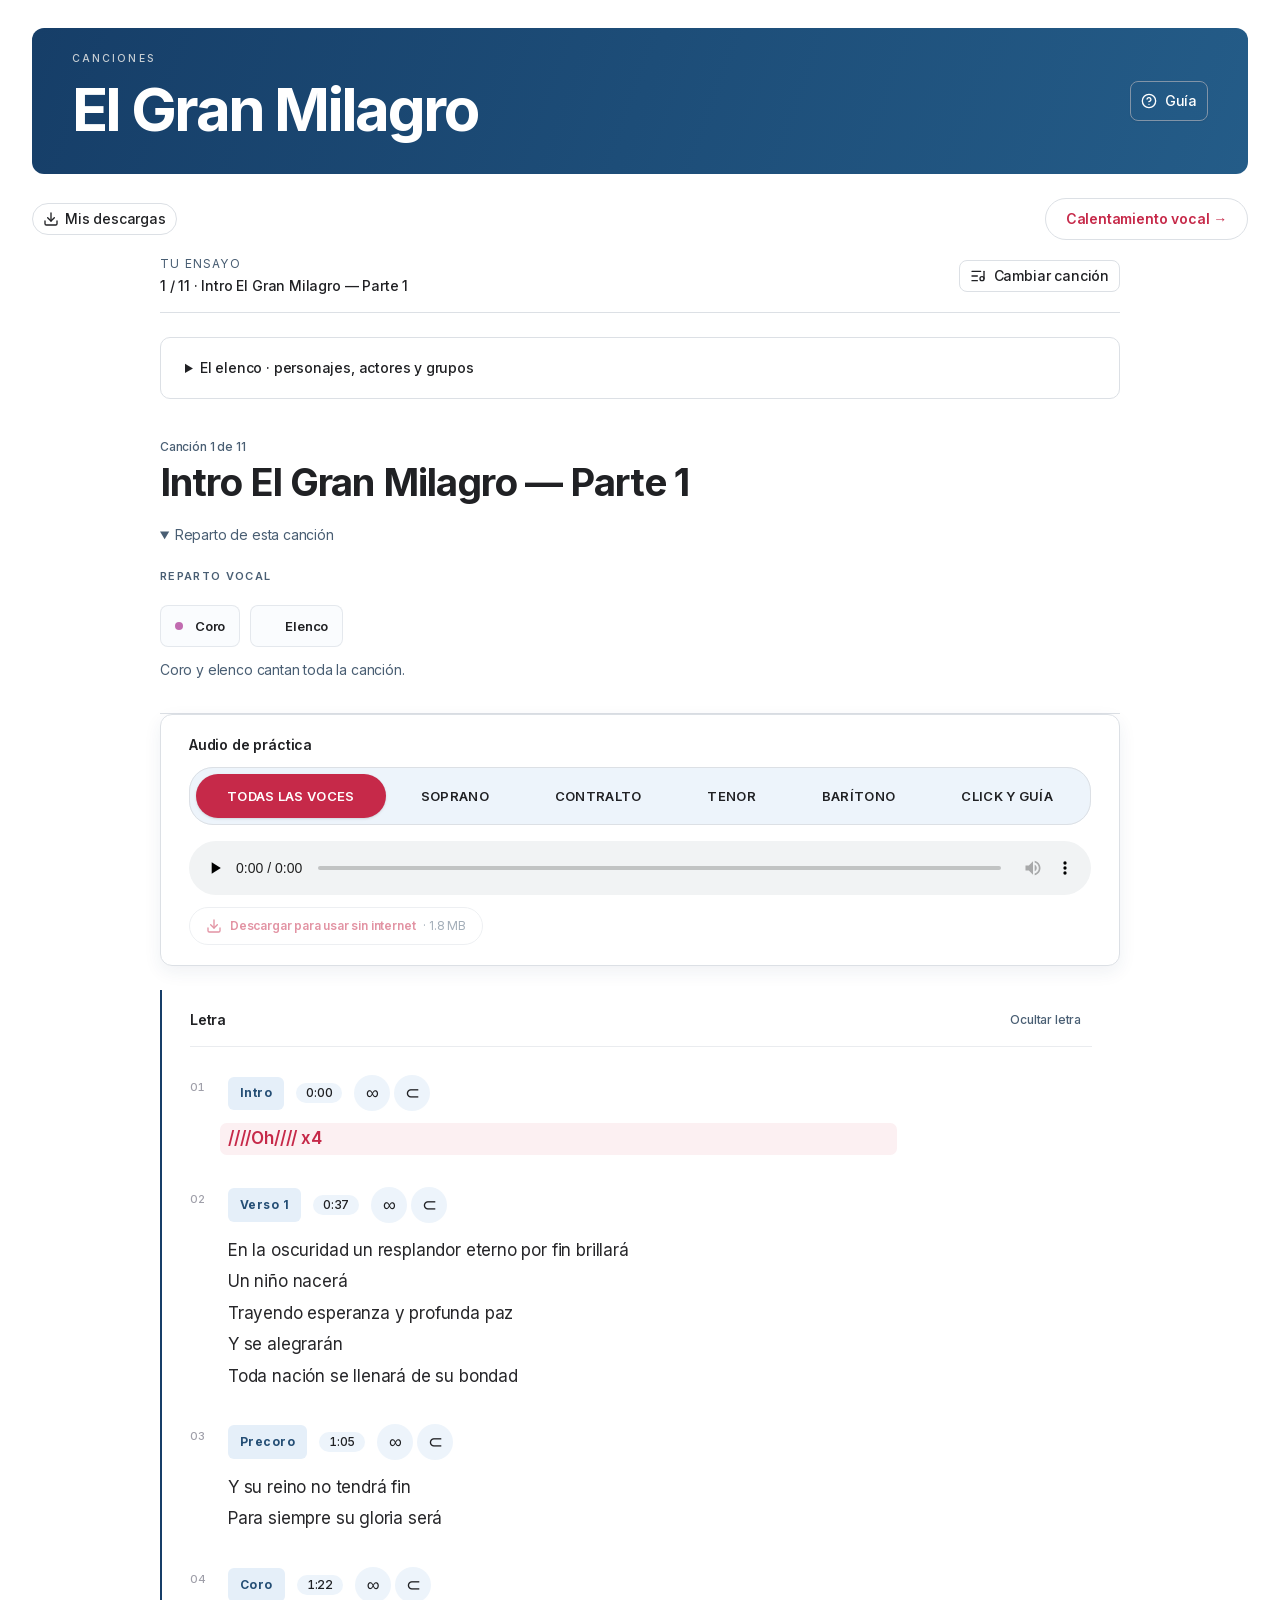
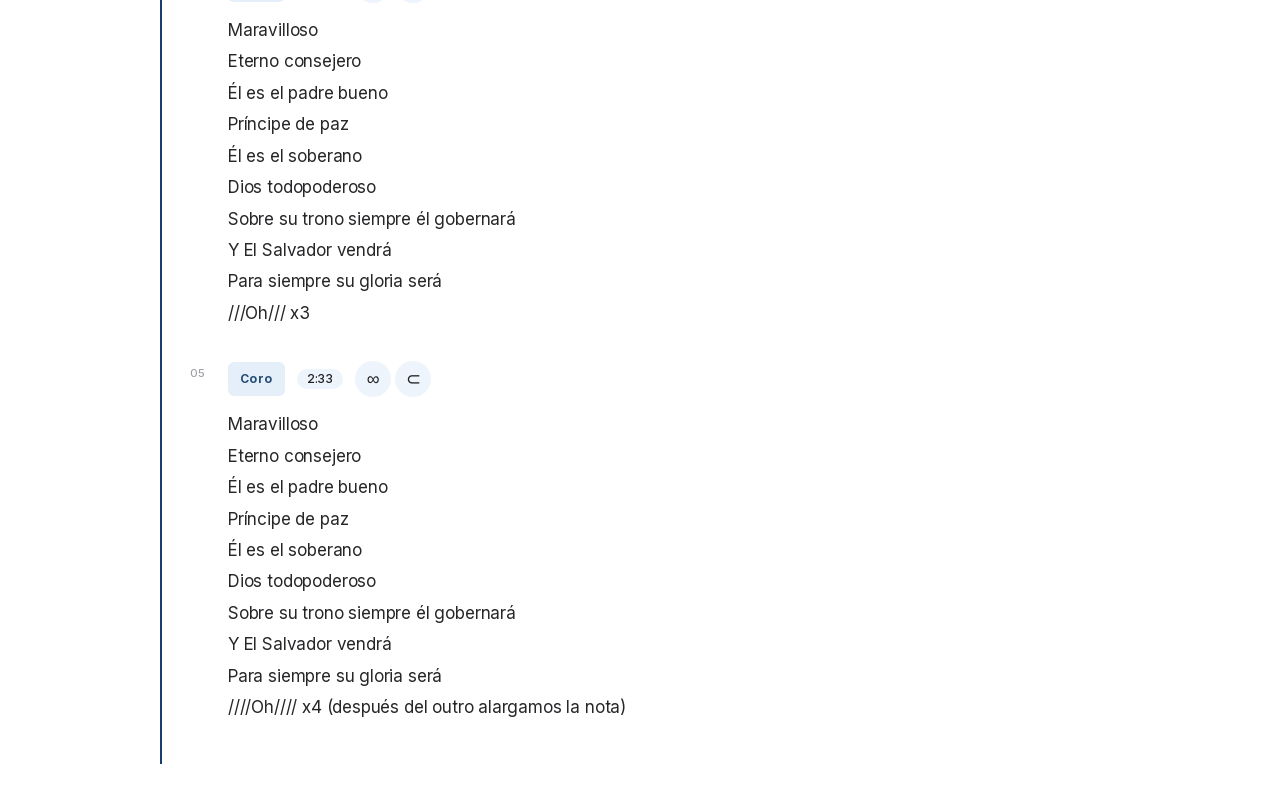
==== index.html @ 002f0a6a "Publish tenor track for first song" ====
<!DOCTYPE html><html lang="es"><head><meta charSet="utf-8"/><meta name="viewport" content="width=device-width, initial-scale=1, viewport-fit=cover, interactive-widget=resizes-content"/><link rel="stylesheet" href="/_next/static/css/index.CN2YZblp.css" data-rsc-css-href="/_next/static/css/index.CN2YZblp.css" data-precedence="vite-rsc/importer-resources"/><link rel="modulepreload" fetchPriority="low" href="/_next/static/chunks/index-ChMg17mx.js"/><script src="/_next/static/chunks/rolldown-runtime-C60lm6uB.js" type="module" async=""></script><script src="/_next/static/chunks/framework-D_rUT4EX.js" type="module" async=""></script><link rel="modulepreload" href="/_next/static/chunks/layout-segment-context-DRdm7h_T.js" crossorigin=""/><link rel="modulepreload" href="/_next/static/chunks/offline-library-BJbHAqDR.js" crossorigin=""/><link rel="modulepreload" href="/_next/static/chunks/cloudflare-analytics-2VRtlP9g.js" crossorigin=""/><link rel="modulepreload" href="/_next/static/chunks/songbook-CERsRHEm.js" crossorigin=""/><title>Canciones · El Gran Milagro</title><meta name="description" content="Aprende y practica las canciones de El Gran Milagro."/><meta name="application-name" content="Gran Milagro"/><link rel="icon" href="/icons/app-192.png"/><link rel="apple-touch-icon" href="/icons/app-180.png"/><link rel="manifest" href="/manifest.json"/><meta name="mobile-web-app-capable" content="yes"/><meta name="apple-mobile-web-app-title" content="Gran Milagro"/><meta name="apple-mobile-web-app-status-bar-style" content="default"/><meta name="theme-color" content="#163e68"/><script>Object.assign(((self[Symbol.for("vinext.navigationRuntime")]??={bootstrap:{routeManifest:null},functions:{}}).bootstrap.rsc??={rsc:[]}),{params:{},nav:{"pathname":"/","searchParams":[]}})</script><link rel="modulepreload" href="/_next/static/chunks/index-ChMg17mx.js" />
<link rel="preload" href="/_next/static/_vinext_fonts/inter-0c6ec1a12c79/inter-1ab1ad55.woff2" as="font" type="font/woff2" crossorigin />
<link rel="preload" href="/_next/static/_vinext_fonts/geist-mono-00e989178794/geist-mono-013b2f2f.woff2" as="font" type="font/woff2" crossorigin />
<style data-vinext-fonts>/* cyrillic-ext */
@font-face {
  font-family: 'Inter';
  font-style: normal;
  font-weight: 400;
  font-display: swap;
  src: url(/_next/static/_vinext_fonts/inter-0c6ec1a12c79/inter-7249155f.woff2) format('woff2');
  unicode-range: U+0460-052F, U+1C80-1C8A, U+20B4, U+2DE0-2DFF, U+A640-A69F, U+FE2E-FE2F;
}
/* cyrillic */
@font-face {
  font-family: 'Inter';
  font-style: normal;
  font-weight: 400;
  font-display: swap;
  src: url(/_next/static/_vinext_fonts/inter-0c6ec1a12c79/inter-e34c5f1b.woff2) format('woff2');
  unicode-range: U+0301, U+0400-045F, U+0490-0491, U+04B0-04B1, U+2116;
}
/* greek-ext */
@font-face {
  font-family: 'Inter';
  font-style: normal;
  font-weight: 400;
  font-display: swap;
  src: url(/_next/static/_vinext_fonts/inter-0c6ec1a12c79/inter-6e1a6b2b.woff2) format('woff2');
  unicode-range: U+1F00-1FFF;
}
/* greek */
@font-face {
  font-family: 'Inter';
  font-style: normal;
  font-weight: 400;
  font-display: swap;
  src: url(/_next/static/_vinext_fonts/inter-0c6ec1a12c79/inter-656bbed6.woff2) format('woff2');
  unicode-range: U+0370-0377, U+037A-037F, U+0384-038A, U+038C, U+038E-03A1, U+03A3-03FF;
}
/* vietnamese */
@font-face {
  font-family: 'Inter';
  font-style: normal;
  font-weight: 400;
  font-display: swap;
  src: url(/_next/static/_vinext_fonts/inter-0c6ec1a12c79/inter-fc83e075.woff2) format('woff2');
  unicode-range: U+0102-0103, U+0110-0111, U+0128-0129, U+0168-0169, U+01A0-01A1, U+01AF-01B0, U+0300-0301, U+0303-0304, U+0308-0309, U+0323, U+0329, U+1EA0-1EF9, U+20AB;
}
/* latin-ext */
@font-face {
  font-family: 'Inter';
  font-style: normal;
  font-weight: 400;
  font-display: swap;
  src: url(/_next/static/_vinext_fonts/inter-0c6ec1a12c79/inter-749a3084.woff2) format('woff2');
  unicode-range: U+0100-02BA, U+02BD-02C5, U+02C7-02CC, U+02CE-02D7, U+02DD-02FF, U+0304, U+0308, U+0329, U+1D00-1DBF, U+1E00-1E9F, U+1EF2-1EFF, U+2020, U+20A0-20AB, U+20AD-20C0, U+2113, U+2C60-2C7F, U+A720-A7FF;
}
/* latin */
@font-face {
  font-family: 'Inter';
  font-style: normal;
  font-weight: 400;
  font-display: swap;
  src: url(/_next/static/_vinext_fonts/inter-0c6ec1a12c79/inter-1ab1ad55.woff2) format('woff2');
  unicode-range: U+0000-00FF, U+0131, U+0152-0153, U+02BB-02BC, U+02C6, U+02DA, U+02DC, U+0304, U+0308, U+0329, U+2000-206F, U+20AC, U+2122, U+2191, U+2193, U+2212, U+2215, U+FEFF, U+FFFD;
}
/* cyrillic-ext */
@font-face {
  font-family: 'Inter';
  font-style: normal;
  font-weight: 500;
  font-display: swap;
  src: url(/_next/static/_vinext_fonts/inter-0c6ec1a12c79/inter-7249155f.woff2) format('woff2');
  unicode-range: U+0460-052F, U+1C80-1C8A, U+20B4, U+2DE0-2DFF, U+A640-A69F, U+FE2E-FE2F;
}
/* cyrillic */
@font-face {
  font-family: 'Inter';
  font-style: normal;
  font-weight: 500;
  font-display: swap;
  src: url(/_next/static/_vinext_fonts/inter-0c6ec1a12c79/inter-e34c5f1b.woff2) format('woff2');
  unicode-range: U+0301, U+0400-045F, U+0490-0491, U+04B0-04B1, U+2116;
}
/* greek-ext */
@font-face {
  font-family: 'Inter';
  font-style: normal;
  font-weight: 500;
  font-display: swap;
  src: url(/_next/static/_vinext_fonts/inter-0c6ec1a12c79/inter-6e1a6b2b.woff2) format('woff2');
  unicode-range: U+1F00-1FFF;
}
/* greek */
@font-face {
  font-family: 'Inter';
  font-style: normal;
  font-weight: 500;
  font-display: swap;
  src: url(/_next/static/_vinext_fonts/inter-0c6ec1a12c79/inter-656bbed6.woff2) format('woff2');
  unicode-range: U+0370-0377, U+037A-037F, U+0384-038A, U+038C, U+038E-03A1, U+03A3-03FF;
}
/* vietnamese */
@font-face {
  font-family: 'Inter';
  font-style: normal;
  font-weight: 500;
  font-display: swap;
  src: url(/_next/static/_vinext_fonts/inter-0c6ec1a12c79/inter-fc83e075.woff2) format('woff2');
  unicode-range: U+0102-0103, U+0110-0111, U+0128-0129, U+0168-0169, U+01A0-01A1, U+01AF-01B0, U+0300-0301, U+0303-0304, U+0308-0309, U+0323, U+0329, U+1EA0-1EF9, U+20AB;
}
/* latin-ext */
@font-face {
  font-family: 'Inter';
  font-style: normal;
  font-weight: 500;
  font-display: swap;
  src: url(/_next/static/_vinext_fonts/inter-0c6ec1a12c79/inter-749a3084.woff2) format('woff2');
  unicode-range: U+0100-02BA, U+02BD-02C5, U+02C7-02CC, U+02CE-02D7, U+02DD-02FF, U+0304, U+0308, U+0329, U+1D00-1DBF, U+1E00-1E9F, U+1EF2-1EFF, U+2020, U+20A0-20AB, U+20AD-20C0, U+2113, U+2C60-2C7F, U+A720-A7FF;
}
/* latin */
@font-face {
  font-family: 'Inter';
  font-style: normal;
  font-weight: 500;
  font-display: swap;
  src: url(/_next/static/_vinext_fonts/inter-0c6ec1a12c79/inter-1ab1ad55.woff2) format('woff2');
  unicode-range: U+0000-00FF, U+0131, U+0152-0153, U+02BB-02BC, U+02C6, U+02DA, U+02DC, U+0304, U+0308, U+0329, U+2000-206F, U+20AC, U+2122, U+2191, U+2193, U+2212, U+2215, U+FEFF, U+FFFD;
}
/* cyrillic-ext */
@font-face {
  font-family: 'Inter';
  font-style: normal;
  font-weight: 600;
  font-display: swap;
  src: url(/_next/static/_vinext_fonts/inter-0c6ec1a12c79/inter-7249155f.woff2) format('woff2');
  unicode-range: U+0460-052F, U+1C80-1C8A, U+20B4, U+2DE0-2DFF, U+A640-A69F, U+FE2E-FE2F;
}
/* cyrillic */
@font-face {
  font-family: 'Inter';
  font-style: normal;
  font-weight: 600;
  font-display: swap;
  src: url(/_next/static/_vinext_fonts/inter-0c6ec1a12c79/inter-e34c5f1b.woff2) format('woff2');
  unicode-range: U+0301, U+0400-045F, U+0490-0491, U+04B0-04B1, U+2116;
}
/* greek-ext */
@font-face {
  font-family: 'Inter';
  font-style: normal;
  font-weight: 600;
  font-display: swap;
  src: url(/_next/static/_vinext_fonts/inter-0c6ec1a12c79/inter-6e1a6b2b.woff2) format('woff2');
  unicode-range: U+1F00-1FFF;
}
/* greek */
@font-face {
  font-family: 'Inter';
  font-style: normal;
  font-weight: 600;
  font-display: swap;
  src: url(/_next/static/_vinext_fonts/inter-0c6ec1a12c79/inter-656bbed6.woff2) format('woff2');
  unicode-range: U+0370-0377, U+037A-037F, U+0384-038A, U+038C, U+038E-03A1, U+03A3-03FF;
}
/* vietnamese */
@font-face {
  font-family: 'Inter';
  font-style: normal;
  font-weight: 600;
  font-display: swap;
  src: url(/_next/static/_vinext_fonts/inter-0c6ec1a12c79/inter-fc83e075.woff2) format('woff2');
  unicode-range: U+0102-0103, U+0110-0111, U+0128-0129, U+0168-0169, U+01A0-01A1, U+01AF-01B0, U+0300-0301, U+0303-0304, U+0308-0309, U+0323, U+0329, U+1EA0-1EF9, U+20AB;
}
/* latin-ext */
@font-face {
  font-family: 'Inter';
  font-style: normal;
  font-weight: 600;
  font-display: swap;
  src: url(/_next/static/_vinext_fonts/inter-0c6ec1a12c79/inter-749a3084.woff2) format('woff2');
  unicode-range: U+0100-02BA, U+02BD-02C5, U+02C7-02CC, U+02CE-02D7, U+02DD-02FF, U+0304, U+0308, U+0329, U+1D00-1DBF, U+1E00-1E9F, U+1EF2-1EFF, U+2020, U+20A0-20AB, U+20AD-20C0, U+2113, U+2C60-2C7F, U+A720-A7FF;
}
/* latin */
@font-face {
  font-family: 'Inter';
  font-style: normal;
  font-weight: 600;
  font-display: swap;
  src: url(/_next/static/_vinext_fonts/inter-0c6ec1a12c79/inter-1ab1ad55.woff2) format('woff2');
  unicode-range: U+0000-00FF, U+0131, U+0152-0153, U+02BB-02BC, U+02C6, U+02DA, U+02DC, U+0304, U+0308, U+0329, U+2000-206F, U+20AC, U+2122, U+2191, U+2193, U+2212, U+2215, U+FEFF, U+FFFD;
}
/* cyrillic-ext */
@font-face {
  font-family: 'Inter';
  font-style: normal;
  font-weight: 700;
  font-display: swap;
  src: url(/_next/static/_vinext_fonts/inter-0c6ec1a12c79/inter-7249155f.woff2) format('woff2');
  unicode-range: U+0460-052F, U+1C80-1C8A, U+20B4, U+2DE0-2DFF, U+A640-A69F, U+FE2E-FE2F;
}
/* cyrillic */
@font-face {
  font-family: 'Inter';
  font-style: normal;
  font-weight: 700;
  font-display: swap;
  src: url(/_next/static/_vinext_fonts/inter-0c6ec1a12c79/inter-e34c5f1b.woff2) format('woff2');
  unicode-range: U+0301, U+0400-045F, U+0490-0491, U+04B0-04B1, U+2116;
}
/* greek-ext */
@font-face {
  font-family: 'Inter';
  font-style: normal;
  font-weight: 700;
  font-display: swap;
  src: url(/_next/static/_vinext_fonts/inter-0c6ec1a12c79/inter-6e1a6b2b.woff2) format('woff2');
  unicode-range: U+1F00-1FFF;
}
/* greek */
@font-face {
  font-family: 'Inter';
  font-style: normal;
  font-weight: 700;
  font-display: swap;
  src: url(/_next/static/_vinext_fonts/inter-0c6ec1a12c79/inter-656bbed6.woff2) format('woff2');
  unicode-range: U+0370-0377, U+037A-037F, U+0384-038A, U+038C, U+038E-03A1, U+03A3-03FF;
}
/* vietnamese */
@font-face {
  font-family: 'Inter';
  font-style: normal;
  font-weight: 700;
  font-display: swap;
  src: url(/_next/static/_vinext_fonts/inter-0c6ec1a12c79/inter-fc83e075.woff2) format('woff2');
  unicode-range: U+0102-0103, U+0110-0111, U+0128-0129, U+0168-0169, U+01A0-01A1, U+01AF-01B0, U+0300-0301, U+0303-0304, U+0308-0309, U+0323, U+0329, U+1EA0-1EF9, U+20AB;
}
/* latin-ext */
@font-face {
  font-family: 'Inter';
  font-style: normal;
  font-weight: 700;
  font-display: swap;
  src: url(/_next/static/_vinext_fonts/inter-0c6ec1a12c79/inter-749a3084.woff2) format('woff2');
  unicode-range: U+0100-02BA, U+02BD-02C5, U+02C7-02CC, U+02CE-02D7, U+02DD-02FF, U+0304, U+0308, U+0329, U+1D00-1DBF, U+1E00-1E9F, U+1EF2-1EFF, U+2020, U+20A0-20AB, U+20AD-20C0, U+2113, U+2C60-2C7F, U+A720-A7FF;
}
/* latin */
@font-face {
  font-family: 'Inter';
  font-style: normal;
  font-weight: 700;
  font-display: swap;
  src: url(/_next/static/_vinext_fonts/inter-0c6ec1a12c79/inter-1ab1ad55.woff2) format('woff2');
  unicode-range: U+0000-00FF, U+0131, U+0152-0153, U+02BB-02BC, U+02C6, U+02DA, U+02DC, U+0304, U+0308, U+0329, U+2000-206F, U+20AC, U+2122, U+2191, U+2193, U+2212, U+2215, U+FEFF, U+FFFD;
}

@font-face {
  font-family: 'Inter Fallback';
  src: local("Arial");
  ascent-override: 90.44%;
  descent-override: 22.52%;
  line-gap-override: 0.00%;
  size-adjust: 107.12%;
}

.__font_inter_1o594yd { font-family: 'Inter', 'Inter Fallback'; font-style: normal; }

.__variable_inter_1o594yd { --font-inter: 'Inter', 'Inter Fallback'; }

/* cyrillic-ext */
@font-face {
  font-family: 'Geist Mono';
  font-style: normal;
  font-weight: 100 900;
  font-display: swap;
  src: url(/_next/static/_vinext_fonts/geist-mono-00e989178794/geist-mono-f6b33328.woff2) format('woff2');
  unicode-range: U+0460-052F, U+1C80-1C8A, U+20B4, U+2DE0-2DFF, U+A640-A69F, U+FE2E-FE2F;
}
/* cyrillic */
@font-face {
  font-family: 'Geist Mono';
  font-style: normal;
  font-weight: 100 900;
  font-display: swap;
  src: url(/_next/static/_vinext_fonts/geist-mono-00e989178794/geist-mono-44e03052.woff2) format('woff2');
  unicode-range: U+0301, U+0400-045F, U+0490-0491, U+04B0-04B1, U+2116;
}
/* symbols2 */
@font-face {
  font-family: 'Geist Mono';
  font-style: normal;
  font-weight: 100 900;
  font-display: swap;
  src: url(/_next/static/_vinext_fonts/geist-mono-00e989178794/geist-mono-0638449e.woff2) format('woff2');
  unicode-range: U+2000-2001, U+2004-2008, U+200A, U+23B8-23BD, U+2500-259F;
}
/* vietnamese */
@font-face {
  font-family: 'Geist Mono';
  font-style: normal;
  font-weight: 100 900;
  font-display: swap;
  src: url(/_next/static/_vinext_fonts/geist-mono-00e989178794/geist-mono-971fb274.woff2) format('woff2');
  unicode-range: U+0102-0103, U+0110-0111, U+0128-0129, U+0168-0169, U+01A0-01A1, U+01AF-01B0, U+0300-0301, U+0303-0304, U+0308-0309, U+0323, U+0329, U+1EA0-1EF9, U+20AB;
}
/* latin-ext */
@font-face {
  font-family: 'Geist Mono';
  font-style: normal;
  font-weight: 100 900;
  font-display: swap;
  src: url(/_next/static/_vinext_fonts/geist-mono-00e989178794/geist-mono-44745446.woff2) format('woff2');
  unicode-range: U+0100-02BA, U+02BD-02C5, U+02C7-02CC, U+02CE-02D7, U+02DD-02FF, U+0304, U+0308, U+0329, U+1D00-1DBF, U+1E00-1E9F, U+1EF2-1EFF, U+2020, U+20A0-20AB, U+20AD-20C0, U+2113, U+2C60-2C7F, U+A720-A7FF;
}
/* latin */
@font-face {
  font-family: 'Geist Mono';
  font-style: normal;
  font-weight: 100 900;
  font-display: swap;
  src: url(/_next/static/_vinext_fonts/geist-mono-00e989178794/geist-mono-013b2f2f.woff2) format('woff2');
  unicode-range: U+0000-00FF, U+0131, U+0152-0153, U+02BB-02BC, U+02C6, U+02DA, U+02DC, U+0304, U+0308, U+0329, U+2000-206F, U+20AC, U+2122, U+2191, U+2193, U+2212, U+2215, U+FEFF, U+FFFD;
}

@font-face {
  font-family: 'Geist Mono Fallback';
  src: local("Arial");
  ascent-override: 74.67%;
  descent-override: 21.92%;
  line-gap-override: 0.00%;
  size-adjust: 134.59%;
}

.__font_geist_mono_1001rt9 { font-family: 'Geist Mono', 'Geist Mono Fallback'; font-style: normal; }

.__variable_geist_mono_1001rt9 { --font-geist-mono: 'Geist Mono', 'Geist Mono Fallback'; }
</style>
</head><body class="__variable_inter_1o594yd __variable_geist_mono_1001rt9"><main class="min-h-dvh bg-background px-4 py-5 text-foreground sm:px-6 lg:px-8 lg:py-7"><div class="mx-auto max-w-[1320px]"><header class="stage-header mb-5 flex items-center justify-between gap-4 lg:mb-6"><div><p class="mb-1 text-xs font-medium tracking-[0.02em] text-muted-foreground">Canciones</p><h1 class="text-2xl font-bold tracking-[-0.03em] sm:text-[28px]">El Gran Milagro</h1></div><button type="button" tabindex="0" data-slot="dialog-trigger" data-base-ui-click-trigger="" id="base-ui-_R_7oli_" aria-haspopup="dialog" aria-expanded="false" class="group/button inline-flex shrink-0 items-center justify-center rounded-lg border bg-clip-padding text-sm font-medium whitespace-nowrap transition-all outline-none select-none focus-visible:border-ring focus-visible:ring-3 focus-visible:ring-ring/50 active:not-aria-[haspopup]:translate-y-px disabled:pointer-events-none disabled:opacity-50 aria-invalid:border-destructive aria-invalid:ring-3 aria-invalid:ring-destructive/20 dark:aria-invalid:border-destructive/50 dark:aria-invalid:ring-destructive/40 [&amp;_svg]:pointer-events-none [&amp;_svg]:shrink-0 [&amp;_svg:not([class*=&#x27;size-&#x27;])]:size-4 border-border hover:bg-muted hover:text-foreground aria-expanded:bg-muted aria-expanded:text-foreground dark:border-input dark:bg-input/30 dark:hover:bg-input/50 px-2.5 has-data-[icon=inline-end]:pr-2 has-data-[icon=inline-start]:pl-2 h-10 gap-2 bg-card shadow-xs"><svg xmlns="http://www.w3.org/2000/svg" width="24" height="24" viewBox="0 0 24 24" fill="none" stroke="currentColor" stroke-width="2" stroke-linecap="round" stroke-linejoin="round" class="lucide lucide-circle-question-mark" aria-hidden="true"><circle cx="12" cy="12" r="10"></circle><path d="M9.09 9a3 3 0 0 1 5.83 1c0 2-3 3-3 3"></path><path d="M12 17h.01"></path></svg><span class="hidden sm:inline">Guía</span></button></header><div class="mt-5 flex flex-wrap items-center justify-between gap-3"><div class="flex flex-wrap items-center gap-3"><button type="button" tabindex="0" data-slot="dialog-trigger" data-base-ui-click-trigger="" id="base-ui-_R_ul5i_" aria-haspopup="dialog" aria-expanded="false" class="group/button inline-flex shrink-0 items-center justify-center border bg-clip-padding text-sm font-medium whitespace-nowrap transition-all outline-none select-none focus-visible:border-ring focus-visible:ring-3 focus-visible:ring-ring/50 active:not-aria-[haspopup]:translate-y-px disabled:pointer-events-none disabled:opacity-50 aria-invalid:border-destructive aria-invalid:ring-3 aria-invalid:ring-destructive/20 dark:aria-invalid:border-destructive/50 dark:aria-invalid:ring-destructive/40 [&amp;_svg]:pointer-events-none [&amp;_svg]:shrink-0 [&amp;_svg:not([class*=&#x27;size-&#x27;])]:size-4 border-border bg-background hover:bg-muted hover:text-foreground aria-expanded:bg-muted aria-expanded:text-foreground dark:border-input dark:bg-input/30 dark:hover:bg-input/50 h-8 gap-1.5 px-2.5 has-data-[icon=inline-end]:pr-2 has-data-[icon=inline-start]:pl-2 rounded-full"><svg xmlns="http://www.w3.org/2000/svg" width="24" height="24" viewBox="0 0 24 24" fill="none" stroke="currentColor" stroke-width="2" stroke-linecap="round" stroke-linejoin="round" class="lucide lucide-download size-4" aria-hidden="true"><path d="M12 15V3"></path><path d="M21 15v4a2 2 0 0 1-2 2H5a2 2 0 0 1-2-2v-4"></path><path d="m7 10 5 5 5-5"></path></svg>Mis descargas</button></div><a href="/calentamiento" class="rounded-full border bg-card px-5 py-2.5 text-sm font-semibold text-primary transition-colors hover:bg-secondary">Calentamiento vocal →</a></div><nav class="song-navigation" aria-label="Navegación de canciones"><div class="min-w-0"><p class="text-xs uppercase tracking-widest text-muted-foreground">Tu ensayo</p><p class="mt-1 truncate text-sm font-medium">1<!-- --> / <!-- -->11<!-- --> · <!-- -->Intro El Gran Milagro — Parte 1</p></div><button type="button" tabindex="0" data-slot="dialog-trigger" data-base-ui-click-trigger="" id="base-ui-_R_7pli_" aria-haspopup="dialog" aria-expanded="false" class="group/button inline-flex items-center justify-center rounded-lg border bg-clip-padding text-sm font-medium whitespace-nowrap transition-all outline-none select-none focus-visible:border-ring focus-visible:ring-3 focus-visible:ring-ring/50 active:not-aria-[haspopup]:translate-y-px disabled:pointer-events-none disabled:opacity-50 aria-invalid:border-destructive aria-invalid:ring-3 aria-invalid:ring-destructive/20 dark:aria-invalid:border-destructive/50 dark:aria-invalid:ring-destructive/40 [&amp;_svg]:pointer-events-none [&amp;_svg]:shrink-0 [&amp;_svg:not([class*=&#x27;size-&#x27;])]:size-4 border-border bg-background hover:bg-muted hover:text-foreground aria-expanded:bg-muted aria-expanded:text-foreground dark:border-input dark:bg-input/30 dark:hover:bg-input/50 h-8 px-2.5 has-data-[icon=inline-end]:pr-2 has-data-[icon=inline-start]:pl-2 shrink-0 gap-2"><svg xmlns="http://www.w3.org/2000/svg" width="24" height="24" viewBox="0 0 24 24" fill="none" stroke="currentColor" stroke-width="2" stroke-linecap="round" stroke-linejoin="round" class="lucide lucide-list-music size-4" aria-hidden="true"><path d="M16 5H3"></path><path d="M11 12H3"></path><path d="M11 19H3"></path><path d="M21 16V5"></path><circle cx="18" cy="16" r="3"></circle></svg>Cambiar canción</button></nav><div class="mx-auto max-w-[960px]"><details class="mb-4 rounded-xl border bg-card px-5 py-5 text-sm sm:px-6"><summary class="cursor-pointer font-medium">El elenco · personajes, actores y grupos</summary><dl class="mt-5 grid gap-4 sm:grid-cols-2"><div class="flex gap-3"><span aria-hidden="true" class="mt-1.5 size-2 shrink-0 rounded-full" style="background-color:#D99B16"></span><div><dt class="font-semibold">María adulta</dt><dd class="text-muted-foreground"></dd></div></div><div class="flex gap-3"><span aria-hidden="true" class="mt-1.5 size-2 shrink-0 rounded-full" style="background-color:#249AC5"></span><div><dt class="font-semibold">José adulto</dt><dd class="text-muted-foreground"></dd></div></div><div class="flex gap-3"><span aria-hidden="true" class="mt-1.5 size-2 shrink-0 rounded-full" style="background-color:#8855B9"></span><div><dt class="font-semibold">Malabarista</dt><dd class="text-muted-foreground"></dd></div></div><div class="flex gap-3"><span aria-hidden="true" class="mt-1.5 size-2 shrink-0 rounded-full" style="background-color:#689E38"></span><div><dt class="font-semibold">Equilibrista</dt><dd class="text-muted-foreground"></dd></div></div><div class="flex gap-3"><span aria-hidden="true" class="mt-1.5 size-2 shrink-0 rounded-full" style="background-color:#E7824C"></span><div><dt class="font-semibold">María niña</dt><dd class="text-muted-foreground"></dd></div></div><div class="flex gap-3"><span aria-hidden="true" class="mt-1.5 size-2 shrink-0 rounded-full" style="background-color:#14A881"></span><div><dt class="font-semibold">José niño</dt><dd class="text-muted-foreground"></dd></div></div><div class="flex gap-3"><span aria-hidden="true" class="mt-1.5 size-2 shrink-0 rounded-full" style="background-color:#C84848"></span><div><dt class="font-semibold">Showman</dt><dd class="text-muted-foreground"></dd></div></div><div class="flex gap-3"><span aria-hidden="true" class="mt-1.5 size-2 shrink-0 rounded-full" style="background-color:#A83848"></span><div><dt class="font-semibold">Bufón</dt><dd class="text-muted-foreground"></dd></div></div><div class="flex gap-3"><span aria-hidden="true" class="mt-1.5 size-2 shrink-0 rounded-full" style="background-color:#39A4A5"></span><div><dt class="font-semibold">Amiga de María</dt><dd class="text-muted-foreground"></dd></div></div><div class="flex gap-3"><span aria-hidden="true" class="mt-1.5 size-2 shrink-0 rounded-full" style="background-color:#64889A"></span><div><dt class="font-semibold">Hombres</dt><dd class="text-muted-foreground"></dd></div></div><div class="flex gap-3"><span aria-hidden="true" class="mt-1.5 size-2 shrink-0 rounded-full" style="background-color:#986BB0"></span><div><dt class="font-semibold">Mujeres</dt><dd class="text-muted-foreground"></dd></div></div><div class="flex gap-3"><span aria-hidden="true" class="mt-1.5 size-2 shrink-0 rounded-full" style="background-color:#C16BB0"></span><div><dt class="font-semibold">Coro</dt><dd class="text-muted-foreground"></dd></div></div><div class="flex gap-3"><span aria-hidden="true" class="mt-1.5 size-2 shrink-0 rounded-full" style="background-color:#B9589F"></span><div><dt class="font-semibold">Coro 1</dt><dd class="text-muted-foreground"></dd></div></div><div class="flex gap-3"><span aria-hidden="true" class="mt-1.5 size-2 shrink-0 rounded-full" style="background-color:#9362B4"></span><div><dt class="font-semibold">Coro 2</dt><dd class="text-muted-foreground"></dd></div></div><div class="flex gap-3"><span aria-hidden="true" class="mt-1.5 size-2 shrink-0 rounded-full" style="background-color:#8B7295"></span><div><dt class="font-semibold">Todos</dt><dd class="text-muted-foreground"></dd></div></div></dl></details><section class="song-sheet overflow-hidden rounded-xl border bg-card shadow-xs"><div class="border-b px-5 py-5 sm:px-6"><div class="flex flex-wrap items-start justify-between gap-4"><div><p class="text-xs font-medium text-muted-foreground">Canción <!-- -->1<!-- --> de <!-- -->11</p><h2 class="mt-1 text-xl font-bold tracking-[-0.025em] sm:text-2xl">Intro El Gran Milagro — Parte 1</h2><details open="" class="mt-5 text-sm"><summary class="cursor-pointer text-muted-foreground">Reparto de esta canción</summary><div class="mt-6 space-y-5"><p class="text-[11px] font-semibold uppercase tracking-[0.12em] text-muted-foreground">Reparto vocal</p><div><ul class="flex flex-wrap gap-2.5" aria-label="Reparto vocal"><li class="flex items-center gap-3 rounded-lg border border-border/70 bg-muted/30 px-3.5 py-2.5"><span aria-hidden="true" class="size-2 shrink-0 rounded-full" style="background-color:#C16BB0"></span><span class="min-w-0"><span class="block text-[13px] font-semibold leading-5 text-foreground">Coro</span></span></li><li class="flex items-center gap-3 rounded-lg border border-border/70 bg-muted/30 px-3.5 py-2.5"><span aria-hidden="true" class="size-2 shrink-0 rounded-full"></span><span class="min-w-0"><span class="block text-[13px] font-semibold leading-5 text-foreground">Elenco</span></span></li></ul><p class="mt-3 text-sm leading-relaxed text-muted-foreground">Coro y elenco cantan toda la canción.</p></div></div></details></div></div></div><section class="border-b bg-muted/20 px-5 py-5 sm:px-7" aria-label="Audios de la canción"><div class="mb-4 space-y-3"><h3 class="text-sm font-semibold">Audio de práctica</h3><fieldset aria-label="Seleccionar voz" class="voice-selector flex min-w-0 flex-wrap gap-1 rounded-3xl border border-border bg-muted p-1.5"><button type="button" aria-pressed="true" class="min-h-11 flex-auto rounded-full px-4 py-2.5 text-xs font-semibold uppercase tracking-wide transition-colors focus-visible:outline-none focus-visible:ring-2 focus-visible:ring-primary focus-visible:ring-offset-2 sm:text-[13px] bg-primary text-white shadow-sm">Todas las voces</button><button type="button" aria-pressed="false" class="min-h-11 flex-auto rounded-full px-4 py-2.5 text-xs font-semibold uppercase tracking-wide transition-colors focus-visible:outline-none focus-visible:ring-2 focus-visible:ring-primary focus-visible:ring-offset-2 sm:text-[13px] text-foreground hover:bg-secondary">Soprano</button><button type="button" aria-pressed="false" class="min-h-11 flex-auto rounded-full px-4 py-2.5 text-xs font-semibold uppercase tracking-wide transition-colors focus-visible:outline-none focus-visible:ring-2 focus-visible:ring-primary focus-visible:ring-offset-2 sm:text-[13px] text-foreground hover:bg-secondary">Contralto</button><button type="button" aria-pressed="false" class="min-h-11 flex-auto rounded-full px-4 py-2.5 text-xs font-semibold uppercase tracking-wide transition-colors focus-visible:outline-none focus-visible:ring-2 focus-visible:ring-primary focus-visible:ring-offset-2 sm:text-[13px] text-foreground hover:bg-secondary">Tenor</button><button type="button" aria-pressed="false" class="min-h-11 flex-auto rounded-full px-4 py-2.5 text-xs font-semibold uppercase tracking-wide transition-colors focus-visible:outline-none focus-visible:ring-2 focus-visible:ring-primary focus-visible:ring-offset-2 sm:text-[13px] text-foreground hover:bg-secondary">Barítono</button><button type="button" aria-pressed="false" class="min-h-11 flex-auto rounded-full px-4 py-2.5 text-xs font-semibold uppercase tracking-wide transition-colors focus-visible:outline-none focus-visible:ring-2 focus-visible:ring-primary focus-visible:ring-offset-2 sm:text-[13px] text-foreground hover:bg-secondary">Click y Guía</button></fieldset></div><audio controls="" preload="none" src="/audio/song-01/todas-las-voces.m4a" class="w-full" aria-label="Audio: Todas las voces" aria-describedby="lyrics-heading"></audio><div class="mt-3 space-y-2 text-xs"><button type="button" disabled="" class="inline-flex items-center gap-2 rounded-full border bg-card px-4 py-2.5 font-semibold text-primary disabled:opacity-50"><svg xmlns="http://www.w3.org/2000/svg" width="24" height="24" viewBox="0 0 24 24" fill="none" stroke="currentColor" stroke-width="2" stroke-linecap="round" stroke-linejoin="round" class="lucide lucide-download size-4" aria-hidden="true"><path d="M12 15V3"></path><path d="M21 15v4a2 2 0 0 1-2 2H5a2 2 0 0 1-2-2v-4"></path><path d="m7 10 5 5 5-5"></path></svg>Descargar para usar sin internet <span class="font-normal text-muted-foreground">· <!-- -->1.8 MB</span></button></div></section><section class="px-5 pb-8 pt-4 sm:px-7 sm:pb-10" aria-labelledby="lyrics-heading"><div class="mb-7 flex items-center justify-between gap-3 border-b border-border/60 pb-3"><h3 id="lyrics-heading" class="text-sm font-semibold">Letra</h3><button type="button" tabindex="0" data-slot="button" class="group/button inline-flex shrink-0 items-center justify-center border border-transparent bg-clip-padding font-medium whitespace-nowrap transition-all outline-none select-none focus-visible:border-ring focus-visible:ring-3 focus-visible:ring-ring/50 active:not-aria-[haspopup]:translate-y-px disabled:pointer-events-none disabled:opacity-50 aria-invalid:border-destructive aria-invalid:ring-3 aria-invalid:ring-destructive/20 dark:aria-invalid:border-destructive/50 dark:aria-invalid:ring-destructive/40 [&amp;_svg]:pointer-events-none [&amp;_svg]:shrink-0 hover:bg-muted hover:text-foreground aria-expanded:bg-muted aria-expanded:text-foreground dark:hover:bg-muted/50 h-7 gap-1 rounded-[min(var(--radius-md),12px)] px-2.5 in-data-[slot=button-group]:rounded-lg has-data-[icon=inline-end]:pr-1.5 has-data-[icon=inline-start]:pl-1.5 [&amp;_svg:not([class*=&#x27;size-&#x27;])]:size-3.5 text-xs text-muted-foreground">Ocultar letra</button></div><div><div class="max-w-[65ch] text-left text-[16px] leading-[1.85] text-zinc-800 sm:text-[17px]"><section class="mb-8 last:mb-0"><div class="grid grid-cols-[22px_minmax(0,1fr)] gap-x-3 sm:gap-x-4"><span aria-hidden="true" class="pt-0.5 text-[11px] font-medium tabular-nums text-zinc-400">01</span><div><div class="mb-3 flex flex-wrap items-center gap-x-3 gap-y-1"><h5 class="text-xs font-semibold leading-6 tracking-wide text-muted-foreground"><span>Intro </span></h5></div><p class="break-words"><span>////Oh//// x4 </span></p></div></div></section><section class="mb-8 last:mb-0"><div class="grid grid-cols-[22px_minmax(0,1fr)] gap-x-3 sm:gap-x-4"><span aria-hidden="true" class="pt-0.5 text-[11px] font-medium tabular-nums text-zinc-400">02</span><div><div class="mb-3 flex flex-wrap items-center gap-x-3 gap-y-1"><h5 class="text-xs font-semibold leading-6 tracking-wide text-muted-foreground"><span>Verso 1</span></h5></div><p class="break-words"><span>En la oscuridad un resplandor eterno por fin brillará  </span></p><p class="break-words"><span>Un niño nacerá  </span></p><p class="break-words"><span>Trayendo esperanza y profunda paz  </span></p><p class="break-words"><span>Y se alegrarán  </span></p><p class="break-words"><span>Toda nación se llenará de su bondad  </span></p></div></div></section><section class="mb-8 last:mb-0"><div class="grid grid-cols-[22px_minmax(0,1fr)] gap-x-3 sm:gap-x-4"><span aria-hidden="true" class="pt-0.5 text-[11px] font-medium tabular-nums text-zinc-400">03</span><div><div class="mb-3 flex flex-wrap items-center gap-x-3 gap-y-1"><h5 class="text-xs font-semibold leading-6 tracking-wide text-muted-foreground"><span>Precoro</span><span>  </span></h5></div><p class="break-words"><span>Y su reino no tendrá fin  </span></p><p class="break-words"><span>Para siempre su gloria será  </span></p></div></div></section><section class="mb-8 last:mb-0"><div class="grid grid-cols-[22px_minmax(0,1fr)] gap-x-3 sm:gap-x-4"><span aria-hidden="true" class="pt-0.5 text-[11px] font-medium tabular-nums text-zinc-400">04</span><div><div class="mb-3 flex flex-wrap items-center gap-x-3 gap-y-1"><h5 class="text-xs font-semibold leading-6 tracking-wide text-muted-foreground"><span>Coro </span></h5></div><p class="break-words"><span>Maravilloso </span></p><p class="break-words"><span>Eterno consejero  </span></p><p class="break-words"><span>Él es el padre bueno  </span></p><p class="break-words"><span>Príncipe de paz  </span></p><p class="break-words"><span>Él es el soberano </span></p><p class="break-words"><span>Dios todopoderoso  </span></p><p class="break-words"><span>Sobre su trono siempre él gobernará  </span></p><p class="break-words"><span>Y El Salvador vendrá  </span></p><p class="break-words"><span>Para siempre su gloria será  </span></p><p class="break-words"><span>///Oh/// x3 </span></p></div></div></section><section class="mb-8 last:mb-0"><div class="grid grid-cols-[22px_minmax(0,1fr)] gap-x-3 sm:gap-x-4"><span aria-hidden="true" class="pt-0.5 text-[11px] font-medium tabular-nums text-zinc-400">05</span><div><div class="mb-3 flex flex-wrap items-center gap-x-3 gap-y-1"><h5 class="text-xs font-semibold leading-6 tracking-wide text-muted-foreground"><span>Coro </span></h5></div><p class="break-words"><span>Maravilloso </span></p><p class="break-words"><span>Eterno consejero  </span></p><p class="break-words"><span>Él es el padre bueno  </span></p><p class="break-words"><span>Príncipe de paz  </span></p><p class="break-words"><span>Él es el soberano  </span></p><p class="break-words"><span>Dios todopoderoso  </span></p><p class="break-words"><span>Sobre su trono siempre él gobernará  </span></p><p class="break-words"><span>Y El Salvador vendrá  </span></p><p class="break-words"><span>Para siempre su gloria será  </span></p><p class="break-words"><span>////Oh//// x4 (después del outro alargamos la nota) </span></p></div></div></section></div></div></section></section></div></div></main><script type="module" src="/_next/static/chunks/index-ChMg17mx.js" id="_R_" async=""></script><script>((self[Symbol.for("vinext.navigationRuntime")]??={bootstrap:{routeManifest:null},functions:{}}).bootstrap.rsc??={rsc:[]}).rsc.push("0:{\"page:/\":\"$L1\",\"layout:/\":\"$L2\",\"route:/\":\"$L3\",\"__route\":\"route:/\",\"__interceptionContext\":null,\"__layoutIds\":[\"layout:/\"],\"__rootLayout\":\"/\",\"__bfcacheSegmentIdentities\":{\"layout:/\":\"[\\\"layout\\\",\\\"layout:/\\\",\\\"root-boundary:/\\\",\\\"\\\"]\",\"page:/\":\"[\\\"page\\\",\\\"page:/\\\",\\\"root-boundary:/\\\",\\\"\\\"]\"},\"__srcPage\":[\"page\"],\"__layoutFlags\":{\"layout:/\":\"s\"},\"__artifactCompatibility\":{\"schemaVersion\":1,\"graphVersion\":\"app-route-graph:1177fd80f83fa7b0\",\"deploymentVersion\":\"eb177650-124a-436a-9ba3-970be76591e2\",\"appElementsSchemaVersion\":1,\"rscPayloadSchemaVersion\":1,\"rootBoundaryId\":\"/\",\"renderEpoch\":null}}\n")</script><script>((self[Symbol.for("vinext.navigationRuntime")]??={bootstrap:{routeManifest:null},functions:{}}).bootstrap.rsc??={rsc:[]}).rsc.push("4:I[\"e89d6a3ac301\",[],\"OfflineProvider\",1]\n")</script><script>((self[Symbol.for("vinext.navigationRuntime")]??={bootstrap:{routeManifest:null},functions:{}}).bootstrap.rsc??={rsc:[]}).rsc.push("5:I[\"8c0f216c4604\",[],\"Children\",1]\n")</script><script>((self[Symbol.for("vinext.navigationRuntime")]??={bootstrap:{routeManifest:null},functions:{}}).bootstrap.rsc??={rsc:[]}).rsc.push("6:I[\"70b75667c4b0\",[],\"CloudflareAnalytics\",1]\n")</script><script>((self[Symbol.for("vinext.navigationRuntime")]??={bootstrap:{routeManifest:null},functions:{}}).bootstrap.rsc??={rsc:[]}).rsc.push("7:I[\"593f344dc510\",[],\"GlobalErrorBoundary\",1]\n")</script><script>((self[Symbol.for("vinext.navigationRuntime")]??={bootstrap:{routeManifest:null},functions:{}}).bootstrap.rsc??={rsc:[]}).rsc.push("8:I[\"0b874ad30386\",[],\"default\",1]\n")</script><script>((self[Symbol.for("vinext.navigationRuntime")]??={bootstrap:{routeManifest:null},functions:{}}).bootstrap.rsc??={rsc:[]}).rsc.push("9:I[\"593f344dc510\",[],\"ErrorBoundary\",1]\n")</script><script>((self[Symbol.for("vinext.navigationRuntime")]??={bootstrap:{routeManifest:null},functions:{}}).bootstrap.rsc??={rsc:[]}).rsc.push("a:I[\"15c18cfaeeff\",[],\"LayoutSegmentProvider\",1]\n")</script><script>((self[Symbol.for("vinext.navigationRuntime")]??={bootstrap:{routeManifest:null},functions:{}}).bootstrap.rsc??={rsc:[]}).rsc.push("b:I[\"8c0f216c4604\",[],\"Slot\",1]\n")</script><script>((self[Symbol.for("vinext.navigationRuntime")]??={bootstrap:{routeManifest:null},functions:{}}).bootstrap.rsc??={rsc:[]}).rsc.push("c:I[\"593f344dc510\",[],\"NotFoundBoundary\",1]\n")</script><script>((self[Symbol.for("vinext.navigationRuntime")]??={bootstrap:{routeManifest:null},functions:{}}).bootstrap.rsc??={rsc:[]}).rsc.push("d:I[\"9276801271d6\",[],\"AppRouterScrollTarget\",1]\n")</script><script>((self[Symbol.for("vinext.navigationRuntime")]??={bootstrap:{routeManifest:null},functions:{}}).bootstrap.rsc??={rsc:[]}).rsc.push("e:I[\"593f344dc510\",[],\"RedirectBoundary\",1]\n")</script><script>((self[Symbol.for("vinext.navigationRuntime")]??={bootstrap:{routeManifest:null},functions:{}}).bootstrap.rsc??={rsc:[]}).rsc.push(":HL[\"/_next/static/css/index.CN2YZblp.css\",\"style\"     ]\n")</script><script>((self[Symbol.for("vinext.navigationRuntime")]??={bootstrap:{routeManifest:null},functions:{}}).bootstrap.rsc??={rsc:[]}).rsc.push("2:[[[\"$\",\"link\",\"css:/_next/static/css/index.CN2YZblp.css\",{\"rel\":\"stylesheet\",\"precedence\":\"vite-rsc/importer-resources\",\"href\":\"/_next/static/css/index.CN2YZblp.css\",\"data-rsc-css-href\":\"/_next/static/css/index.CN2YZblp.css\"}],\"$undefined\"],[\"$\",\"html\",null,{\"lang\":\"es\",\"children\":[\"$\",\"body\",null,{\"className\":\"__variable_inter_1o594yd __variable_geist_mono_1001rt9\",\"children\":[[\"$\",\"$L4\",null,{\"children\":[\"$\",\"$L5\",null,{}]}],[\"$\",\"$L6\",null,{}]]}]}]]\n")</script><script>((self[Symbol.for("vinext.navigationRuntime")]??={bootstrap:{routeManifest:null},functions:{}}).bootstrap.rsc??={rsc:[]}).rsc.push("3:[[[\"$\",\"meta\",null,{\"charSet\":\"utf-8\"}],[[\"$\",\"title\",\"0\",{\"children\":\"Canciones · El Gran Milagro\"}],[\"$\",\"meta\",\"1\",{\"name\":\"description\",\"content\":\"Aprende y practica las canciones de El Gran Milagro.\"}],[\"$\",\"meta\",\"2\",{\"name\":\"application-name\",\"content\":\"Gran Milagro\"}],[\"$\",\"link\",\"3\",{\"data-vinext-streamed-icon\":\"$undefined\",\"rel\":\"icon\",\"href\":\"/icons/app-192.png\",\"type\":\"$undefined\",\"sizes\":\"$undefined\",\"color\":\"$undefined\",\"media\":\"$undefined\",\"fetchPriority\":\"$undefined\"}],[\"$\",\"link\",\"4\",{\"data-vinext-streamed-icon\":\"$undefined\",\"rel\":\"apple-touch-icon\",\"href\":\"/icons/app-180.png\",\"type\":\"$undefined\",\"sizes\":\"$undefined\",\"color\":\"$undefined\",\"media\":\"$undefined\",\"fetchPriority\":\"$undefined\"}],[\"$\",\"link\",\"5\",{\"rel\":\"manifest\",\"href\":\"/manifest.json\"}],[\"$\",\"meta\",\"6\",{\"name\":\"mobile-web-app-capable\",\"content\":\"yes\"}],[\"$\",\"meta\",\"7\",{\"name\":\"apple-mobile-web-app-title\",\"content\":\"Gran Milagro\"}],[\"$\",\"meta\",\"8\",{\"name\":\"apple-mobile-web-app-status-bar-style\",\"content\":\"default\"}]],[[\"$\",\"meta\",\"0\",{\"name\":\"viewport\",\"content\":\"width=device-width, initial-scale=1, viewport-fit=cover, interactive-widget=resizes-content\"}],[\"$\",\"meta\",\"1\",{\"name\":\"theme-color\",\"content\":\"#163e68\"}]]],[\"$\",\"$L7\",null,{\"fallback\":\"$8\",\"children\":[\"$\",\"$L9\",null,{\"fallback\":\"$8\",\"children\":[\"$\",\"$La\",null,{\"providerId\":\"layout:/\",\"segmentMap\":{\"children\":[]},\"children\":[\"$\",\"$Lb\",null,{\"id\":\"layout:/\",\"parallelSlots\":\"$undefined\",\"children\":[\"$\",\"$Lc\",null,{\"resetKey\":\"\",\"fallback\":[[\"$\",\"title\",null,{\"children\":\"404: This page could not be found.\"}],[\"$\",\"div\",null,{\"style\":{\"fontFamily\":\"system-ui,\\\"Segoe UI\\\",Roboto,Helvetica,Arial,sans-serif,\\\"Apple Color Emoji\\\",\\\"Segoe UI Emoji\\\"\",\"height\":\"100vh\",\"textAlign\":\"center\",\"display\":\"flex\",\"flexDirection\":\"column\",\"alignItems\":\"center\",\"justifyContent\":\"center\"},\"children\":[\"$\",\"div\",null,{\"children\":[[\"$\",\"style\",null,{\"dangerouslySetInnerHTML\":{\"__html\":\"body{color:#000;background:#fff;margin:0}.next-error-h1{border-right:1px solid rgba(0,0,0,.3)}@media (prefers-color-scheme:dark){body{color:#fff;background:#000}.next-error-h1{border-right:1px solid rgba(255,255,255,.3)}}\"}}],[\"$\",\"h1\",null,{\"className\":\"next-error-h1\",\"style\":{\"display\":\"inline-block\",\"margin\":\"0 20px 0 0\",\"padding\":\"0 23px 0 0\",\"fontSize\":24,\"fontWeight\":500,\"verticalAlign\":\"top\",\"lineHeight\":\"49px\"},\"children\":404}],[\"$\",\"div\",null,{\"style\":{\"display\":\"inline-block\"},\"children\":[\"$\",\"h2\",null,{\"style\":{\"fontSize\":14,\"fontWeight\":400,\"lineHeight\":\"49px\",\"margin\":0},\"children\":\"This page could not be found.\"}]}]]}]}]],\"children\":[\"$\",\"$Ld\",null,{\"children\":[\"$\",\"$Le\",null,{\"children\":[[\"$\",\"$La\",null,{\"providerId\":\"page:/\",\"segmentMap\":{\"children\":[\"__PAGE__\"]},\"children\":[\"$\",\"$Lb\",null,{\"id\":\"page:/\"}]}],null]}]}]}]}]}]}]}],null,null]\n")</script><script>((self[Symbol.for("vinext.navigationRuntime")]??={bootstrap:{routeManifest:null},functions:{}}).bootstrap.rsc??={rsc:[]}).rsc.push("f:I[\"2ba2766584af\",[],\"default\",1]\n")</script><script>((self[Symbol.for("vinext.navigationRuntime")]??={bootstrap:{routeManifest:null},functions:{}}).bootstrap.rsc??={rsc:[]}).rsc.push("1:[\"$\",\"$Lf\",null,{}]\n")</script><script>Object.assign(((self[Symbol.for("vinext.navigationRuntime")]??={bootstrap:{routeManifest:null},functions:{}}).bootstrap.rsc??={rsc:[]}),{"initialCacheKind":"static"});((self[Symbol.for("vinext.navigationRuntime")]??={bootstrap:{routeManifest:null},functions:{}}).bootstrap.rsc??={rsc:[]}).done=true</script></body></html>
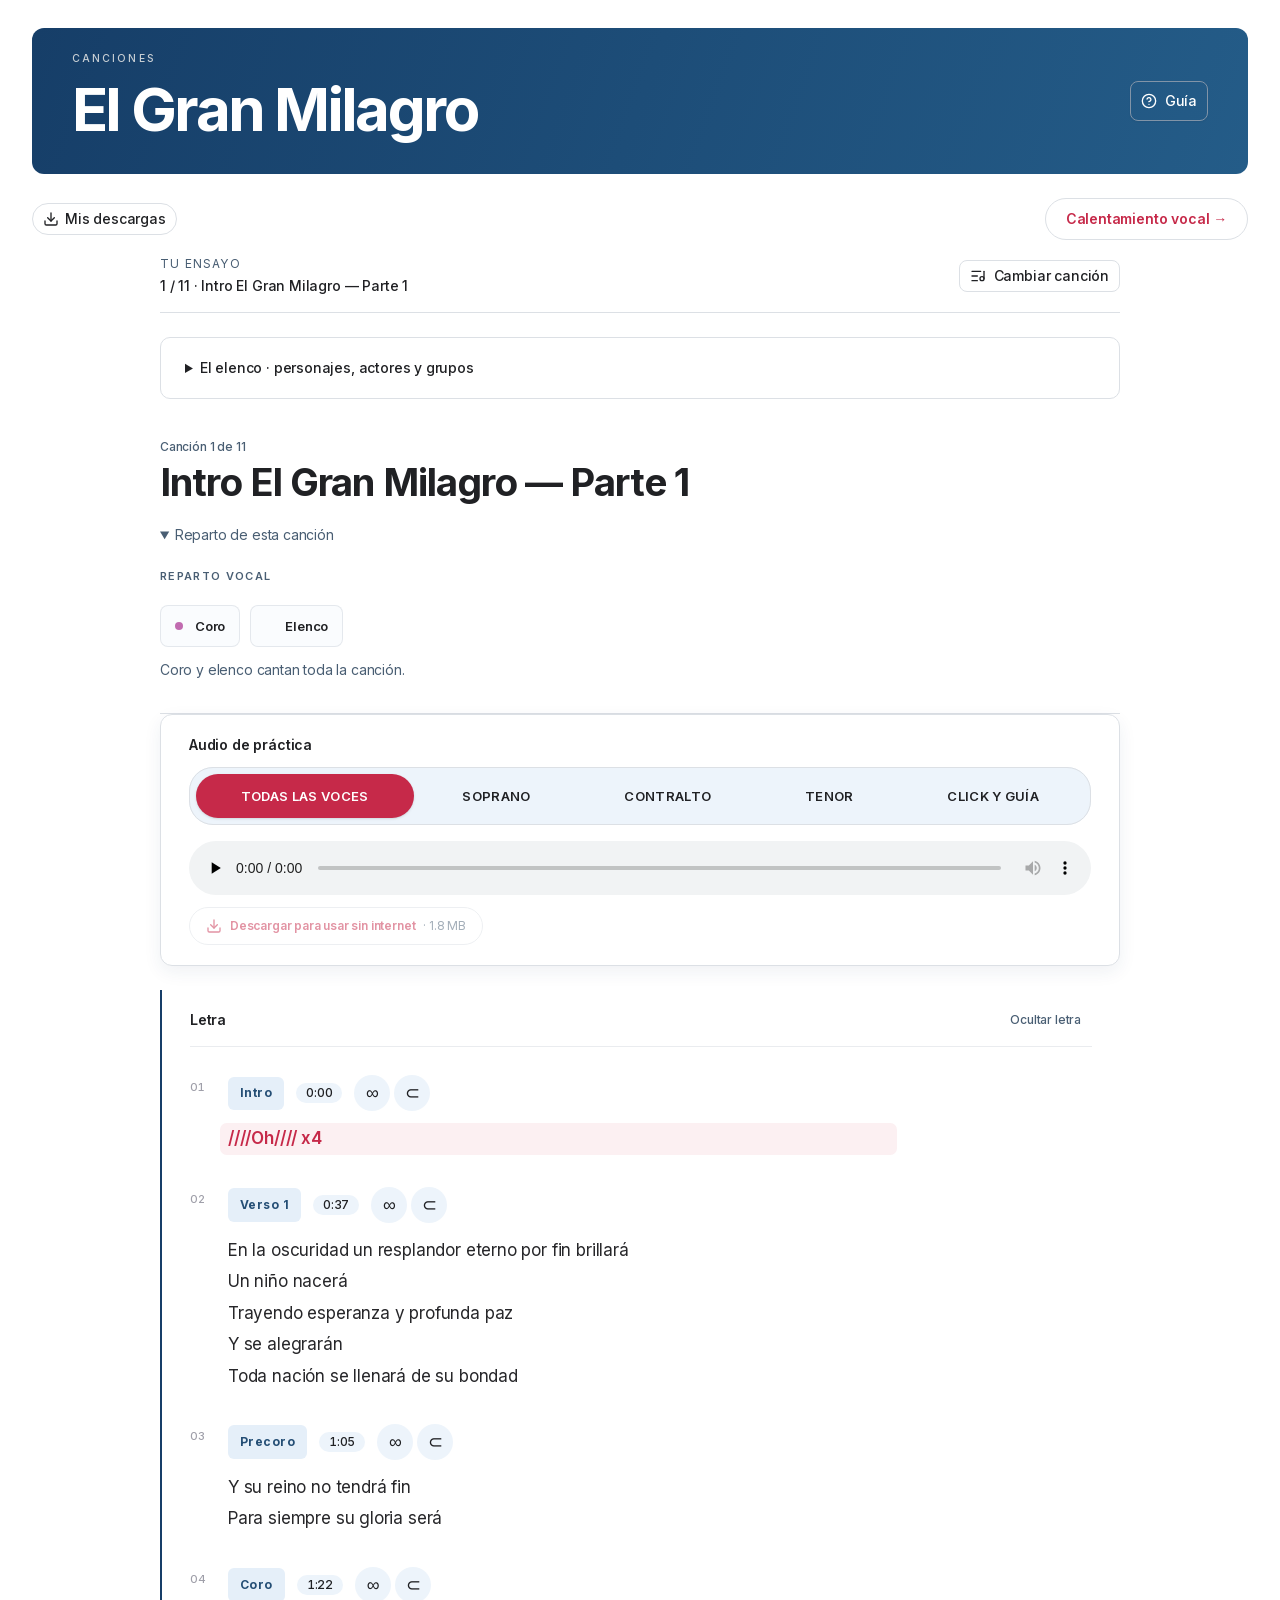
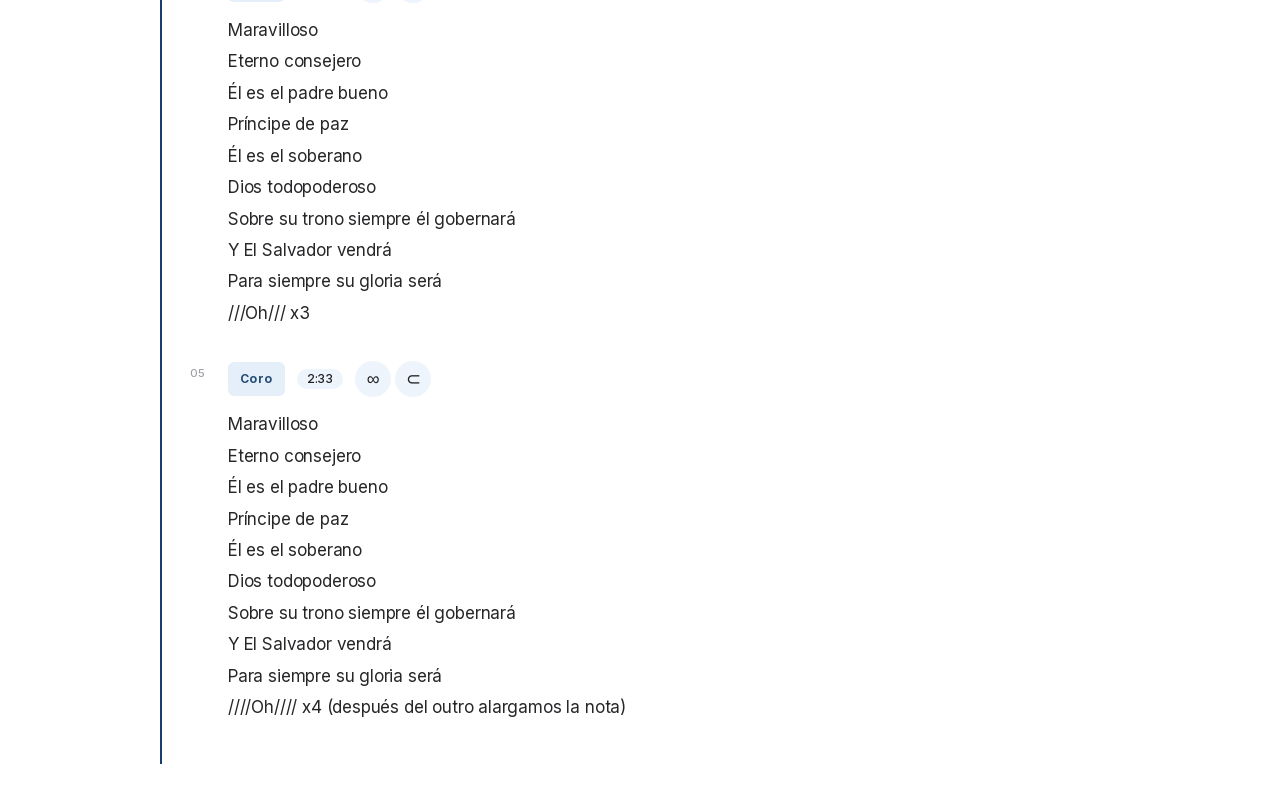
==== commit 654d6817: "Publish first song without baritone track" ====
--- a/index.html
+++ b/index.html
@@ -1,4 +1,4 @@
-<!DOCTYPE html><html lang="es"><head><meta charSet="utf-8"/><meta name="viewport" content="width=device-width, initial-scale=1, viewport-fit=cover, interactive-widget=resizes-content"/><link rel="stylesheet" href="/_next/static/css/index.CN2YZblp.css" data-rsc-css-href="/_next/static/css/index.CN2YZblp.css" data-precedence="vite-rsc/importer-resources"/><link rel="modulepreload" fetchPriority="low" href="/_next/static/chunks/index-ChMg17mx.js"/><script src="/_next/static/chunks/rolldown-runtime-C60lm6uB.js" type="module" async=""></script><script src="/_next/static/chunks/framework-D_rUT4EX.js" type="module" async=""></script><link rel="modulepreload" href="/_next/static/chunks/layout-segment-context-DRdm7h_T.js" crossorigin=""/><link rel="modulepreload" href="/_next/static/chunks/offline-library-BJbHAqDR.js" crossorigin=""/><link rel="modulepreload" href="/_next/static/chunks/cloudflare-analytics-2VRtlP9g.js" crossorigin=""/><link rel="modulepreload" href="/_next/static/chunks/songbook-CERsRHEm.js" crossorigin=""/><title>Canciones · El Gran Milagro</title><meta name="description" content="Aprende y practica las canciones de El Gran Milagro."/><meta name="application-name" content="Gran Milagro"/><link rel="icon" href="/icons/app-192.png"/><link rel="apple-touch-icon" href="/icons/app-180.png"/><link rel="manifest" href="/manifest.json"/><meta name="mobile-web-app-capable" content="yes"/><meta name="apple-mobile-web-app-title" content="Gran Milagro"/><meta name="apple-mobile-web-app-status-bar-style" content="default"/><meta name="theme-color" content="#163e68"/><script>Object.assign(((self[Symbol.for("vinext.navigationRuntime")]??={bootstrap:{routeManifest:null},functions:{}}).bootstrap.rsc??={rsc:[]}),{params:{},nav:{"pathname":"/","searchParams":[]}})</script><link rel="modulepreload" href="/_next/static/chunks/index-ChMg17mx.js" />
+<!DOCTYPE html><html lang="es"><head><meta charSet="utf-8"/><meta name="viewport" content="width=device-width, initial-scale=1, viewport-fit=cover, interactive-widget=resizes-content"/><link rel="stylesheet" href="/_next/static/css/index.CN2YZblp.css" data-rsc-css-href="/_next/static/css/index.CN2YZblp.css" data-precedence="vite-rsc/importer-resources"/><link rel="modulepreload" fetchPriority="low" href="/_next/static/chunks/index-eJ-87oyP.js"/><script src="/_next/static/chunks/rolldown-runtime-C60lm6uB.js" type="module" async=""></script><script src="/_next/static/chunks/framework-D_rUT4EX.js" type="module" async=""></script><link rel="modulepreload" href="/_next/static/chunks/layout-segment-context-CxuFMjkA.js" crossorigin=""/><link rel="modulepreload" href="/_next/static/chunks/offline-library-BD2labIx.js" crossorigin=""/><link rel="modulepreload" href="/_next/static/chunks/cloudflare-analytics-2VRtlP9g.js" crossorigin=""/><link rel="modulepreload" href="/_next/static/chunks/songbook-D8l9aUA6.js" crossorigin=""/><title>Canciones · El Gran Milagro</title><meta name="description" content="Aprende y practica las canciones de El Gran Milagro."/><meta name="application-name" content="Gran Milagro"/><link rel="icon" href="/icons/app-192.png"/><link rel="apple-touch-icon" href="/icons/app-180.png"/><link rel="manifest" href="/manifest.json"/><meta name="mobile-web-app-capable" content="yes"/><meta name="apple-mobile-web-app-title" content="Gran Milagro"/><meta name="apple-mobile-web-app-status-bar-style" content="default"/><meta name="theme-color" content="#163e68"/><script>Object.assign(((self[Symbol.for("vinext.navigationRuntime")]??={bootstrap:{routeManifest:null},functions:{}}).bootstrap.rsc??={rsc:[]}),{params:{},nav:{"pathname":"/","searchParams":[]}})</script><link rel="modulepreload" href="/_next/static/chunks/index-eJ-87oyP.js" />
 <link rel="preload" href="/_next/static/_vinext_fonts/inter-0c6ec1a12c79/inter-1ab1ad55.woff2" as="font" type="font/woff2" crossorigin />
 <link rel="preload" href="/_next/static/_vinext_fonts/geist-mono-00e989178794/geist-mono-013b2f2f.woff2" as="font" type="font/woff2" crossorigin />
 <style data-vinext-fonts>/* cyrillic-ext */
@@ -335,4 +335,4 @@
 
 .__variable_geist_mono_1001rt9 { --font-geist-mono: 'Geist Mono', 'Geist Mono Fallback'; }
 </style>
-</head><body class="__variable_inter_1o594yd __variable_geist_mono_1001rt9"><main class="min-h-dvh bg-background px-4 py-5 text-foreground sm:px-6 lg:px-8 lg:py-7"><div class="mx-auto max-w-[1320px]"><header class="stage-header mb-5 flex items-center justify-between gap-4 lg:mb-6"><div><p class="mb-1 text-xs font-medium tracking-[0.02em] text-muted-foreground">Canciones</p><h1 class="text-2xl font-bold tracking-[-0.03em] sm:text-[28px]">El Gran Milagro</h1></div><button type="button" tabindex="0" data-slot="dialog-trigger" data-base-ui-click-trigger="" id="base-ui-_R_7oli_" aria-haspopup="dialog" aria-expanded="false" class="group/button inline-flex shrink-0 items-center justify-center rounded-lg border bg-clip-padding text-sm font-medium whitespace-nowrap transition-all outline-none select-none focus-visible:border-ring focus-visible:ring-3 focus-visible:ring-ring/50 active:not-aria-[haspopup]:translate-y-px disabled:pointer-events-none disabled:opacity-50 aria-invalid:border-destructive aria-invalid:ring-3 aria-invalid:ring-destructive/20 dark:aria-invalid:border-destructive/50 dark:aria-invalid:ring-destructive/40 [&amp;_svg]:pointer-events-none [&amp;_svg]:shrink-0 [&amp;_svg:not([class*=&#x27;size-&#x27;])]:size-4 border-border hover:bg-muted hover:text-foreground aria-expanded:bg-muted aria-expanded:text-foreground dark:border-input dark:bg-input/30 dark:hover:bg-input/50 px-2.5 has-data-[icon=inline-end]:pr-2 has-data-[icon=inline-start]:pl-2 h-10 gap-2 bg-card shadow-xs"><svg xmlns="http://www.w3.org/2000/svg" width="24" height="24" viewBox="0 0 24 24" fill="none" stroke="currentColor" stroke-width="2" stroke-linecap="round" stroke-linejoin="round" class="lucide lucide-circle-question-mark" aria-hidden="true"><circle cx="12" cy="12" r="10"></circle><path d="M9.09 9a3 3 0 0 1 5.83 1c0 2-3 3-3 3"></path><path d="M12 17h.01"></path></svg><span class="hidden sm:inline">Guía</span></button></header><div class="mt-5 flex flex-wrap items-center justify-between gap-3"><div class="flex flex-wrap items-center gap-3"><button type="button" tabindex="0" data-slot="dialog-trigger" data-base-ui-click-trigger="" id="base-ui-_R_ul5i_" aria-haspopup="dialog" aria-expanded="false" class="group/button inline-flex shrink-0 items-center justify-center border bg-clip-padding text-sm font-medium whitespace-nowrap transition-all outline-none select-none focus-visible:border-ring focus-visible:ring-3 focus-visible:ring-ring/50 active:not-aria-[haspopup]:translate-y-px disabled:pointer-events-none disabled:opacity-50 aria-invalid:border-destructive aria-invalid:ring-3 aria-invalid:ring-destructive/20 dark:aria-invalid:border-destructive/50 dark:aria-invalid:ring-destructive/40 [&amp;_svg]:pointer-events-none [&amp;_svg]:shrink-0 [&amp;_svg:not([class*=&#x27;size-&#x27;])]:size-4 border-border bg-background hover:bg-muted hover:text-foreground aria-expanded:bg-muted aria-expanded:text-foreground dark:border-input dark:bg-input/30 dark:hover:bg-input/50 h-8 gap-1.5 px-2.5 has-data-[icon=inline-end]:pr-2 has-data-[icon=inline-start]:pl-2 rounded-full"><svg xmlns="http://www.w3.org/2000/svg" width="24" height="24" viewBox="0 0 24 24" fill="none" stroke="currentColor" stroke-width="2" stroke-linecap="round" stroke-linejoin="round" class="lucide lucide-download size-4" aria-hidden="true"><path d="M12 15V3"></path><path d="M21 15v4a2 2 0 0 1-2 2H5a2 2 0 0 1-2-2v-4"></path><path d="m7 10 5 5 5-5"></path></svg>Mis descargas</button></div><a href="/calentamiento" class="rounded-full border bg-card px-5 py-2.5 text-sm font-semibold text-primary transition-colors hover:bg-secondary">Calentamiento vocal →</a></div><nav class="song-navigation" aria-label="Navegación de canciones"><div class="min-w-0"><p class="text-xs uppercase tracking-widest text-muted-foreground">Tu ensayo</p><p class="mt-1 truncate text-sm font-medium">1<!-- --> / <!-- -->11<!-- --> · <!-- -->Intro El Gran Milagro — Parte 1</p></div><button type="button" tabindex="0" data-slot="dialog-trigger" data-base-ui-click-trigger="" id="base-ui-_R_7pli_" aria-haspopup="dialog" aria-expanded="false" class="group/button inline-flex items-center justify-center rounded-lg border bg-clip-padding text-sm font-medium whitespace-nowrap transition-all outline-none select-none focus-visible:border-ring focus-visible:ring-3 focus-visible:ring-ring/50 active:not-aria-[haspopup]:translate-y-px disabled:pointer-events-none disabled:opacity-50 aria-invalid:border-destructive aria-invalid:ring-3 aria-invalid:ring-destructive/20 dark:aria-invalid:border-destructive/50 dark:aria-invalid:ring-destructive/40 [&amp;_svg]:pointer-events-none [&amp;_svg]:shrink-0 [&amp;_svg:not([class*=&#x27;size-&#x27;])]:size-4 border-border bg-background hover:bg-muted hover:text-foreground aria-expanded:bg-muted aria-expanded:text-foreground dark:border-input dark:bg-input/30 dark:hover:bg-input/50 h-8 px-2.5 has-data-[icon=inline-end]:pr-2 has-data-[icon=inline-start]:pl-2 shrink-0 gap-2"><svg xmlns="http://www.w3.org/2000/svg" width="24" height="24" viewBox="0 0 24 24" fill="none" stroke="currentColor" stroke-width="2" stroke-linecap="round" stroke-linejoin="round" class="lucide lucide-list-music size-4" aria-hidden="true"><path d="M16 5H3"></path><path d="M11 12H3"></path><path d="M11 19H3"></path><path d="M21 16V5"></path><circle cx="18" cy="16" r="3"></circle></svg>Cambiar canción</button></nav><div class="mx-auto max-w-[960px]"><details class="mb-4 rounded-xl border bg-card px-5 py-5 text-sm sm:px-6"><summary class="cursor-pointer font-medium">El elenco · personajes, actores y grupos</summary><dl class="mt-5 grid gap-4 sm:grid-cols-2"><div class="flex gap-3"><span aria-hidden="true" class="mt-1.5 size-2 shrink-0 rounded-full" style="background-color:#D99B16"></span><div><dt class="font-semibold">María adulta</dt><dd class="text-muted-foreground"></dd></div></div><div class="flex gap-3"><span aria-hidden="true" class="mt-1.5 size-2 shrink-0 rounded-full" style="background-color:#249AC5"></span><div><dt class="font-semibold">José adulto</dt><dd class="text-muted-foreground"></dd></div></div><div class="flex gap-3"><span aria-hidden="true" class="mt-1.5 size-2 shrink-0 rounded-full" style="background-color:#8855B9"></span><div><dt class="font-semibold">Malabarista</dt><dd class="text-muted-foreground"></dd></div></div><div class="flex gap-3"><span aria-hidden="true" class="mt-1.5 size-2 shrink-0 rounded-full" style="background-color:#689E38"></span><div><dt class="font-semibold">Equilibrista</dt><dd class="text-muted-foreground"></dd></div></div><div class="flex gap-3"><span aria-hidden="true" class="mt-1.5 size-2 shrink-0 rounded-full" style="background-color:#E7824C"></span><div><dt class="font-semibold">María niña</dt><dd class="text-muted-foreground"></dd></div></div><div class="flex gap-3"><span aria-hidden="true" class="mt-1.5 size-2 shrink-0 rounded-full" style="background-color:#14A881"></span><div><dt class="font-semibold">José niño</dt><dd class="text-muted-foreground"></dd></div></div><div class="flex gap-3"><span aria-hidden="true" class="mt-1.5 size-2 shrink-0 rounded-full" style="background-color:#C84848"></span><div><dt class="font-semibold">Showman</dt><dd class="text-muted-foreground"></dd></div></div><div class="flex gap-3"><span aria-hidden="true" class="mt-1.5 size-2 shrink-0 rounded-full" style="background-color:#A83848"></span><div><dt class="font-semibold">Bufón</dt><dd class="text-muted-foreground"></dd></div></div><div class="flex gap-3"><span aria-hidden="true" class="mt-1.5 size-2 shrink-0 rounded-full" style="background-color:#39A4A5"></span><div><dt class="font-semibold">Amiga de María</dt><dd class="text-muted-foreground"></dd></div></div><div class="flex gap-3"><span aria-hidden="true" class="mt-1.5 size-2 shrink-0 rounded-full" style="background-color:#64889A"></span><div><dt class="font-semibold">Hombres</dt><dd class="text-muted-foreground"></dd></div></div><div class="flex gap-3"><span aria-hidden="true" class="mt-1.5 size-2 shrink-0 rounded-full" style="background-color:#986BB0"></span><div><dt class="font-semibold">Mujeres</dt><dd class="text-muted-foreground"></dd></div></div><div class="flex gap-3"><span aria-hidden="true" class="mt-1.5 size-2 shrink-0 rounded-full" style="background-color:#C16BB0"></span><div><dt class="font-semibold">Coro</dt><dd class="text-muted-foreground"></dd></div></div><div class="flex gap-3"><span aria-hidden="true" class="mt-1.5 size-2 shrink-0 rounded-full" style="background-color:#B9589F"></span><div><dt class="font-semibold">Coro 1</dt><dd class="text-muted-foreground"></dd></div></div><div class="flex gap-3"><span aria-hidden="true" class="mt-1.5 size-2 shrink-0 rounded-full" style="background-color:#9362B4"></span><div><dt class="font-semibold">Coro 2</dt><dd class="text-muted-foreground"></dd></div></div><div class="flex gap-3"><span aria-hidden="true" class="mt-1.5 size-2 shrink-0 rounded-full" style="background-color:#8B7295"></span><div><dt class="font-semibold">Todos</dt><dd class="text-muted-foreground"></dd></div></div></dl></details><section class="song-sheet overflow-hidden rounded-xl border bg-card shadow-xs"><div class="border-b px-5 py-5 sm:px-6"><div class="flex flex-wrap items-start justify-between gap-4"><div><p class="text-xs font-medium text-muted-foreground">Canción <!-- -->1<!-- --> de <!-- -->11</p><h2 class="mt-1 text-xl font-bold tracking-[-0.025em] sm:text-2xl">Intro El Gran Milagro — Parte 1</h2><details open="" class="mt-5 text-sm"><summary class="cursor-pointer text-muted-foreground">Reparto de esta canción</summary><div class="mt-6 space-y-5"><p class="text-[11px] font-semibold uppercase tracking-[0.12em] text-muted-foreground">Reparto vocal</p><div><ul class="flex flex-wrap gap-2.5" aria-label="Reparto vocal"><li class="flex items-center gap-3 rounded-lg border border-border/70 bg-muted/30 px-3.5 py-2.5"><span aria-hidden="true" class="size-2 shrink-0 rounded-full" style="background-color:#C16BB0"></span><span class="min-w-0"><span class="block text-[13px] font-semibold leading-5 text-foreground">Coro</span></span></li><li class="flex items-center gap-3 rounded-lg border border-border/70 bg-muted/30 px-3.5 py-2.5"><span aria-hidden="true" class="size-2 shrink-0 rounded-full"></span><span class="min-w-0"><span class="block text-[13px] font-semibold leading-5 text-foreground">Elenco</span></span></li></ul><p class="mt-3 text-sm leading-relaxed text-muted-foreground">Coro y elenco cantan toda la canción.</p></div></div></details></div></div></div><section class="border-b bg-muted/20 px-5 py-5 sm:px-7" aria-label="Audios de la canción"><div class="mb-4 space-y-3"><h3 class="text-sm font-semibold">Audio de práctica</h3><fieldset aria-label="Seleccionar voz" class="voice-selector flex min-w-0 flex-wrap gap-1 rounded-3xl border border-border bg-muted p-1.5"><button type="button" aria-pressed="true" class="min-h-11 flex-auto rounded-full px-4 py-2.5 text-xs font-semibold uppercase tracking-wide transition-colors focus-visible:outline-none focus-visible:ring-2 focus-visible:ring-primary focus-visible:ring-offset-2 sm:text-[13px] bg-primary text-white shadow-sm">Todas las voces</button><button type="button" aria-pressed="false" class="min-h-11 flex-auto rounded-full px-4 py-2.5 text-xs font-semibold uppercase tracking-wide transition-colors focus-visible:outline-none focus-visible:ring-2 focus-visible:ring-primary focus-visible:ring-offset-2 sm:text-[13px] text-foreground hover:bg-secondary">Soprano</button><button type="button" aria-pressed="false" class="min-h-11 flex-auto rounded-full px-4 py-2.5 text-xs font-semibold uppercase tracking-wide transition-colors focus-visible:outline-none focus-visible:ring-2 focus-visible:ring-primary focus-visible:ring-offset-2 sm:text-[13px] text-foreground hover:bg-secondary">Contralto</button><button type="button" aria-pressed="false" class="min-h-11 flex-auto rounded-full px-4 py-2.5 text-xs font-semibold uppercase tracking-wide transition-colors focus-visible:outline-none focus-visible:ring-2 focus-visible:ring-primary focus-visible:ring-offset-2 sm:text-[13px] text-foreground hover:bg-secondary">Tenor</button><button type="button" aria-pressed="false" class="min-h-11 flex-auto rounded-full px-4 py-2.5 text-xs font-semibold uppercase tracking-wide transition-colors focus-visible:outline-none focus-visible:ring-2 focus-visible:ring-primary focus-visible:ring-offset-2 sm:text-[13px] text-foreground hover:bg-secondary">Barítono</button><button type="button" aria-pressed="false" class="min-h-11 flex-auto rounded-full px-4 py-2.5 text-xs font-semibold uppercase tracking-wide transition-colors focus-visible:outline-none focus-visible:ring-2 focus-visible:ring-primary focus-visible:ring-offset-2 sm:text-[13px] text-foreground hover:bg-secondary">Click y Guía</button></fieldset></div><audio controls="" preload="none" src="/audio/song-01/todas-las-voces.m4a" class="w-full" aria-label="Audio: Todas las voces" aria-describedby="lyrics-heading"></audio><div class="mt-3 space-y-2 text-xs"><button type="button" disabled="" class="inline-flex items-center gap-2 rounded-full border bg-card px-4 py-2.5 font-semibold text-primary disabled:opacity-50"><svg xmlns="http://www.w3.org/2000/svg" width="24" height="24" viewBox="0 0 24 24" fill="none" stroke="currentColor" stroke-width="2" stroke-linecap="round" stroke-linejoin="round" class="lucide lucide-download size-4" aria-hidden="true"><path d="M12 15V3"></path><path d="M21 15v4a2 2 0 0 1-2 2H5a2 2 0 0 1-2-2v-4"></path><path d="m7 10 5 5 5-5"></path></svg>Descargar para usar sin internet <span class="font-normal text-muted-foreground">· <!-- -->1.8 MB</span></button></div></section><section class="px-5 pb-8 pt-4 sm:px-7 sm:pb-10" aria-labelledby="lyrics-heading"><div class="mb-7 flex items-center justify-between gap-3 border-b border-border/60 pb-3"><h3 id="lyrics-heading" class="text-sm font-semibold">Letra</h3><button type="button" tabindex="0" data-slot="button" class="group/button inline-flex shrink-0 items-center justify-center border border-transparent bg-clip-padding font-medium whitespace-nowrap transition-all outline-none select-none focus-visible:border-ring focus-visible:ring-3 focus-visible:ring-ring/50 active:not-aria-[haspopup]:translate-y-px disabled:pointer-events-none disabled:opacity-50 aria-invalid:border-destructive aria-invalid:ring-3 aria-invalid:ring-destructive/20 dark:aria-invalid:border-destructive/50 dark:aria-invalid:ring-destructive/40 [&amp;_svg]:pointer-events-none [&amp;_svg]:shrink-0 hover:bg-muted hover:text-foreground aria-expanded:bg-muted aria-expanded:text-foreground dark:hover:bg-muted/50 h-7 gap-1 rounded-[min(var(--radius-md),12px)] px-2.5 in-data-[slot=button-group]:rounded-lg has-data-[icon=inline-end]:pr-1.5 has-data-[icon=inline-start]:pl-1.5 [&amp;_svg:not([class*=&#x27;size-&#x27;])]:size-3.5 text-xs text-muted-foreground">Ocultar letra</button></div><div><div class="max-w-[65ch] text-left text-[16px] leading-[1.85] text-zinc-800 sm:text-[17px]"><section class="mb-8 last:mb-0"><div class="grid grid-cols-[22px_minmax(0,1fr)] gap-x-3 sm:gap-x-4"><span aria-hidden="true" class="pt-0.5 text-[11px] font-medium tabular-nums text-zinc-400">01</span><div><div class="mb-3 flex flex-wrap items-center gap-x-3 gap-y-1"><h5 class="text-xs font-semibold leading-6 tracking-wide text-muted-foreground"><span>Intro </span></h5></div><p class="break-words"><span>////Oh//// x4 </span></p></div></div></section><section class="mb-8 last:mb-0"><div class="grid grid-cols-[22px_minmax(0,1fr)] gap-x-3 sm:gap-x-4"><span aria-hidden="true" class="pt-0.5 text-[11px] font-medium tabular-nums text-zinc-400">02</span><div><div class="mb-3 flex flex-wrap items-center gap-x-3 gap-y-1"><h5 class="text-xs font-semibold leading-6 tracking-wide text-muted-foreground"><span>Verso 1</span></h5></div><p class="break-words"><span>En la oscuridad un resplandor eterno por fin brillará  </span></p><p class="break-words"><span>Un niño nacerá  </span></p><p class="break-words"><span>Trayendo esperanza y profunda paz  </span></p><p class="break-words"><span>Y se alegrarán  </span></p><p class="break-words"><span>Toda nación se llenará de su bondad  </span></p></div></div></section><section class="mb-8 last:mb-0"><div class="grid grid-cols-[22px_minmax(0,1fr)] gap-x-3 sm:gap-x-4"><span aria-hidden="true" class="pt-0.5 text-[11px] font-medium tabular-nums text-zinc-400">03</span><div><div class="mb-3 flex flex-wrap items-center gap-x-3 gap-y-1"><h5 class="text-xs font-semibold leading-6 tracking-wide text-muted-foreground"><span>Precoro</span><span>  </span></h5></div><p class="break-words"><span>Y su reino no tendrá fin  </span></p><p class="break-words"><span>Para siempre su gloria será  </span></p></div></div></section><section class="mb-8 last:mb-0"><div class="grid grid-cols-[22px_minmax(0,1fr)] gap-x-3 sm:gap-x-4"><span aria-hidden="true" class="pt-0.5 text-[11px] font-medium tabular-nums text-zinc-400">04</span><div><div class="mb-3 flex flex-wrap items-center gap-x-3 gap-y-1"><h5 class="text-xs font-semibold leading-6 tracking-wide text-muted-foreground"><span>Coro </span></h5></div><p class="break-words"><span>Maravilloso </span></p><p class="break-words"><span>Eterno consejero  </span></p><p class="break-words"><span>Él es el padre bueno  </span></p><p class="break-words"><span>Príncipe de paz  </span></p><p class="break-words"><span>Él es el soberano </span></p><p class="break-words"><span>Dios todopoderoso  </span></p><p class="break-words"><span>Sobre su trono siempre él gobernará  </span></p><p class="break-words"><span>Y El Salvador vendrá  </span></p><p class="break-words"><span>Para siempre su gloria será  </span></p><p class="break-words"><span>///Oh/// x3 </span></p></div></div></section><section class="mb-8 last:mb-0"><div class="grid grid-cols-[22px_minmax(0,1fr)] gap-x-3 sm:gap-x-4"><span aria-hidden="true" class="pt-0.5 text-[11px] font-medium tabular-nums text-zinc-400">05</span><div><div class="mb-3 flex flex-wrap items-center gap-x-3 gap-y-1"><h5 class="text-xs font-semibold leading-6 tracking-wide text-muted-foreground"><span>Coro </span></h5></div><p class="break-words"><span>Maravilloso </span></p><p class="break-words"><span>Eterno consejero  </span></p><p class="break-words"><span>Él es el padre bueno  </span></p><p class="break-words"><span>Príncipe de paz  </span></p><p class="break-words"><span>Él es el soberano  </span></p><p class="break-words"><span>Dios todopoderoso  </span></p><p class="break-words"><span>Sobre su trono siempre él gobernará  </span></p><p class="break-words"><span>Y El Salvador vendrá  </span></p><p class="break-words"><span>Para siempre su gloria será  </span></p><p class="break-words"><span>////Oh//// x4 (después del outro alargamos la nota) </span></p></div></div></section></div></div></section></section></div></div></main><script type="module" src="/_next/static/chunks/index-ChMg17mx.js" id="_R_" async=""></script><script>((self[Symbol.for("vinext.navigationRuntime")]??={bootstrap:{routeManifest:null},functions:{}}).bootstrap.rsc??={rsc:[]}).rsc.push("0:{\"page:/\":\"$L1\",\"layout:/\":\"$L2\",\"route:/\":\"$L3\",\"__route\":\"route:/\",\"__interceptionContext\":null,\"__layoutIds\":[\"layout:/\"],\"__rootLayout\":\"/\",\"__bfcacheSegmentIdentities\":{\"layout:/\":\"[\\\"layout\\\",\\\"layout:/\\\",\\\"root-boundary:/\\\",\\\"\\\"]\",\"page:/\":\"[\\\"page\\\",\\\"page:/\\\",\\\"root-boundary:/\\\",\\\"\\\"]\"},\"__srcPage\":[\"page\"],\"__layoutFlags\":{\"layout:/\":\"s\"},\"__artifactCompatibility\":{\"schemaVersion\":1,\"graphVersion\":\"app-route-graph:1177fd80f83fa7b0\",\"deploymentVersion\":\"eb177650-124a-436a-9ba3-970be76591e2\",\"appElementsSchemaVersion\":1,\"rscPayloadSchemaVersion\":1,\"rootBoundaryId\":\"/\",\"renderEpoch\":null}}\n")</script><script>((self[Symbol.for("vinext.navigationRuntime")]??={bootstrap:{routeManifest:null},functions:{}}).bootstrap.rsc??={rsc:[]}).rsc.push("4:I[\"e89d6a3ac301\",[],\"OfflineProvider\",1]\n")</script><script>((self[Symbol.for("vinext.navigationRuntime")]??={bootstrap:{routeManifest:null},functions:{}}).bootstrap.rsc??={rsc:[]}).rsc.push("5:I[\"8c0f216c4604\",[],\"Children\",1]\n")</script><script>((self[Symbol.for("vinext.navigationRuntime")]??={bootstrap:{routeManifest:null},functions:{}}).bootstrap.rsc??={rsc:[]}).rsc.push("6:I[\"70b75667c4b0\",[],\"CloudflareAnalytics\",1]\n")</script><script>((self[Symbol.for("vinext.navigationRuntime")]??={bootstrap:{routeManifest:null},functions:{}}).bootstrap.rsc??={rsc:[]}).rsc.push("7:I[\"593f344dc510\",[],\"GlobalErrorBoundary\",1]\n")</script><script>((self[Symbol.for("vinext.navigationRuntime")]??={bootstrap:{routeManifest:null},functions:{}}).bootstrap.rsc??={rsc:[]}).rsc.push("8:I[\"0b874ad30386\",[],\"default\",1]\n")</script><script>((self[Symbol.for("vinext.navigationRuntime")]??={bootstrap:{routeManifest:null},functions:{}}).bootstrap.rsc??={rsc:[]}).rsc.push("9:I[\"593f344dc510\",[],\"ErrorBoundary\",1]\n")</script><script>((self[Symbol.for("vinext.navigationRuntime")]??={bootstrap:{routeManifest:null},functions:{}}).bootstrap.rsc??={rsc:[]}).rsc.push("a:I[\"15c18cfaeeff\",[],\"LayoutSegmentProvider\",1]\n")</script><script>((self[Symbol.for("vinext.navigationRuntime")]??={bootstrap:{routeManifest:null},functions:{}}).bootstrap.rsc??={rsc:[]}).rsc.push("b:I[\"8c0f216c4604\",[],\"Slot\",1]\n")</script><script>((self[Symbol.for("vinext.navigationRuntime")]??={bootstrap:{routeManifest:null},functions:{}}).bootstrap.rsc??={rsc:[]}).rsc.push("c:I[\"593f344dc510\",[],\"NotFoundBoundary\",1]\n")</script><script>((self[Symbol.for("vinext.navigationRuntime")]??={bootstrap:{routeManifest:null},functions:{}}).bootstrap.rsc??={rsc:[]}).rsc.push("d:I[\"9276801271d6\",[],\"AppRouterScrollTarget\",1]\n")</script><script>((self[Symbol.for("vinext.navigationRuntime")]??={bootstrap:{routeManifest:null},functions:{}}).bootstrap.rsc??={rsc:[]}).rsc.push("e:I[\"593f344dc510\",[],\"RedirectBoundary\",1]\n")</script><script>((self[Symbol.for("vinext.navigationRuntime")]??={bootstrap:{routeManifest:null},functions:{}}).bootstrap.rsc??={rsc:[]}).rsc.push(":HL[\"/_next/static/css/index.CN2YZblp.css\",\"style\"     ]\n")</script><script>((self[Symbol.for("vinext.navigationRuntime")]??={bootstrap:{routeManifest:null},functions:{}}).bootstrap.rsc??={rsc:[]}).rsc.push("2:[[[\"$\",\"link\",\"css:/_next/static/css/index.CN2YZblp.css\",{\"rel\":\"stylesheet\",\"precedence\":\"vite-rsc/importer-resources\",\"href\":\"/_next/static/css/index.CN2YZblp.css\",\"data-rsc-css-href\":\"/_next/static/css/index.CN2YZblp.css\"}],\"$undefined\"],[\"$\",\"html\",null,{\"lang\":\"es\",\"children\":[\"$\",\"body\",null,{\"className\":\"__variable_inter_1o594yd __variable_geist_mono_1001rt9\",\"children\":[[\"$\",\"$L4\",null,{\"children\":[\"$\",\"$L5\",null,{}]}],[\"$\",\"$L6\",null,{}]]}]}]]\n")</script><script>((self[Symbol.for("vinext.navigationRuntime")]??={bootstrap:{routeManifest:null},functions:{}}).bootstrap.rsc??={rsc:[]}).rsc.push("3:[[[\"$\",\"meta\",null,{\"charSet\":\"utf-8\"}],[[\"$\",\"title\",\"0\",{\"children\":\"Canciones · El Gran Milagro\"}],[\"$\",\"meta\",\"1\",{\"name\":\"description\",\"content\":\"Aprende y practica las canciones de El Gran Milagro.\"}],[\"$\",\"meta\",\"2\",{\"name\":\"application-name\",\"content\":\"Gran Milagro\"}],[\"$\",\"link\",\"3\",{\"data-vinext-streamed-icon\":\"$undefined\",\"rel\":\"icon\",\"href\":\"/icons/app-192.png\",\"type\":\"$undefined\",\"sizes\":\"$undefined\",\"color\":\"$undefined\",\"media\":\"$undefined\",\"fetchPriority\":\"$undefined\"}],[\"$\",\"link\",\"4\",{\"data-vinext-streamed-icon\":\"$undefined\",\"rel\":\"apple-touch-icon\",\"href\":\"/icons/app-180.png\",\"type\":\"$undefined\",\"sizes\":\"$undefined\",\"color\":\"$undefined\",\"media\":\"$undefined\",\"fetchPriority\":\"$undefined\"}],[\"$\",\"link\",\"5\",{\"rel\":\"manifest\",\"href\":\"/manifest.json\"}],[\"$\",\"meta\",\"6\",{\"name\":\"mobile-web-app-capable\",\"content\":\"yes\"}],[\"$\",\"meta\",\"7\",{\"name\":\"apple-mobile-web-app-title\",\"content\":\"Gran Milagro\"}],[\"$\",\"meta\",\"8\",{\"name\":\"apple-mobile-web-app-status-bar-style\",\"content\":\"default\"}]],[[\"$\",\"meta\",\"0\",{\"name\":\"viewport\",\"content\":\"width=device-width, initial-scale=1, viewport-fit=cover, interactive-widget=resizes-content\"}],[\"$\",\"meta\",\"1\",{\"name\":\"theme-color\",\"content\":\"#163e68\"}]]],[\"$\",\"$L7\",null,{\"fallback\":\"$8\",\"children\":[\"$\",\"$L9\",null,{\"fallback\":\"$8\",\"children\":[\"$\",\"$La\",null,{\"providerId\":\"layout:/\",\"segmentMap\":{\"children\":[]},\"children\":[\"$\",\"$Lb\",null,{\"id\":\"layout:/\",\"parallelSlots\":\"$undefined\",\"children\":[\"$\",\"$Lc\",null,{\"resetKey\":\"\",\"fallback\":[[\"$\",\"title\",null,{\"children\":\"404: This page could not be found.\"}],[\"$\",\"div\",null,{\"style\":{\"fontFamily\":\"system-ui,\\\"Segoe UI\\\",Roboto,Helvetica,Arial,sans-serif,\\\"Apple Color Emoji\\\",\\\"Segoe UI Emoji\\\"\",\"height\":\"100vh\",\"textAlign\":\"center\",\"display\":\"flex\",\"flexDirection\":\"column\",\"alignItems\":\"center\",\"justifyContent\":\"center\"},\"children\":[\"$\",\"div\",null,{\"children\":[[\"$\",\"style\",null,{\"dangerouslySetInnerHTML\":{\"__html\":\"body{color:#000;background:#fff;margin:0}.next-error-h1{border-right:1px solid rgba(0,0,0,.3)}@media (prefers-color-scheme:dark){body{color:#fff;background:#000}.next-error-h1{border-right:1px solid rgba(255,255,255,.3)}}\"}}],[\"$\",\"h1\",null,{\"className\":\"next-error-h1\",\"style\":{\"display\":\"inline-block\",\"margin\":\"0 20px 0 0\",\"padding\":\"0 23px 0 0\",\"fontSize\":24,\"fontWeight\":500,\"verticalAlign\":\"top\",\"lineHeight\":\"49px\"},\"children\":404}],[\"$\",\"div\",null,{\"style\":{\"display\":\"inline-block\"},\"children\":[\"$\",\"h2\",null,{\"style\":{\"fontSize\":14,\"fontWeight\":400,\"lineHeight\":\"49px\",\"margin\":0},\"children\":\"This page could not be found.\"}]}]]}]}]],\"children\":[\"$\",\"$Ld\",null,{\"children\":[\"$\",\"$Le\",null,{\"children\":[[\"$\",\"$La\",null,{\"providerId\":\"page:/\",\"segmentMap\":{\"children\":[\"__PAGE__\"]},\"children\":[\"$\",\"$Lb\",null,{\"id\":\"page:/\"}]}],null]}]}]}]}]}]}]}],null,null]\n")</script><script>((self[Symbol.for("vinext.navigationRuntime")]??={bootstrap:{routeManifest:null},functions:{}}).bootstrap.rsc??={rsc:[]}).rsc.push("f:I[\"2ba2766584af\",[],\"default\",1]\n")</script><script>((self[Symbol.for("vinext.navigationRuntime")]??={bootstrap:{routeManifest:null},functions:{}}).bootstrap.rsc??={rsc:[]}).rsc.push("1:[\"$\",\"$Lf\",null,{}]\n")</script><script>Object.assign(((self[Symbol.for("vinext.navigationRuntime")]??={bootstrap:{routeManifest:null},functions:{}}).bootstrap.rsc??={rsc:[]}),{"initialCacheKind":"static"});((self[Symbol.for("vinext.navigationRuntime")]??={bootstrap:{routeManifest:null},functions:{}}).bootstrap.rsc??={rsc:[]}).done=true</script></body></html>+</head><body class="__variable_inter_1o594yd __variable_geist_mono_1001rt9"><main class="min-h-dvh bg-background px-4 py-5 text-foreground sm:px-6 lg:px-8 lg:py-7"><div class="mx-auto max-w-[1320px]"><header class="stage-header mb-5 flex items-center justify-between gap-4 lg:mb-6"><div><p class="mb-1 text-xs font-medium tracking-[0.02em] text-muted-foreground">Canciones</p><h1 class="text-2xl font-bold tracking-[-0.03em] sm:text-[28px]">El Gran Milagro</h1></div><button type="button" tabindex="0" data-slot="dialog-trigger" data-base-ui-click-trigger="" id="base-ui-_R_7oli_" aria-haspopup="dialog" aria-expanded="false" class="group/button inline-flex shrink-0 items-center justify-center rounded-lg border bg-clip-padding text-sm font-medium whitespace-nowrap transition-all outline-none select-none focus-visible:border-ring focus-visible:ring-3 focus-visible:ring-ring/50 active:not-aria-[haspopup]:translate-y-px disabled:pointer-events-none disabled:opacity-50 aria-invalid:border-destructive aria-invalid:ring-3 aria-invalid:ring-destructive/20 dark:aria-invalid:border-destructive/50 dark:aria-invalid:ring-destructive/40 [&amp;_svg]:pointer-events-none [&amp;_svg]:shrink-0 [&amp;_svg:not([class*=&#x27;size-&#x27;])]:size-4 border-border hover:bg-muted hover:text-foreground aria-expanded:bg-muted aria-expanded:text-foreground dark:border-input dark:bg-input/30 dark:hover:bg-input/50 px-2.5 has-data-[icon=inline-end]:pr-2 has-data-[icon=inline-start]:pl-2 h-10 gap-2 bg-card shadow-xs"><svg xmlns="http://www.w3.org/2000/svg" width="24" height="24" viewBox="0 0 24 24" fill="none" stroke="currentColor" stroke-width="2" stroke-linecap="round" stroke-linejoin="round" class="lucide lucide-circle-question-mark" aria-hidden="true"><circle cx="12" cy="12" r="10"></circle><path d="M9.09 9a3 3 0 0 1 5.83 1c0 2-3 3-3 3"></path><path d="M12 17h.01"></path></svg><span class="hidden sm:inline">Guía</span></button></header><div class="mt-5 flex flex-wrap items-center justify-between gap-3"><div class="flex flex-wrap items-center gap-3"><button type="button" tabindex="0" data-slot="dialog-trigger" data-base-ui-click-trigger="" id="base-ui-_R_ul5i_" aria-haspopup="dialog" aria-expanded="false" class="group/button inline-flex shrink-0 items-center justify-center border bg-clip-padding text-sm font-medium whitespace-nowrap transition-all outline-none select-none focus-visible:border-ring focus-visible:ring-3 focus-visible:ring-ring/50 active:not-aria-[haspopup]:translate-y-px disabled:pointer-events-none disabled:opacity-50 aria-invalid:border-destructive aria-invalid:ring-3 aria-invalid:ring-destructive/20 dark:aria-invalid:border-destructive/50 dark:aria-invalid:ring-destructive/40 [&amp;_svg]:pointer-events-none [&amp;_svg]:shrink-0 [&amp;_svg:not([class*=&#x27;size-&#x27;])]:size-4 border-border bg-background hover:bg-muted hover:text-foreground aria-expanded:bg-muted aria-expanded:text-foreground dark:border-input dark:bg-input/30 dark:hover:bg-input/50 h-8 gap-1.5 px-2.5 has-data-[icon=inline-end]:pr-2 has-data-[icon=inline-start]:pl-2 rounded-full"><svg xmlns="http://www.w3.org/2000/svg" width="24" height="24" viewBox="0 0 24 24" fill="none" stroke="currentColor" stroke-width="2" stroke-linecap="round" stroke-linejoin="round" class="lucide lucide-download size-4" aria-hidden="true"><path d="M12 15V3"></path><path d="M21 15v4a2 2 0 0 1-2 2H5a2 2 0 0 1-2-2v-4"></path><path d="m7 10 5 5 5-5"></path></svg>Mis descargas</button></div><a href="/calentamiento" class="rounded-full border bg-card px-5 py-2.5 text-sm font-semibold text-primary transition-colors hover:bg-secondary">Calentamiento vocal →</a></div><nav class="song-navigation" aria-label="Navegación de canciones"><div class="min-w-0"><p class="text-xs uppercase tracking-widest text-muted-foreground">Tu ensayo</p><p class="mt-1 truncate text-sm font-medium">1<!-- --> / <!-- -->11<!-- --> · <!-- -->Intro El Gran Milagro — Parte 1</p></div><button type="button" tabindex="0" data-slot="dialog-trigger" data-base-ui-click-trigger="" id="base-ui-_R_7pli_" aria-haspopup="dialog" aria-expanded="false" class="group/button inline-flex items-center justify-center rounded-lg border bg-clip-padding text-sm font-medium whitespace-nowrap transition-all outline-none select-none focus-visible:border-ring focus-visible:ring-3 focus-visible:ring-ring/50 active:not-aria-[haspopup]:translate-y-px disabled:pointer-events-none disabled:opacity-50 aria-invalid:border-destructive aria-invalid:ring-3 aria-invalid:ring-destructive/20 dark:aria-invalid:border-destructive/50 dark:aria-invalid:ring-destructive/40 [&amp;_svg]:pointer-events-none [&amp;_svg]:shrink-0 [&amp;_svg:not([class*=&#x27;size-&#x27;])]:size-4 border-border bg-background hover:bg-muted hover:text-foreground aria-expanded:bg-muted aria-expanded:text-foreground dark:border-input dark:bg-input/30 dark:hover:bg-input/50 h-8 px-2.5 has-data-[icon=inline-end]:pr-2 has-data-[icon=inline-start]:pl-2 shrink-0 gap-2"><svg xmlns="http://www.w3.org/2000/svg" width="24" height="24" viewBox="0 0 24 24" fill="none" stroke="currentColor" stroke-width="2" stroke-linecap="round" stroke-linejoin="round" class="lucide lucide-list-music size-4" aria-hidden="true"><path d="M16 5H3"></path><path d="M11 12H3"></path><path d="M11 19H3"></path><path d="M21 16V5"></path><circle cx="18" cy="16" r="3"></circle></svg>Cambiar canción</button></nav><div class="mx-auto max-w-[960px]"><details class="mb-4 rounded-xl border bg-card px-5 py-5 text-sm sm:px-6"><summary class="cursor-pointer font-medium">El elenco · personajes, actores y grupos</summary><dl class="mt-5 grid gap-4 sm:grid-cols-2"><div class="flex gap-3"><span aria-hidden="true" class="mt-1.5 size-2 shrink-0 rounded-full" style="background-color:#D99B16"></span><div><dt class="font-semibold">María adulta</dt><dd class="text-muted-foreground"></dd></div></div><div class="flex gap-3"><span aria-hidden="true" class="mt-1.5 size-2 shrink-0 rounded-full" style="background-color:#249AC5"></span><div><dt class="font-semibold">José adulto</dt><dd class="text-muted-foreground"></dd></div></div><div class="flex gap-3"><span aria-hidden="true" class="mt-1.5 size-2 shrink-0 rounded-full" style="background-color:#8855B9"></span><div><dt class="font-semibold">Malabarista</dt><dd class="text-muted-foreground"></dd></div></div><div class="flex gap-3"><span aria-hidden="true" class="mt-1.5 size-2 shrink-0 rounded-full" style="background-color:#689E38"></span><div><dt class="font-semibold">Equilibrista</dt><dd class="text-muted-foreground"></dd></div></div><div class="flex gap-3"><span aria-hidden="true" class="mt-1.5 size-2 shrink-0 rounded-full" style="background-color:#E7824C"></span><div><dt class="font-semibold">María niña</dt><dd class="text-muted-foreground"></dd></div></div><div class="flex gap-3"><span aria-hidden="true" class="mt-1.5 size-2 shrink-0 rounded-full" style="background-color:#14A881"></span><div><dt class="font-semibold">José niño</dt><dd class="text-muted-foreground"></dd></div></div><div class="flex gap-3"><span aria-hidden="true" class="mt-1.5 size-2 shrink-0 rounded-full" style="background-color:#C84848"></span><div><dt class="font-semibold">Showman</dt><dd class="text-muted-foreground"></dd></div></div><div class="flex gap-3"><span aria-hidden="true" class="mt-1.5 size-2 shrink-0 rounded-full" style="background-color:#A83848"></span><div><dt class="font-semibold">Bufón</dt><dd class="text-muted-foreground"></dd></div></div><div class="flex gap-3"><span aria-hidden="true" class="mt-1.5 size-2 shrink-0 rounded-full" style="background-color:#39A4A5"></span><div><dt class="font-semibold">Amiga de María</dt><dd class="text-muted-foreground"></dd></div></div><div class="flex gap-3"><span aria-hidden="true" class="mt-1.5 size-2 shrink-0 rounded-full" style="background-color:#64889A"></span><div><dt class="font-semibold">Hombres</dt><dd class="text-muted-foreground"></dd></div></div><div class="flex gap-3"><span aria-hidden="true" class="mt-1.5 size-2 shrink-0 rounded-full" style="background-color:#986BB0"></span><div><dt class="font-semibold">Mujeres</dt><dd class="text-muted-foreground"></dd></div></div><div class="flex gap-3"><span aria-hidden="true" class="mt-1.5 size-2 shrink-0 rounded-full" style="background-color:#C16BB0"></span><div><dt class="font-semibold">Coro</dt><dd class="text-muted-foreground"></dd></div></div><div class="flex gap-3"><span aria-hidden="true" class="mt-1.5 size-2 shrink-0 rounded-full" style="background-color:#B9589F"></span><div><dt class="font-semibold">Coro 1</dt><dd class="text-muted-foreground"></dd></div></div><div class="flex gap-3"><span aria-hidden="true" class="mt-1.5 size-2 shrink-0 rounded-full" style="background-color:#9362B4"></span><div><dt class="font-semibold">Coro 2</dt><dd class="text-muted-foreground"></dd></div></div><div class="flex gap-3"><span aria-hidden="true" class="mt-1.5 size-2 shrink-0 rounded-full" style="background-color:#8B7295"></span><div><dt class="font-semibold">Todos</dt><dd class="text-muted-foreground"></dd></div></div></dl></details><section class="song-sheet overflow-hidden rounded-xl border bg-card shadow-xs"><div class="border-b px-5 py-5 sm:px-6"><div class="flex flex-wrap items-start justify-between gap-4"><div><p class="text-xs font-medium text-muted-foreground">Canción <!-- -->1<!-- --> de <!-- -->11</p><h2 class="mt-1 text-xl font-bold tracking-[-0.025em] sm:text-2xl">Intro El Gran Milagro — Parte 1</h2><details open="" class="mt-5 text-sm"><summary class="cursor-pointer text-muted-foreground">Reparto de esta canción</summary><div class="mt-6 space-y-5"><p class="text-[11px] font-semibold uppercase tracking-[0.12em] text-muted-foreground">Reparto vocal</p><div><ul class="flex flex-wrap gap-2.5" aria-label="Reparto vocal"><li class="flex items-center gap-3 rounded-lg border border-border/70 bg-muted/30 px-3.5 py-2.5"><span aria-hidden="true" class="size-2 shrink-0 rounded-full" style="background-color:#C16BB0"></span><span class="min-w-0"><span class="block text-[13px] font-semibold leading-5 text-foreground">Coro</span></span></li><li class="flex items-center gap-3 rounded-lg border border-border/70 bg-muted/30 px-3.5 py-2.5"><span aria-hidden="true" class="size-2 shrink-0 rounded-full"></span><span class="min-w-0"><span class="block text-[13px] font-semibold leading-5 text-foreground">Elenco</span></span></li></ul><p class="mt-3 text-sm leading-relaxed text-muted-foreground">Coro y elenco cantan toda la canción.</p></div></div></details></div></div></div><section class="border-b bg-muted/20 px-5 py-5 sm:px-7" aria-label="Audios de la canción"><div class="mb-4 space-y-3"><h3 class="text-sm font-semibold">Audio de práctica</h3><fieldset aria-label="Seleccionar voz" class="voice-selector flex min-w-0 flex-wrap gap-1 rounded-3xl border border-border bg-muted p-1.5"><button type="button" aria-pressed="true" class="min-h-11 flex-auto rounded-full px-4 py-2.5 text-xs font-semibold uppercase tracking-wide transition-colors focus-visible:outline-none focus-visible:ring-2 focus-visible:ring-primary focus-visible:ring-offset-2 sm:text-[13px] bg-primary text-white shadow-sm">Todas las voces</button><button type="button" aria-pressed="false" class="min-h-11 flex-auto rounded-full px-4 py-2.5 text-xs font-semibold uppercase tracking-wide transition-colors focus-visible:outline-none focus-visible:ring-2 focus-visible:ring-primary focus-visible:ring-offset-2 sm:text-[13px] text-foreground hover:bg-secondary">Soprano</button><button type="button" aria-pressed="false" class="min-h-11 flex-auto rounded-full px-4 py-2.5 text-xs font-semibold uppercase tracking-wide transition-colors focus-visible:outline-none focus-visible:ring-2 focus-visible:ring-primary focus-visible:ring-offset-2 sm:text-[13px] text-foreground hover:bg-secondary">Contralto</button><button type="button" aria-pressed="false" class="min-h-11 flex-auto rounded-full px-4 py-2.5 text-xs font-semibold uppercase tracking-wide transition-colors focus-visible:outline-none focus-visible:ring-2 focus-visible:ring-primary focus-visible:ring-offset-2 sm:text-[13px] text-foreground hover:bg-secondary">Tenor</button><button type="button" aria-pressed="false" class="min-h-11 flex-auto rounded-full px-4 py-2.5 text-xs font-semibold uppercase tracking-wide transition-colors focus-visible:outline-none focus-visible:ring-2 focus-visible:ring-primary focus-visible:ring-offset-2 sm:text-[13px] text-foreground hover:bg-secondary">Click y Guía</button></fieldset></div><audio controls="" preload="none" src="/audio/song-01/todas-las-voces.m4a" class="w-full" aria-label="Audio: Todas las voces" aria-describedby="lyrics-heading"></audio><div class="mt-3 space-y-2 text-xs"><button type="button" disabled="" class="inline-flex items-center gap-2 rounded-full border bg-card px-4 py-2.5 font-semibold text-primary disabled:opacity-50"><svg xmlns="http://www.w3.org/2000/svg" width="24" height="24" viewBox="0 0 24 24" fill="none" stroke="currentColor" stroke-width="2" stroke-linecap="round" stroke-linejoin="round" class="lucide lucide-download size-4" aria-hidden="true"><path d="M12 15V3"></path><path d="M21 15v4a2 2 0 0 1-2 2H5a2 2 0 0 1-2-2v-4"></path><path d="m7 10 5 5 5-5"></path></svg>Descargar para usar sin internet <span class="font-normal text-muted-foreground">· <!-- -->1.8 MB</span></button></div></section><section class="px-5 pb-8 pt-4 sm:px-7 sm:pb-10" aria-labelledby="lyrics-heading"><div class="mb-7 flex items-center justify-between gap-3 border-b border-border/60 pb-3"><h3 id="lyrics-heading" class="text-sm font-semibold">Letra</h3><button type="button" tabindex="0" data-slot="button" class="group/button inline-flex shrink-0 items-center justify-center border border-transparent bg-clip-padding font-medium whitespace-nowrap transition-all outline-none select-none focus-visible:border-ring focus-visible:ring-3 focus-visible:ring-ring/50 active:not-aria-[haspopup]:translate-y-px disabled:pointer-events-none disabled:opacity-50 aria-invalid:border-destructive aria-invalid:ring-3 aria-invalid:ring-destructive/20 dark:aria-invalid:border-destructive/50 dark:aria-invalid:ring-destructive/40 [&amp;_svg]:pointer-events-none [&amp;_svg]:shrink-0 hover:bg-muted hover:text-foreground aria-expanded:bg-muted aria-expanded:text-foreground dark:hover:bg-muted/50 h-7 gap-1 rounded-[min(var(--radius-md),12px)] px-2.5 in-data-[slot=button-group]:rounded-lg has-data-[icon=inline-end]:pr-1.5 has-data-[icon=inline-start]:pl-1.5 [&amp;_svg:not([class*=&#x27;size-&#x27;])]:size-3.5 text-xs text-muted-foreground">Ocultar letra</button></div><div><div class="max-w-[65ch] text-left text-[16px] leading-[1.85] text-zinc-800 sm:text-[17px]"><section class="mb-8 last:mb-0"><div class="grid grid-cols-[22px_minmax(0,1fr)] gap-x-3 sm:gap-x-4"><span aria-hidden="true" class="pt-0.5 text-[11px] font-medium tabular-nums text-zinc-400">01</span><div><div class="mb-3 flex flex-wrap items-center gap-x-3 gap-y-1"><h5 class="text-xs font-semibold leading-6 tracking-wide text-muted-foreground"><span>Intro </span></h5></div><p class="break-words"><span>////Oh//// x4 </span></p></div></div></section><section class="mb-8 last:mb-0"><div class="grid grid-cols-[22px_minmax(0,1fr)] gap-x-3 sm:gap-x-4"><span aria-hidden="true" class="pt-0.5 text-[11px] font-medium tabular-nums text-zinc-400">02</span><div><div class="mb-3 flex flex-wrap items-center gap-x-3 gap-y-1"><h5 class="text-xs font-semibold leading-6 tracking-wide text-muted-foreground"><span>Verso 1</span></h5></div><p class="break-words"><span>En la oscuridad un resplandor eterno por fin brillará  </span></p><p class="break-words"><span>Un niño nacerá  </span></p><p class="break-words"><span>Trayendo esperanza y profunda paz  </span></p><p class="break-words"><span>Y se alegrarán  </span></p><p class="break-words"><span>Toda nación se llenará de su bondad  </span></p></div></div></section><section class="mb-8 last:mb-0"><div class="grid grid-cols-[22px_minmax(0,1fr)] gap-x-3 sm:gap-x-4"><span aria-hidden="true" class="pt-0.5 text-[11px] font-medium tabular-nums text-zinc-400">03</span><div><div class="mb-3 flex flex-wrap items-center gap-x-3 gap-y-1"><h5 class="text-xs font-semibold leading-6 tracking-wide text-muted-foreground"><span>Precoro</span><span>  </span></h5></div><p class="break-words"><span>Y su reino no tendrá fin  </span></p><p class="break-words"><span>Para siempre su gloria será  </span></p></div></div></section><section class="mb-8 last:mb-0"><div class="grid grid-cols-[22px_minmax(0,1fr)] gap-x-3 sm:gap-x-4"><span aria-hidden="true" class="pt-0.5 text-[11px] font-medium tabular-nums text-zinc-400">04</span><div><div class="mb-3 flex flex-wrap items-center gap-x-3 gap-y-1"><h5 class="text-xs font-semibold leading-6 tracking-wide text-muted-foreground"><span>Coro </span></h5></div><p class="break-words"><span>Maravilloso </span></p><p class="break-words"><span>Eterno consejero  </span></p><p class="break-words"><span>Él es el padre bueno  </span></p><p class="break-words"><span>Príncipe de paz  </span></p><p class="break-words"><span>Él es el soberano </span></p><p class="break-words"><span>Dios todopoderoso  </span></p><p class="break-words"><span>Sobre su trono siempre él gobernará  </span></p><p class="break-words"><span>Y El Salvador vendrá  </span></p><p class="break-words"><span>Para siempre su gloria será  </span></p><p class="break-words"><span>///Oh/// x3 </span></p></div></div></section><section class="mb-8 last:mb-0"><div class="grid grid-cols-[22px_minmax(0,1fr)] gap-x-3 sm:gap-x-4"><span aria-hidden="true" class="pt-0.5 text-[11px] font-medium tabular-nums text-zinc-400">05</span><div><div class="mb-3 flex flex-wrap items-center gap-x-3 gap-y-1"><h5 class="text-xs font-semibold leading-6 tracking-wide text-muted-foreground"><span>Coro </span></h5></div><p class="break-words"><span>Maravilloso </span></p><p class="break-words"><span>Eterno consejero  </span></p><p class="break-words"><span>Él es el padre bueno  </span></p><p class="break-words"><span>Príncipe de paz  </span></p><p class="break-words"><span>Él es el soberano  </span></p><p class="break-words"><span>Dios todopoderoso  </span></p><p class="break-words"><span>Sobre su trono siempre él gobernará  </span></p><p class="break-words"><span>Y El Salvador vendrá  </span></p><p class="break-words"><span>Para siempre su gloria será  </span></p><p class="break-words"><span>////Oh//// x4 (después del outro alargamos la nota) </span></p></div></div></section></div></div></section></section></div></div></main><script type="module" src="/_next/static/chunks/index-eJ-87oyP.js" id="_R_" async=""></script><script>((self[Symbol.for("vinext.navigationRuntime")]??={bootstrap:{routeManifest:null},functions:{}}).bootstrap.rsc??={rsc:[]}).rsc.push("0:{\"page:/\":\"$L1\",\"layout:/\":\"$L2\",\"route:/\":\"$L3\",\"__route\":\"route:/\",\"__interceptionContext\":null,\"__layoutIds\":[\"layout:/\"],\"__rootLayout\":\"/\",\"__bfcacheSegmentIdentities\":{\"layout:/\":\"[\\\"layout\\\",\\\"layout:/\\\",\\\"root-boundary:/\\\",\\\"\\\"]\",\"page:/\":\"[\\\"page\\\",\\\"page:/\\\",\\\"root-boundary:/\\\",\\\"\\\"]\"},\"__srcPage\":[\"page\"],\"__layoutFlags\":{\"layout:/\":\"s\"},\"__artifactCompatibility\":{\"schemaVersion\":1,\"graphVersion\":\"app-route-graph:1177fd80f83fa7b0\",\"deploymentVersion\":\"72604eb8-3c9d-4b2b-a62e-b937a5394230\",\"appElementsSchemaVersion\":1,\"rscPayloadSchemaVersion\":1,\"rootBoundaryId\":\"/\",\"renderEpoch\":null}}\n")</script><script>((self[Symbol.for("vinext.navigationRuntime")]??={bootstrap:{routeManifest:null},functions:{}}).bootstrap.rsc??={rsc:[]}).rsc.push("4:I[\"e89d6a3ac301\",[],\"OfflineProvider\",1]\n")</script><script>((self[Symbol.for("vinext.navigationRuntime")]??={bootstrap:{routeManifest:null},functions:{}}).bootstrap.rsc??={rsc:[]}).rsc.push("5:I[\"8c0f216c4604\",[],\"Children\",1]\n")</script><script>((self[Symbol.for("vinext.navigationRuntime")]??={bootstrap:{routeManifest:null},functions:{}}).bootstrap.rsc??={rsc:[]}).rsc.push("6:I[\"70b75667c4b0\",[],\"CloudflareAnalytics\",1]\n")</script><script>((self[Symbol.for("vinext.navigationRuntime")]??={bootstrap:{routeManifest:null},functions:{}}).bootstrap.rsc??={rsc:[]}).rsc.push("7:I[\"593f344dc510\",[],\"GlobalErrorBoundary\",1]\n")</script><script>((self[Symbol.for("vinext.navigationRuntime")]??={bootstrap:{routeManifest:null},functions:{}}).bootstrap.rsc??={rsc:[]}).rsc.push("8:I[\"0b874ad30386\",[],\"default\",1]\n")</script><script>((self[Symbol.for("vinext.navigationRuntime")]??={bootstrap:{routeManifest:null},functions:{}}).bootstrap.rsc??={rsc:[]}).rsc.push("9:I[\"593f344dc510\",[],\"ErrorBoundary\",1]\n")</script><script>((self[Symbol.for("vinext.navigationRuntime")]??={bootstrap:{routeManifest:null},functions:{}}).bootstrap.rsc??={rsc:[]}).rsc.push("a:I[\"15c18cfaeeff\",[],\"LayoutSegmentProvider\",1]\n")</script><script>((self[Symbol.for("vinext.navigationRuntime")]??={bootstrap:{routeManifest:null},functions:{}}).bootstrap.rsc??={rsc:[]}).rsc.push("b:I[\"8c0f216c4604\",[],\"Slot\",1]\n")</script><script>((self[Symbol.for("vinext.navigationRuntime")]??={bootstrap:{routeManifest:null},functions:{}}).bootstrap.rsc??={rsc:[]}).rsc.push("c:I[\"593f344dc510\",[],\"NotFoundBoundary\",1]\n")</script><script>((self[Symbol.for("vinext.navigationRuntime")]??={bootstrap:{routeManifest:null},functions:{}}).bootstrap.rsc??={rsc:[]}).rsc.push("d:I[\"9276801271d6\",[],\"AppRouterScrollTarget\",1]\n")</script><script>((self[Symbol.for("vinext.navigationRuntime")]??={bootstrap:{routeManifest:null},functions:{}}).bootstrap.rsc??={rsc:[]}).rsc.push("e:I[\"593f344dc510\",[],\"RedirectBoundary\",1]\n")</script><script>((self[Symbol.for("vinext.navigationRuntime")]??={bootstrap:{routeManifest:null},functions:{}}).bootstrap.rsc??={rsc:[]}).rsc.push(":HL[\"/_next/static/css/index.CN2YZblp.css\",\"style\"     ]\n")</script><script>((self[Symbol.for("vinext.navigationRuntime")]??={bootstrap:{routeManifest:null},functions:{}}).bootstrap.rsc??={rsc:[]}).rsc.push("2:[[[\"$\",\"link\",\"css:/_next/static/css/index.CN2YZblp.css\",{\"rel\":\"stylesheet\",\"precedence\":\"vite-rsc/importer-resources\",\"href\":\"/_next/static/css/index.CN2YZblp.css\",\"data-rsc-css-href\":\"/_next/static/css/index.CN2YZblp.css\"}],\"$undefined\"],[\"$\",\"html\",null,{\"lang\":\"es\",\"children\":[\"$\",\"body\",null,{\"className\":\"__variable_inter_1o594yd __variable_geist_mono_1001rt9\",\"children\":[[\"$\",\"$L4\",null,{\"children\":[\"$\",\"$L5\",null,{}]}],[\"$\",\"$L6\",null,{}]]}]}]]\n")</script><script>((self[Symbol.for("vinext.navigationRuntime")]??={bootstrap:{routeManifest:null},functions:{}}).bootstrap.rsc??={rsc:[]}).rsc.push("3:[[[\"$\",\"meta\",null,{\"charSet\":\"utf-8\"}],[[\"$\",\"title\",\"0\",{\"children\":\"Canciones · El Gran Milagro\"}],[\"$\",\"meta\",\"1\",{\"name\":\"description\",\"content\":\"Aprende y practica las canciones de El Gran Milagro.\"}],[\"$\",\"meta\",\"2\",{\"name\":\"application-name\",\"content\":\"Gran Milagro\"}],[\"$\",\"link\",\"3\",{\"data-vinext-streamed-icon\":\"$undefined\",\"rel\":\"icon\",\"href\":\"/icons/app-192.png\",\"type\":\"$undefined\",\"sizes\":\"$undefined\",\"color\":\"$undefined\",\"media\":\"$undefined\",\"fetchPriority\":\"$undefined\"}],[\"$\",\"link\",\"4\",{\"data-vinext-streamed-icon\":\"$undefined\",\"rel\":\"apple-touch-icon\",\"href\":\"/icons/app-180.png\",\"type\":\"$undefined\",\"sizes\":\"$undefined\",\"color\":\"$undefined\",\"media\":\"$undefined\",\"fetchPriority\":\"$undefined\"}],[\"$\",\"link\",\"5\",{\"rel\":\"manifest\",\"href\":\"/manifest.json\"}],[\"$\",\"meta\",\"6\",{\"name\":\"mobile-web-app-capable\",\"content\":\"yes\"}],[\"$\",\"meta\",\"7\",{\"name\":\"apple-mobile-web-app-title\",\"content\":\"Gran Milagro\"}],[\"$\",\"meta\",\"8\",{\"name\":\"apple-mobile-web-app-status-bar-style\",\"content\":\"default\"}]],[[\"$\",\"meta\",\"0\",{\"name\":\"viewport\",\"content\":\"width=device-width, initial-scale=1, viewport-fit=cover, interactive-widget=resizes-content\"}],[\"$\",\"meta\",\"1\",{\"name\":\"theme-color\",\"content\":\"#163e68\"}]]],[\"$\",\"$L7\",null,{\"fallback\":\"$8\",\"children\":[\"$\",\"$L9\",null,{\"fallback\":\"$8\",\"children\":[\"$\",\"$La\",null,{\"providerId\":\"layout:/\",\"segmentMap\":{\"children\":[]},\"children\":[\"$\",\"$Lb\",null,{\"id\":\"layout:/\",\"parallelSlots\":\"$undefined\",\"children\":[\"$\",\"$Lc\",null,{\"resetKey\":\"\",\"fallback\":[[\"$\",\"title\",null,{\"children\":\"404: This page could not be found.\"}],[\"$\",\"div\",null,{\"style\":{\"fontFamily\":\"system-ui,\\\"Segoe UI\\\",Roboto,Helvetica,Arial,sans-serif,\\\"Apple Color Emoji\\\",\\\"Segoe UI Emoji\\\"\",\"height\":\"100vh\",\"textAlign\":\"center\",\"display\":\"flex\",\"flexDirection\":\"column\",\"alignItems\":\"center\",\"justifyContent\":\"center\"},\"children\":[\"$\",\"div\",null,{\"children\":[[\"$\",\"style\",null,{\"dangerouslySetInnerHTML\":{\"__html\":\"body{color:#000;background:#fff;margin:0}.next-error-h1{border-right:1px solid rgba(0,0,0,.3)}@media (prefers-color-scheme:dark){body{color:#fff;background:#000}.next-error-h1{border-right:1px solid rgba(255,255,255,.3)}}\"}}],[\"$\",\"h1\",null,{\"className\":\"next-error-h1\",\"style\":{\"display\":\"inline-block\",\"margin\":\"0 20px 0 0\",\"padding\":\"0 23px 0 0\",\"fontSize\":24,\"fontWeight\":500,\"verticalAlign\":\"top\",\"lineHeight\":\"49px\"},\"children\":404}],[\"$\",\"div\",null,{\"style\":{\"display\":\"inline-block\"},\"children\":[\"$\",\"h2\",null,{\"style\":{\"fontSize\":14,\"fontWeight\":400,\"lineHeight\":\"49px\",\"margin\":0},\"children\":\"This page could not be found.\"}]}]]}]}]],\"children\":[\"$\",\"$Ld\",null,{\"children\":[\"$\",\"$Le\",null,{\"children\":[[\"$\",\"$La\",null,{\"providerId\":\"page:/\",\"segmentMap\":{\"children\":[\"__PAGE__\"]},\"children\":[\"$\",\"$Lb\",null,{\"id\":\"page:/\"}]}],null]}]}]}]}]}]}]}],null,null]\n")</script><script>((self[Symbol.for("vinext.navigationRuntime")]??={bootstrap:{routeManifest:null},functions:{}}).bootstrap.rsc??={rsc:[]}).rsc.push("f:I[\"2ba2766584af\",[],\"default\",1]\n")</script><script>((self[Symbol.for("vinext.navigationRuntime")]??={bootstrap:{routeManifest:null},functions:{}}).bootstrap.rsc??={rsc:[]}).rsc.push("1:[\"$\",\"$Lf\",null,{}]\n")</script><script>Object.assign(((self[Symbol.for("vinext.navigationRuntime")]??={bootstrap:{routeManifest:null},functions:{}}).bootstrap.rsc??={rsc:[]}),{"initialCacheKind":"static"});((self[Symbol.for("vinext.navigationRuntime")]??={bootstrap:{routeManifest:null},functions:{}}).bootstrap.rsc??={rsc:[]}).done=true</script></body></html>
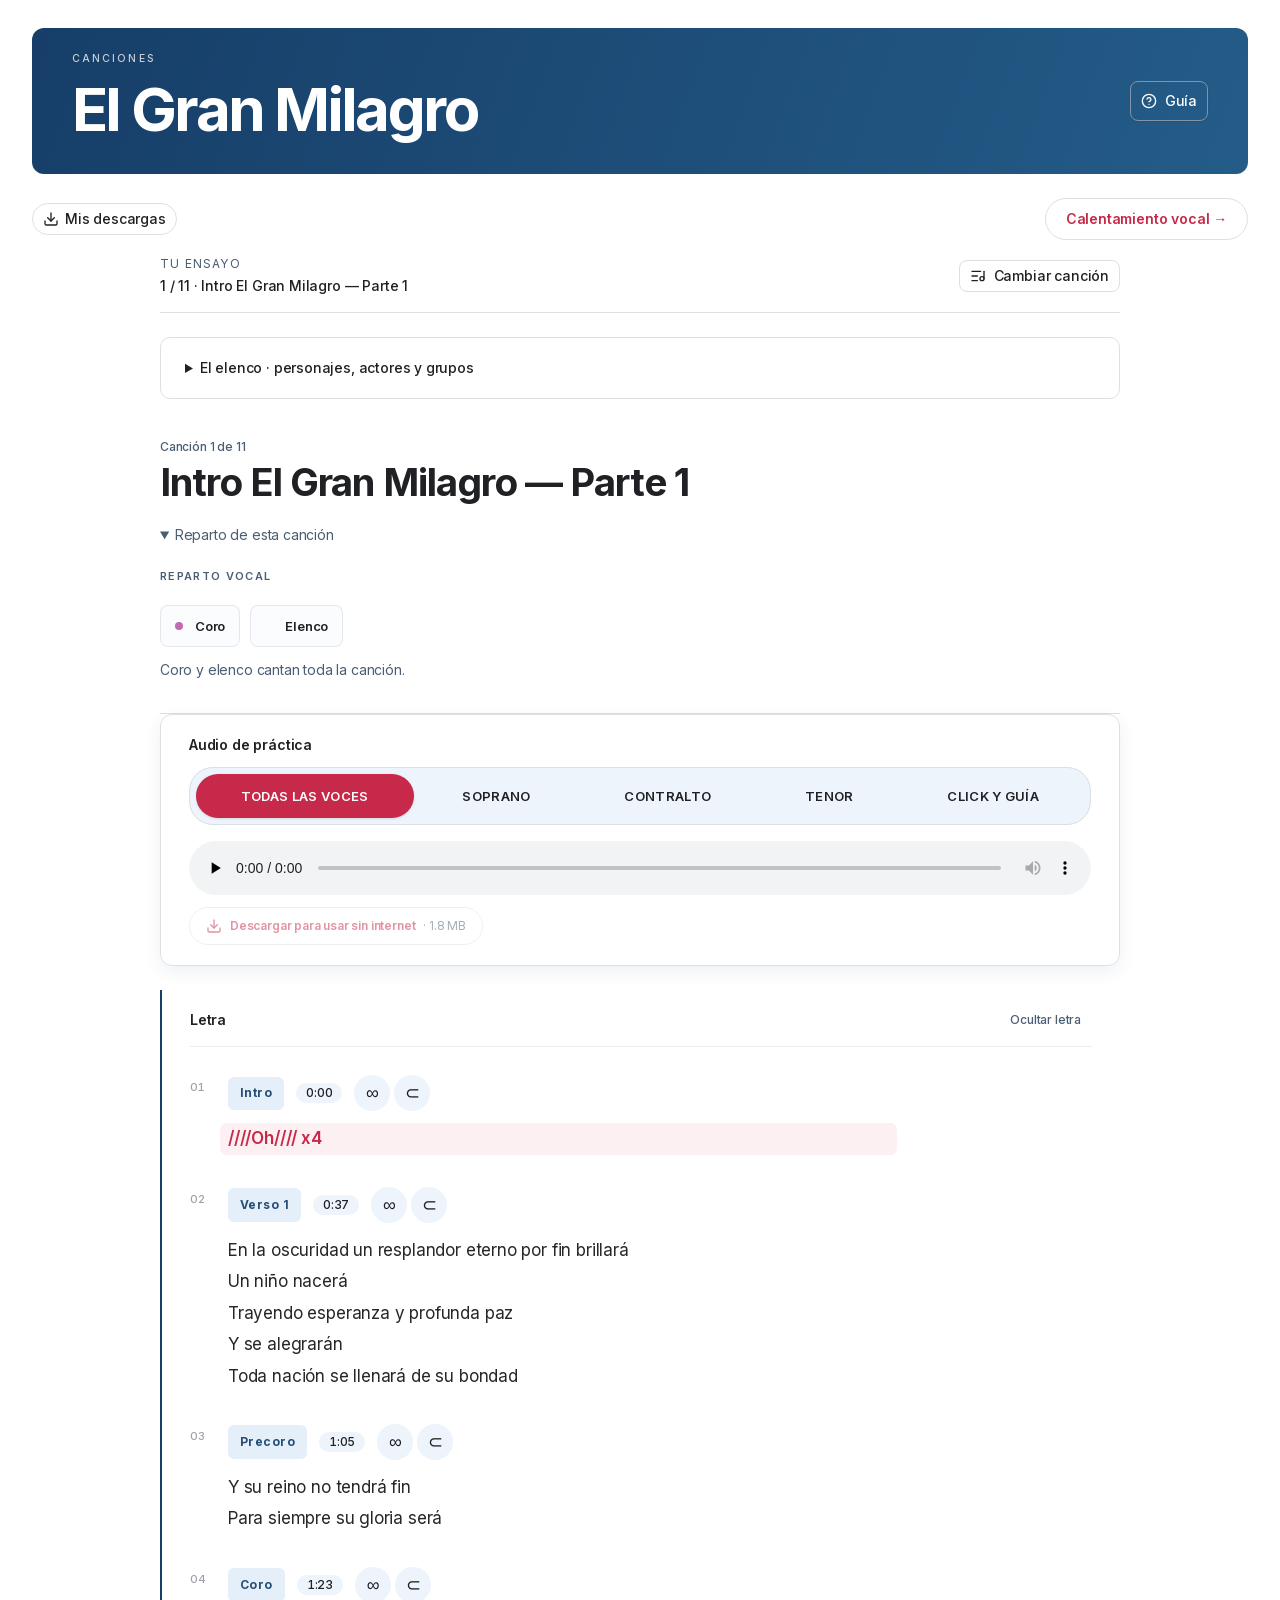
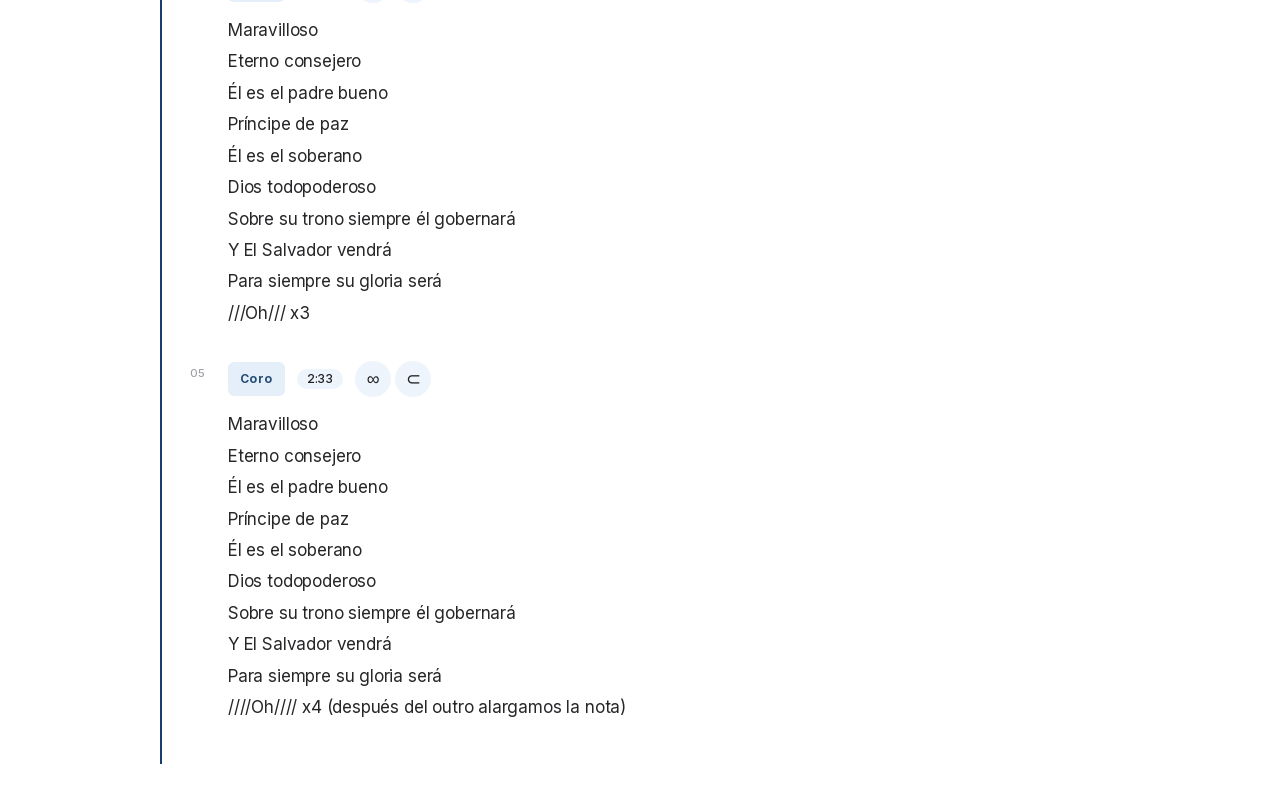
==== commit 73347694: "Publish complete karaoke for all songs and voices" ====
--- a/index.html
+++ b/index.html
@@ -1,4 +1,4 @@
-<!DOCTYPE html><html lang="es"><head><meta charSet="utf-8"/><meta name="viewport" content="width=device-width, initial-scale=1, viewport-fit=cover, interactive-widget=resizes-content"/><link rel="stylesheet" href="/_next/static/css/index.CN2YZblp.css" data-rsc-css-href="/_next/static/css/index.CN2YZblp.css" data-precedence="vite-rsc/importer-resources"/><link rel="modulepreload" fetchPriority="low" href="/_next/static/chunks/index-eJ-87oyP.js"/><script src="/_next/static/chunks/rolldown-runtime-C60lm6uB.js" type="module" async=""></script><script src="/_next/static/chunks/framework-D_rUT4EX.js" type="module" async=""></script><link rel="modulepreload" href="/_next/static/chunks/layout-segment-context-CxuFMjkA.js" crossorigin=""/><link rel="modulepreload" href="/_next/static/chunks/offline-library-BD2labIx.js" crossorigin=""/><link rel="modulepreload" href="/_next/static/chunks/cloudflare-analytics-2VRtlP9g.js" crossorigin=""/><link rel="modulepreload" href="/_next/static/chunks/songbook-D8l9aUA6.js" crossorigin=""/><title>Canciones · El Gran Milagro</title><meta name="description" content="Aprende y practica las canciones de El Gran Milagro."/><meta name="application-name" content="Gran Milagro"/><link rel="icon" href="/icons/app-192.png"/><link rel="apple-touch-icon" href="/icons/app-180.png"/><link rel="manifest" href="/manifest.json"/><meta name="mobile-web-app-capable" content="yes"/><meta name="apple-mobile-web-app-title" content="Gran Milagro"/><meta name="apple-mobile-web-app-status-bar-style" content="default"/><meta name="theme-color" content="#163e68"/><script>Object.assign(((self[Symbol.for("vinext.navigationRuntime")]??={bootstrap:{routeManifest:null},functions:{}}).bootstrap.rsc??={rsc:[]}),{params:{},nav:{"pathname":"/","searchParams":[]}})</script><link rel="modulepreload" href="/_next/static/chunks/index-eJ-87oyP.js" />
+<!DOCTYPE html><html lang="es"><head><meta charSet="utf-8"/><meta name="viewport" content="width=device-width, initial-scale=1, viewport-fit=cover, interactive-widget=resizes-content"/><link rel="stylesheet" href="/_next/static/css/index.BEedtvM-.css" data-rsc-css-href="/_next/static/css/index.BEedtvM-.css" data-precedence="vite-rsc/importer-resources"/><link rel="modulepreload" fetchPriority="low" href="/_next/static/chunks/index-BpR4kp3Q.js"/><script src="/_next/static/chunks/rolldown-runtime-C60lm6uB.js" type="module" async=""></script><script src="/_next/static/chunks/framework-D_rUT4EX.js" type="module" async=""></script><link rel="modulepreload" href="/_next/static/chunks/layout-segment-context-AgVchu1g.js" crossorigin=""/><link rel="modulepreload" href="/_next/static/chunks/offline-library-D5w90pD5.js" crossorigin=""/><link rel="modulepreload" href="/_next/static/chunks/cloudflare-analytics-2VRtlP9g.js" crossorigin=""/><link rel="modulepreload" href="/_next/static/chunks/songbook-CCKoL3BI.js" crossorigin=""/><title>Canciones · El Gran Milagro</title><meta name="description" content="Aprende y practica las canciones de El Gran Milagro."/><meta name="application-name" content="Gran Milagro"/><link rel="icon" href="/icons/app-192.png"/><link rel="apple-touch-icon" href="/icons/app-180.png"/><link rel="manifest" href="/manifest.json"/><meta name="mobile-web-app-capable" content="yes"/><meta name="apple-mobile-web-app-title" content="Gran Milagro"/><meta name="apple-mobile-web-app-status-bar-style" content="default"/><meta name="theme-color" content="#163e68"/><script>Object.assign(((self[Symbol.for("vinext.navigationRuntime")]??={bootstrap:{routeManifest:null},functions:{}}).bootstrap.rsc??={rsc:[]}),{params:{},nav:{"pathname":"/","searchParams":[]}})</script><link rel="modulepreload" href="/_next/static/chunks/index-BpR4kp3Q.js" />
 <link rel="preload" href="/_next/static/_vinext_fonts/inter-0c6ec1a12c79/inter-1ab1ad55.woff2" as="font" type="font/woff2" crossorigin />
 <link rel="preload" href="/_next/static/_vinext_fonts/geist-mono-00e989178794/geist-mono-013b2f2f.woff2" as="font" type="font/woff2" crossorigin />
 <style data-vinext-fonts>/* cyrillic-ext */
@@ -335,4 +335,4 @@
 
 .__variable_geist_mono_1001rt9 { --font-geist-mono: 'Geist Mono', 'Geist Mono Fallback'; }
 </style>
-</head><body class="__variable_inter_1o594yd __variable_geist_mono_1001rt9"><main class="min-h-dvh bg-background px-4 py-5 text-foreground sm:px-6 lg:px-8 lg:py-7"><div class="mx-auto max-w-[1320px]"><header class="stage-header mb-5 flex items-center justify-between gap-4 lg:mb-6"><div><p class="mb-1 text-xs font-medium tracking-[0.02em] text-muted-foreground">Canciones</p><h1 class="text-2xl font-bold tracking-[-0.03em] sm:text-[28px]">El Gran Milagro</h1></div><button type="button" tabindex="0" data-slot="dialog-trigger" data-base-ui-click-trigger="" id="base-ui-_R_7oli_" aria-haspopup="dialog" aria-expanded="false" class="group/button inline-flex shrink-0 items-center justify-center rounded-lg border bg-clip-padding text-sm font-medium whitespace-nowrap transition-all outline-none select-none focus-visible:border-ring focus-visible:ring-3 focus-visible:ring-ring/50 active:not-aria-[haspopup]:translate-y-px disabled:pointer-events-none disabled:opacity-50 aria-invalid:border-destructive aria-invalid:ring-3 aria-invalid:ring-destructive/20 dark:aria-invalid:border-destructive/50 dark:aria-invalid:ring-destructive/40 [&amp;_svg]:pointer-events-none [&amp;_svg]:shrink-0 [&amp;_svg:not([class*=&#x27;size-&#x27;])]:size-4 border-border hover:bg-muted hover:text-foreground aria-expanded:bg-muted aria-expanded:text-foreground dark:border-input dark:bg-input/30 dark:hover:bg-input/50 px-2.5 has-data-[icon=inline-end]:pr-2 has-data-[icon=inline-start]:pl-2 h-10 gap-2 bg-card shadow-xs"><svg xmlns="http://www.w3.org/2000/svg" width="24" height="24" viewBox="0 0 24 24" fill="none" stroke="currentColor" stroke-width="2" stroke-linecap="round" stroke-linejoin="round" class="lucide lucide-circle-question-mark" aria-hidden="true"><circle cx="12" cy="12" r="10"></circle><path d="M9.09 9a3 3 0 0 1 5.83 1c0 2-3 3-3 3"></path><path d="M12 17h.01"></path></svg><span class="hidden sm:inline">Guía</span></button></header><div class="mt-5 flex flex-wrap items-center justify-between gap-3"><div class="flex flex-wrap items-center gap-3"><button type="button" tabindex="0" data-slot="dialog-trigger" data-base-ui-click-trigger="" id="base-ui-_R_ul5i_" aria-haspopup="dialog" aria-expanded="false" class="group/button inline-flex shrink-0 items-center justify-center border bg-clip-padding text-sm font-medium whitespace-nowrap transition-all outline-none select-none focus-visible:border-ring focus-visible:ring-3 focus-visible:ring-ring/50 active:not-aria-[haspopup]:translate-y-px disabled:pointer-events-none disabled:opacity-50 aria-invalid:border-destructive aria-invalid:ring-3 aria-invalid:ring-destructive/20 dark:aria-invalid:border-destructive/50 dark:aria-invalid:ring-destructive/40 [&amp;_svg]:pointer-events-none [&amp;_svg]:shrink-0 [&amp;_svg:not([class*=&#x27;size-&#x27;])]:size-4 border-border bg-background hover:bg-muted hover:text-foreground aria-expanded:bg-muted aria-expanded:text-foreground dark:border-input dark:bg-input/30 dark:hover:bg-input/50 h-8 gap-1.5 px-2.5 has-data-[icon=inline-end]:pr-2 has-data-[icon=inline-start]:pl-2 rounded-full"><svg xmlns="http://www.w3.org/2000/svg" width="24" height="24" viewBox="0 0 24 24" fill="none" stroke="currentColor" stroke-width="2" stroke-linecap="round" stroke-linejoin="round" class="lucide lucide-download size-4" aria-hidden="true"><path d="M12 15V3"></path><path d="M21 15v4a2 2 0 0 1-2 2H5a2 2 0 0 1-2-2v-4"></path><path d="m7 10 5 5 5-5"></path></svg>Mis descargas</button></div><a href="/calentamiento" class="rounded-full border bg-card px-5 py-2.5 text-sm font-semibold text-primary transition-colors hover:bg-secondary">Calentamiento vocal →</a></div><nav class="song-navigation" aria-label="Navegación de canciones"><div class="min-w-0"><p class="text-xs uppercase tracking-widest text-muted-foreground">Tu ensayo</p><p class="mt-1 truncate text-sm font-medium">1<!-- --> / <!-- -->11<!-- --> · <!-- -->Intro El Gran Milagro — Parte 1</p></div><button type="button" tabindex="0" data-slot="dialog-trigger" data-base-ui-click-trigger="" id="base-ui-_R_7pli_" aria-haspopup="dialog" aria-expanded="false" class="group/button inline-flex items-center justify-center rounded-lg border bg-clip-padding text-sm font-medium whitespace-nowrap transition-all outline-none select-none focus-visible:border-ring focus-visible:ring-3 focus-visible:ring-ring/50 active:not-aria-[haspopup]:translate-y-px disabled:pointer-events-none disabled:opacity-50 aria-invalid:border-destructive aria-invalid:ring-3 aria-invalid:ring-destructive/20 dark:aria-invalid:border-destructive/50 dark:aria-invalid:ring-destructive/40 [&amp;_svg]:pointer-events-none [&amp;_svg]:shrink-0 [&amp;_svg:not([class*=&#x27;size-&#x27;])]:size-4 border-border bg-background hover:bg-muted hover:text-foreground aria-expanded:bg-muted aria-expanded:text-foreground dark:border-input dark:bg-input/30 dark:hover:bg-input/50 h-8 px-2.5 has-data-[icon=inline-end]:pr-2 has-data-[icon=inline-start]:pl-2 shrink-0 gap-2"><svg xmlns="http://www.w3.org/2000/svg" width="24" height="24" viewBox="0 0 24 24" fill="none" stroke="currentColor" stroke-width="2" stroke-linecap="round" stroke-linejoin="round" class="lucide lucide-list-music size-4" aria-hidden="true"><path d="M16 5H3"></path><path d="M11 12H3"></path><path d="M11 19H3"></path><path d="M21 16V5"></path><circle cx="18" cy="16" r="3"></circle></svg>Cambiar canción</button></nav><div class="mx-auto max-w-[960px]"><details class="mb-4 rounded-xl border bg-card px-5 py-5 text-sm sm:px-6"><summary class="cursor-pointer font-medium">El elenco · personajes, actores y grupos</summary><dl class="mt-5 grid gap-4 sm:grid-cols-2"><div class="flex gap-3"><span aria-hidden="true" class="mt-1.5 size-2 shrink-0 rounded-full" style="background-color:#D99B16"></span><div><dt class="font-semibold">María adulta</dt><dd class="text-muted-foreground"></dd></div></div><div class="flex gap-3"><span aria-hidden="true" class="mt-1.5 size-2 shrink-0 rounded-full" style="background-color:#249AC5"></span><div><dt class="font-semibold">José adulto</dt><dd class="text-muted-foreground"></dd></div></div><div class="flex gap-3"><span aria-hidden="true" class="mt-1.5 size-2 shrink-0 rounded-full" style="background-color:#8855B9"></span><div><dt class="font-semibold">Malabarista</dt><dd class="text-muted-foreground"></dd></div></div><div class="flex gap-3"><span aria-hidden="true" class="mt-1.5 size-2 shrink-0 rounded-full" style="background-color:#689E38"></span><div><dt class="font-semibold">Equilibrista</dt><dd class="text-muted-foreground"></dd></div></div><div class="flex gap-3"><span aria-hidden="true" class="mt-1.5 size-2 shrink-0 rounded-full" style="background-color:#E7824C"></span><div><dt class="font-semibold">María niña</dt><dd class="text-muted-foreground"></dd></div></div><div class="flex gap-3"><span aria-hidden="true" class="mt-1.5 size-2 shrink-0 rounded-full" style="background-color:#14A881"></span><div><dt class="font-semibold">José niño</dt><dd class="text-muted-foreground"></dd></div></div><div class="flex gap-3"><span aria-hidden="true" class="mt-1.5 size-2 shrink-0 rounded-full" style="background-color:#C84848"></span><div><dt class="font-semibold">Showman</dt><dd class="text-muted-foreground"></dd></div></div><div class="flex gap-3"><span aria-hidden="true" class="mt-1.5 size-2 shrink-0 rounded-full" style="background-color:#A83848"></span><div><dt class="font-semibold">Bufón</dt><dd class="text-muted-foreground"></dd></div></div><div class="flex gap-3"><span aria-hidden="true" class="mt-1.5 size-2 shrink-0 rounded-full" style="background-color:#39A4A5"></span><div><dt class="font-semibold">Amiga de María</dt><dd class="text-muted-foreground"></dd></div></div><div class="flex gap-3"><span aria-hidden="true" class="mt-1.5 size-2 shrink-0 rounded-full" style="background-color:#64889A"></span><div><dt class="font-semibold">Hombres</dt><dd class="text-muted-foreground"></dd></div></div><div class="flex gap-3"><span aria-hidden="true" class="mt-1.5 size-2 shrink-0 rounded-full" style="background-color:#986BB0"></span><div><dt class="font-semibold">Mujeres</dt><dd class="text-muted-foreground"></dd></div></div><div class="flex gap-3"><span aria-hidden="true" class="mt-1.5 size-2 shrink-0 rounded-full" style="background-color:#C16BB0"></span><div><dt class="font-semibold">Coro</dt><dd class="text-muted-foreground"></dd></div></div><div class="flex gap-3"><span aria-hidden="true" class="mt-1.5 size-2 shrink-0 rounded-full" style="background-color:#B9589F"></span><div><dt class="font-semibold">Coro 1</dt><dd class="text-muted-foreground"></dd></div></div><div class="flex gap-3"><span aria-hidden="true" class="mt-1.5 size-2 shrink-0 rounded-full" style="background-color:#9362B4"></span><div><dt class="font-semibold">Coro 2</dt><dd class="text-muted-foreground"></dd></div></div><div class="flex gap-3"><span aria-hidden="true" class="mt-1.5 size-2 shrink-0 rounded-full" style="background-color:#8B7295"></span><div><dt class="font-semibold">Todos</dt><dd class="text-muted-foreground"></dd></div></div></dl></details><section class="song-sheet overflow-hidden rounded-xl border bg-card shadow-xs"><div class="border-b px-5 py-5 sm:px-6"><div class="flex flex-wrap items-start justify-between gap-4"><div><p class="text-xs font-medium text-muted-foreground">Canción <!-- -->1<!-- --> de <!-- -->11</p><h2 class="mt-1 text-xl font-bold tracking-[-0.025em] sm:text-2xl">Intro El Gran Milagro — Parte 1</h2><details open="" class="mt-5 text-sm"><summary class="cursor-pointer text-muted-foreground">Reparto de esta canción</summary><div class="mt-6 space-y-5"><p class="text-[11px] font-semibold uppercase tracking-[0.12em] text-muted-foreground">Reparto vocal</p><div><ul class="flex flex-wrap gap-2.5" aria-label="Reparto vocal"><li class="flex items-center gap-3 rounded-lg border border-border/70 bg-muted/30 px-3.5 py-2.5"><span aria-hidden="true" class="size-2 shrink-0 rounded-full" style="background-color:#C16BB0"></span><span class="min-w-0"><span class="block text-[13px] font-semibold leading-5 text-foreground">Coro</span></span></li><li class="flex items-center gap-3 rounded-lg border border-border/70 bg-muted/30 px-3.5 py-2.5"><span aria-hidden="true" class="size-2 shrink-0 rounded-full"></span><span class="min-w-0"><span class="block text-[13px] font-semibold leading-5 text-foreground">Elenco</span></span></li></ul><p class="mt-3 text-sm leading-relaxed text-muted-foreground">Coro y elenco cantan toda la canción.</p></div></div></details></div></div></div><section class="border-b bg-muted/20 px-5 py-5 sm:px-7" aria-label="Audios de la canción"><div class="mb-4 space-y-3"><h3 class="text-sm font-semibold">Audio de práctica</h3><fieldset aria-label="Seleccionar voz" class="voice-selector flex min-w-0 flex-wrap gap-1 rounded-3xl border border-border bg-muted p-1.5"><button type="button" aria-pressed="true" class="min-h-11 flex-auto rounded-full px-4 py-2.5 text-xs font-semibold uppercase tracking-wide transition-colors focus-visible:outline-none focus-visible:ring-2 focus-visible:ring-primary focus-visible:ring-offset-2 sm:text-[13px] bg-primary text-white shadow-sm">Todas las voces</button><button type="button" aria-pressed="false" class="min-h-11 flex-auto rounded-full px-4 py-2.5 text-xs font-semibold uppercase tracking-wide transition-colors focus-visible:outline-none focus-visible:ring-2 focus-visible:ring-primary focus-visible:ring-offset-2 sm:text-[13px] text-foreground hover:bg-secondary">Soprano</button><button type="button" aria-pressed="false" class="min-h-11 flex-auto rounded-full px-4 py-2.5 text-xs font-semibold uppercase tracking-wide transition-colors focus-visible:outline-none focus-visible:ring-2 focus-visible:ring-primary focus-visible:ring-offset-2 sm:text-[13px] text-foreground hover:bg-secondary">Contralto</button><button type="button" aria-pressed="false" class="min-h-11 flex-auto rounded-full px-4 py-2.5 text-xs font-semibold uppercase tracking-wide transition-colors focus-visible:outline-none focus-visible:ring-2 focus-visible:ring-primary focus-visible:ring-offset-2 sm:text-[13px] text-foreground hover:bg-secondary">Tenor</button><button type="button" aria-pressed="false" class="min-h-11 flex-auto rounded-full px-4 py-2.5 text-xs font-semibold uppercase tracking-wide transition-colors focus-visible:outline-none focus-visible:ring-2 focus-visible:ring-primary focus-visible:ring-offset-2 sm:text-[13px] text-foreground hover:bg-secondary">Click y Guía</button></fieldset></div><audio controls="" preload="none" src="/audio/song-01/todas-las-voces.m4a" class="w-full" aria-label="Audio: Todas las voces" aria-describedby="lyrics-heading"></audio><div class="mt-3 space-y-2 text-xs"><button type="button" disabled="" class="inline-flex items-center gap-2 rounded-full border bg-card px-4 py-2.5 font-semibold text-primary disabled:opacity-50"><svg xmlns="http://www.w3.org/2000/svg" width="24" height="24" viewBox="0 0 24 24" fill="none" stroke="currentColor" stroke-width="2" stroke-linecap="round" stroke-linejoin="round" class="lucide lucide-download size-4" aria-hidden="true"><path d="M12 15V3"></path><path d="M21 15v4a2 2 0 0 1-2 2H5a2 2 0 0 1-2-2v-4"></path><path d="m7 10 5 5 5-5"></path></svg>Descargar para usar sin internet <span class="font-normal text-muted-foreground">· <!-- -->1.8 MB</span></button></div></section><section class="px-5 pb-8 pt-4 sm:px-7 sm:pb-10" aria-labelledby="lyrics-heading"><div class="mb-7 flex items-center justify-between gap-3 border-b border-border/60 pb-3"><h3 id="lyrics-heading" class="text-sm font-semibold">Letra</h3><button type="button" tabindex="0" data-slot="button" class="group/button inline-flex shrink-0 items-center justify-center border border-transparent bg-clip-padding font-medium whitespace-nowrap transition-all outline-none select-none focus-visible:border-ring focus-visible:ring-3 focus-visible:ring-ring/50 active:not-aria-[haspopup]:translate-y-px disabled:pointer-events-none disabled:opacity-50 aria-invalid:border-destructive aria-invalid:ring-3 aria-invalid:ring-destructive/20 dark:aria-invalid:border-destructive/50 dark:aria-invalid:ring-destructive/40 [&amp;_svg]:pointer-events-none [&amp;_svg]:shrink-0 hover:bg-muted hover:text-foreground aria-expanded:bg-muted aria-expanded:text-foreground dark:hover:bg-muted/50 h-7 gap-1 rounded-[min(var(--radius-md),12px)] px-2.5 in-data-[slot=button-group]:rounded-lg has-data-[icon=inline-end]:pr-1.5 has-data-[icon=inline-start]:pl-1.5 [&amp;_svg:not([class*=&#x27;size-&#x27;])]:size-3.5 text-xs text-muted-foreground">Ocultar letra</button></div><div><div class="max-w-[65ch] text-left text-[16px] leading-[1.85] text-zinc-800 sm:text-[17px]"><section class="mb-8 last:mb-0"><div class="grid grid-cols-[22px_minmax(0,1fr)] gap-x-3 sm:gap-x-4"><span aria-hidden="true" class="pt-0.5 text-[11px] font-medium tabular-nums text-zinc-400">01</span><div><div class="mb-3 flex flex-wrap items-center gap-x-3 gap-y-1"><h5 class="text-xs font-semibold leading-6 tracking-wide text-muted-foreground"><span>Intro </span></h5></div><p class="break-words"><span>////Oh//// x4 </span></p></div></div></section><section class="mb-8 last:mb-0"><div class="grid grid-cols-[22px_minmax(0,1fr)] gap-x-3 sm:gap-x-4"><span aria-hidden="true" class="pt-0.5 text-[11px] font-medium tabular-nums text-zinc-400">02</span><div><div class="mb-3 flex flex-wrap items-center gap-x-3 gap-y-1"><h5 class="text-xs font-semibold leading-6 tracking-wide text-muted-foreground"><span>Verso 1</span></h5></div><p class="break-words"><span>En la oscuridad un resplandor eterno por fin brillará  </span></p><p class="break-words"><span>Un niño nacerá  </span></p><p class="break-words"><span>Trayendo esperanza y profunda paz  </span></p><p class="break-words"><span>Y se alegrarán  </span></p><p class="break-words"><span>Toda nación se llenará de su bondad  </span></p></div></div></section><section class="mb-8 last:mb-0"><div class="grid grid-cols-[22px_minmax(0,1fr)] gap-x-3 sm:gap-x-4"><span aria-hidden="true" class="pt-0.5 text-[11px] font-medium tabular-nums text-zinc-400">03</span><div><div class="mb-3 flex flex-wrap items-center gap-x-3 gap-y-1"><h5 class="text-xs font-semibold leading-6 tracking-wide text-muted-foreground"><span>Precoro</span><span>  </span></h5></div><p class="break-words"><span>Y su reino no tendrá fin  </span></p><p class="break-words"><span>Para siempre su gloria será  </span></p></div></div></section><section class="mb-8 last:mb-0"><div class="grid grid-cols-[22px_minmax(0,1fr)] gap-x-3 sm:gap-x-4"><span aria-hidden="true" class="pt-0.5 text-[11px] font-medium tabular-nums text-zinc-400">04</span><div><div class="mb-3 flex flex-wrap items-center gap-x-3 gap-y-1"><h5 class="text-xs font-semibold leading-6 tracking-wide text-muted-foreground"><span>Coro </span></h5></div><p class="break-words"><span>Maravilloso </span></p><p class="break-words"><span>Eterno consejero  </span></p><p class="break-words"><span>Él es el padre bueno  </span></p><p class="break-words"><span>Príncipe de paz  </span></p><p class="break-words"><span>Él es el soberano </span></p><p class="break-words"><span>Dios todopoderoso  </span></p><p class="break-words"><span>Sobre su trono siempre él gobernará  </span></p><p class="break-words"><span>Y El Salvador vendrá  </span></p><p class="break-words"><span>Para siempre su gloria será  </span></p><p class="break-words"><span>///Oh/// x3 </span></p></div></div></section><section class="mb-8 last:mb-0"><div class="grid grid-cols-[22px_minmax(0,1fr)] gap-x-3 sm:gap-x-4"><span aria-hidden="true" class="pt-0.5 text-[11px] font-medium tabular-nums text-zinc-400">05</span><div><div class="mb-3 flex flex-wrap items-center gap-x-3 gap-y-1"><h5 class="text-xs font-semibold leading-6 tracking-wide text-muted-foreground"><span>Coro </span></h5></div><p class="break-words"><span>Maravilloso </span></p><p class="break-words"><span>Eterno consejero  </span></p><p class="break-words"><span>Él es el padre bueno  </span></p><p class="break-words"><span>Príncipe de paz  </span></p><p class="break-words"><span>Él es el soberano  </span></p><p class="break-words"><span>Dios todopoderoso  </span></p><p class="break-words"><span>Sobre su trono siempre él gobernará  </span></p><p class="break-words"><span>Y El Salvador vendrá  </span></p><p class="break-words"><span>Para siempre su gloria será  </span></p><p class="break-words"><span>////Oh//// x4 (después del outro alargamos la nota) </span></p></div></div></section></div></div></section></section></div></div></main><script type="module" src="/_next/static/chunks/index-eJ-87oyP.js" id="_R_" async=""></script><script>((self[Symbol.for("vinext.navigationRuntime")]??={bootstrap:{routeManifest:null},functions:{}}).bootstrap.rsc??={rsc:[]}).rsc.push("0:{\"page:/\":\"$L1\",\"layout:/\":\"$L2\",\"route:/\":\"$L3\",\"__route\":\"route:/\",\"__interceptionContext\":null,\"__layoutIds\":[\"layout:/\"],\"__rootLayout\":\"/\",\"__bfcacheSegmentIdentities\":{\"layout:/\":\"[\\\"layout\\\",\\\"layout:/\\\",\\\"root-boundary:/\\\",\\\"\\\"]\",\"page:/\":\"[\\\"page\\\",\\\"page:/\\\",\\\"root-boundary:/\\\",\\\"\\\"]\"},\"__srcPage\":[\"page\"],\"__layoutFlags\":{\"layout:/\":\"s\"},\"__artifactCompatibility\":{\"schemaVersion\":1,\"graphVersion\":\"app-route-graph:1177fd80f83fa7b0\",\"deploymentVersion\":\"72604eb8-3c9d-4b2b-a62e-b937a5394230\",\"appElementsSchemaVersion\":1,\"rscPayloadSchemaVersion\":1,\"rootBoundaryId\":\"/\",\"renderEpoch\":null}}\n")</script><script>((self[Symbol.for("vinext.navigationRuntime")]??={bootstrap:{routeManifest:null},functions:{}}).bootstrap.rsc??={rsc:[]}).rsc.push("4:I[\"e89d6a3ac301\",[],\"OfflineProvider\",1]\n")</script><script>((self[Symbol.for("vinext.navigationRuntime")]??={bootstrap:{routeManifest:null},functions:{}}).bootstrap.rsc??={rsc:[]}).rsc.push("5:I[\"8c0f216c4604\",[],\"Children\",1]\n")</script><script>((self[Symbol.for("vinext.navigationRuntime")]??={bootstrap:{routeManifest:null},functions:{}}).bootstrap.rsc??={rsc:[]}).rsc.push("6:I[\"70b75667c4b0\",[],\"CloudflareAnalytics\",1]\n")</script><script>((self[Symbol.for("vinext.navigationRuntime")]??={bootstrap:{routeManifest:null},functions:{}}).bootstrap.rsc??={rsc:[]}).rsc.push("7:I[\"593f344dc510\",[],\"GlobalErrorBoundary\",1]\n")</script><script>((self[Symbol.for("vinext.navigationRuntime")]??={bootstrap:{routeManifest:null},functions:{}}).bootstrap.rsc??={rsc:[]}).rsc.push("8:I[\"0b874ad30386\",[],\"default\",1]\n")</script><script>((self[Symbol.for("vinext.navigationRuntime")]??={bootstrap:{routeManifest:null},functions:{}}).bootstrap.rsc??={rsc:[]}).rsc.push("9:I[\"593f344dc510\",[],\"ErrorBoundary\",1]\n")</script><script>((self[Symbol.for("vinext.navigationRuntime")]??={bootstrap:{routeManifest:null},functions:{}}).bootstrap.rsc??={rsc:[]}).rsc.push("a:I[\"15c18cfaeeff\",[],\"LayoutSegmentProvider\",1]\n")</script><script>((self[Symbol.for("vinext.navigationRuntime")]??={bootstrap:{routeManifest:null},functions:{}}).bootstrap.rsc??={rsc:[]}).rsc.push("b:I[\"8c0f216c4604\",[],\"Slot\",1]\n")</script><script>((self[Symbol.for("vinext.navigationRuntime")]??={bootstrap:{routeManifest:null},functions:{}}).bootstrap.rsc??={rsc:[]}).rsc.push("c:I[\"593f344dc510\",[],\"NotFoundBoundary\",1]\n")</script><script>((self[Symbol.for("vinext.navigationRuntime")]??={bootstrap:{routeManifest:null},functions:{}}).bootstrap.rsc??={rsc:[]}).rsc.push("d:I[\"9276801271d6\",[],\"AppRouterScrollTarget\",1]\n")</script><script>((self[Symbol.for("vinext.navigationRuntime")]??={bootstrap:{routeManifest:null},functions:{}}).bootstrap.rsc??={rsc:[]}).rsc.push("e:I[\"593f344dc510\",[],\"RedirectBoundary\",1]\n")</script><script>((self[Symbol.for("vinext.navigationRuntime")]??={bootstrap:{routeManifest:null},functions:{}}).bootstrap.rsc??={rsc:[]}).rsc.push(":HL[\"/_next/static/css/index.CN2YZblp.css\",\"style\"     ]\n")</script><script>((self[Symbol.for("vinext.navigationRuntime")]??={bootstrap:{routeManifest:null},functions:{}}).bootstrap.rsc??={rsc:[]}).rsc.push("2:[[[\"$\",\"link\",\"css:/_next/static/css/index.CN2YZblp.css\",{\"rel\":\"stylesheet\",\"precedence\":\"vite-rsc/importer-resources\",\"href\":\"/_next/static/css/index.CN2YZblp.css\",\"data-rsc-css-href\":\"/_next/static/css/index.CN2YZblp.css\"}],\"$undefined\"],[\"$\",\"html\",null,{\"lang\":\"es\",\"children\":[\"$\",\"body\",null,{\"className\":\"__variable_inter_1o594yd __variable_geist_mono_1001rt9\",\"children\":[[\"$\",\"$L4\",null,{\"children\":[\"$\",\"$L5\",null,{}]}],[\"$\",\"$L6\",null,{}]]}]}]]\n")</script><script>((self[Symbol.for("vinext.navigationRuntime")]??={bootstrap:{routeManifest:null},functions:{}}).bootstrap.rsc??={rsc:[]}).rsc.push("3:[[[\"$\",\"meta\",null,{\"charSet\":\"utf-8\"}],[[\"$\",\"title\",\"0\",{\"children\":\"Canciones · El Gran Milagro\"}],[\"$\",\"meta\",\"1\",{\"name\":\"description\",\"content\":\"Aprende y practica las canciones de El Gran Milagro.\"}],[\"$\",\"meta\",\"2\",{\"name\":\"application-name\",\"content\":\"Gran Milagro\"}],[\"$\",\"link\",\"3\",{\"data-vinext-streamed-icon\":\"$undefined\",\"rel\":\"icon\",\"href\":\"/icons/app-192.png\",\"type\":\"$undefined\",\"sizes\":\"$undefined\",\"color\":\"$undefined\",\"media\":\"$undefined\",\"fetchPriority\":\"$undefined\"}],[\"$\",\"link\",\"4\",{\"data-vinext-streamed-icon\":\"$undefined\",\"rel\":\"apple-touch-icon\",\"href\":\"/icons/app-180.png\",\"type\":\"$undefined\",\"sizes\":\"$undefined\",\"color\":\"$undefined\",\"media\":\"$undefined\",\"fetchPriority\":\"$undefined\"}],[\"$\",\"link\",\"5\",{\"rel\":\"manifest\",\"href\":\"/manifest.json\"}],[\"$\",\"meta\",\"6\",{\"name\":\"mobile-web-app-capable\",\"content\":\"yes\"}],[\"$\",\"meta\",\"7\",{\"name\":\"apple-mobile-web-app-title\",\"content\":\"Gran Milagro\"}],[\"$\",\"meta\",\"8\",{\"name\":\"apple-mobile-web-app-status-bar-style\",\"content\":\"default\"}]],[[\"$\",\"meta\",\"0\",{\"name\":\"viewport\",\"content\":\"width=device-width, initial-scale=1, viewport-fit=cover, interactive-widget=resizes-content\"}],[\"$\",\"meta\",\"1\",{\"name\":\"theme-color\",\"content\":\"#163e68\"}]]],[\"$\",\"$L7\",null,{\"fallback\":\"$8\",\"children\":[\"$\",\"$L9\",null,{\"fallback\":\"$8\",\"children\":[\"$\",\"$La\",null,{\"providerId\":\"layout:/\",\"segmentMap\":{\"children\":[]},\"children\":[\"$\",\"$Lb\",null,{\"id\":\"layout:/\",\"parallelSlots\":\"$undefined\",\"children\":[\"$\",\"$Lc\",null,{\"resetKey\":\"\",\"fallback\":[[\"$\",\"title\",null,{\"children\":\"404: This page could not be found.\"}],[\"$\",\"div\",null,{\"style\":{\"fontFamily\":\"system-ui,\\\"Segoe UI\\\",Roboto,Helvetica,Arial,sans-serif,\\\"Apple Color Emoji\\\",\\\"Segoe UI Emoji\\\"\",\"height\":\"100vh\",\"textAlign\":\"center\",\"display\":\"flex\",\"flexDirection\":\"column\",\"alignItems\":\"center\",\"justifyContent\":\"center\"},\"children\":[\"$\",\"div\",null,{\"children\":[[\"$\",\"style\",null,{\"dangerouslySetInnerHTML\":{\"__html\":\"body{color:#000;background:#fff;margin:0}.next-error-h1{border-right:1px solid rgba(0,0,0,.3)}@media (prefers-color-scheme:dark){body{color:#fff;background:#000}.next-error-h1{border-right:1px solid rgba(255,255,255,.3)}}\"}}],[\"$\",\"h1\",null,{\"className\":\"next-error-h1\",\"style\":{\"display\":\"inline-block\",\"margin\":\"0 20px 0 0\",\"padding\":\"0 23px 0 0\",\"fontSize\":24,\"fontWeight\":500,\"verticalAlign\":\"top\",\"lineHeight\":\"49px\"},\"children\":404}],[\"$\",\"div\",null,{\"style\":{\"display\":\"inline-block\"},\"children\":[\"$\",\"h2\",null,{\"style\":{\"fontSize\":14,\"fontWeight\":400,\"lineHeight\":\"49px\",\"margin\":0},\"children\":\"This page could not be found.\"}]}]]}]}]],\"children\":[\"$\",\"$Ld\",null,{\"children\":[\"$\",\"$Le\",null,{\"children\":[[\"$\",\"$La\",null,{\"providerId\":\"page:/\",\"segmentMap\":{\"children\":[\"__PAGE__\"]},\"children\":[\"$\",\"$Lb\",null,{\"id\":\"page:/\"}]}],null]}]}]}]}]}]}]}],null,null]\n")</script><script>((self[Symbol.for("vinext.navigationRuntime")]??={bootstrap:{routeManifest:null},functions:{}}).bootstrap.rsc??={rsc:[]}).rsc.push("f:I[\"2ba2766584af\",[],\"default\",1]\n")</script><script>((self[Symbol.for("vinext.navigationRuntime")]??={bootstrap:{routeManifest:null},functions:{}}).bootstrap.rsc??={rsc:[]}).rsc.push("1:[\"$\",\"$Lf\",null,{}]\n")</script><script>Object.assign(((self[Symbol.for("vinext.navigationRuntime")]??={bootstrap:{routeManifest:null},functions:{}}).bootstrap.rsc??={rsc:[]}),{"initialCacheKind":"static"});((self[Symbol.for("vinext.navigationRuntime")]??={bootstrap:{routeManifest:null},functions:{}}).bootstrap.rsc??={rsc:[]}).done=true</script></body></html>+</head><body class="__variable_inter_1o594yd __variable_geist_mono_1001rt9"><main class="min-h-dvh bg-background px-4 py-5 text-foreground sm:px-6 lg:px-8 lg:py-7"><div class="mx-auto max-w-[1320px]"><header class="stage-header mb-5 flex items-center justify-between gap-4 lg:mb-6"><div><p class="mb-1 text-xs font-medium tracking-[0.02em] text-muted-foreground">Canciones</p><h1 class="text-2xl font-bold tracking-[-0.03em] sm:text-[28px]">El Gran Milagro</h1></div><button type="button" tabindex="0" data-slot="dialog-trigger" data-base-ui-click-trigger="" id="base-ui-_R_7oli_" aria-haspopup="dialog" aria-expanded="false" class="group/button inline-flex shrink-0 items-center justify-center rounded-lg border bg-clip-padding text-sm font-medium whitespace-nowrap transition-all outline-none select-none focus-visible:border-ring focus-visible:ring-3 focus-visible:ring-ring/50 active:not-aria-[haspopup]:translate-y-px disabled:pointer-events-none disabled:opacity-50 aria-invalid:border-destructive aria-invalid:ring-3 aria-invalid:ring-destructive/20 dark:aria-invalid:border-destructive/50 dark:aria-invalid:ring-destructive/40 [&amp;_svg]:pointer-events-none [&amp;_svg]:shrink-0 [&amp;_svg:not([class*=&#x27;size-&#x27;])]:size-4 border-border hover:bg-muted hover:text-foreground aria-expanded:bg-muted aria-expanded:text-foreground dark:border-input dark:bg-input/30 dark:hover:bg-input/50 px-2.5 has-data-[icon=inline-end]:pr-2 has-data-[icon=inline-start]:pl-2 h-10 gap-2 bg-card shadow-xs"><svg xmlns="http://www.w3.org/2000/svg" width="24" height="24" viewBox="0 0 24 24" fill="none" stroke="currentColor" stroke-width="2" stroke-linecap="round" stroke-linejoin="round" class="lucide lucide-circle-question-mark" aria-hidden="true"><circle cx="12" cy="12" r="10"></circle><path d="M9.09 9a3 3 0 0 1 5.83 1c0 2-3 3-3 3"></path><path d="M12 17h.01"></path></svg><span class="hidden sm:inline">Guía</span></button></header><div class="mt-5 flex flex-wrap items-center justify-between gap-3"><div class="flex flex-wrap items-center gap-3"><button type="button" tabindex="0" data-slot="dialog-trigger" data-base-ui-click-trigger="" id="base-ui-_R_ul5i_" aria-haspopup="dialog" aria-expanded="false" class="group/button inline-flex shrink-0 items-center justify-center border bg-clip-padding text-sm font-medium whitespace-nowrap transition-all outline-none select-none focus-visible:border-ring focus-visible:ring-3 focus-visible:ring-ring/50 active:not-aria-[haspopup]:translate-y-px disabled:pointer-events-none disabled:opacity-50 aria-invalid:border-destructive aria-invalid:ring-3 aria-invalid:ring-destructive/20 dark:aria-invalid:border-destructive/50 dark:aria-invalid:ring-destructive/40 [&amp;_svg]:pointer-events-none [&amp;_svg]:shrink-0 [&amp;_svg:not([class*=&#x27;size-&#x27;])]:size-4 border-border bg-background hover:bg-muted hover:text-foreground aria-expanded:bg-muted aria-expanded:text-foreground dark:border-input dark:bg-input/30 dark:hover:bg-input/50 h-8 gap-1.5 px-2.5 has-data-[icon=inline-end]:pr-2 has-data-[icon=inline-start]:pl-2 rounded-full"><svg xmlns="http://www.w3.org/2000/svg" width="24" height="24" viewBox="0 0 24 24" fill="none" stroke="currentColor" stroke-width="2" stroke-linecap="round" stroke-linejoin="round" class="lucide lucide-download size-4" aria-hidden="true"><path d="M12 15V3"></path><path d="M21 15v4a2 2 0 0 1-2 2H5a2 2 0 0 1-2-2v-4"></path><path d="m7 10 5 5 5-5"></path></svg>Mis descargas</button></div><a href="/calentamiento" class="rounded-full border bg-card px-5 py-2.5 text-sm font-semibold text-primary transition-colors hover:bg-secondary">Calentamiento vocal →</a></div><nav class="song-navigation" aria-label="Navegación de canciones"><div class="min-w-0"><p class="text-xs uppercase tracking-widest text-muted-foreground">Tu ensayo</p><p class="mt-1 truncate text-sm font-medium">1<!-- --> / <!-- -->11<!-- --> · <!-- -->Intro El Gran Milagro — Parte 1</p></div><button type="button" tabindex="0" data-slot="dialog-trigger" data-base-ui-click-trigger="" id="base-ui-_R_7pli_" aria-haspopup="dialog" aria-expanded="false" class="group/button inline-flex items-center justify-center rounded-lg border bg-clip-padding text-sm font-medium whitespace-nowrap transition-all outline-none select-none focus-visible:border-ring focus-visible:ring-3 focus-visible:ring-ring/50 active:not-aria-[haspopup]:translate-y-px disabled:pointer-events-none disabled:opacity-50 aria-invalid:border-destructive aria-invalid:ring-3 aria-invalid:ring-destructive/20 dark:aria-invalid:border-destructive/50 dark:aria-invalid:ring-destructive/40 [&amp;_svg]:pointer-events-none [&amp;_svg]:shrink-0 [&amp;_svg:not([class*=&#x27;size-&#x27;])]:size-4 border-border bg-background hover:bg-muted hover:text-foreground aria-expanded:bg-muted aria-expanded:text-foreground dark:border-input dark:bg-input/30 dark:hover:bg-input/50 h-8 px-2.5 has-data-[icon=inline-end]:pr-2 has-data-[icon=inline-start]:pl-2 shrink-0 gap-2"><svg xmlns="http://www.w3.org/2000/svg" width="24" height="24" viewBox="0 0 24 24" fill="none" stroke="currentColor" stroke-width="2" stroke-linecap="round" stroke-linejoin="round" class="lucide lucide-list-music size-4" aria-hidden="true"><path d="M16 5H3"></path><path d="M11 12H3"></path><path d="M11 19H3"></path><path d="M21 16V5"></path><circle cx="18" cy="16" r="3"></circle></svg>Cambiar canción</button></nav><div class="mx-auto max-w-[960px]"><details class="mb-4 rounded-xl border bg-card px-5 py-5 text-sm sm:px-6"><summary class="cursor-pointer font-medium">El elenco · personajes, actores y grupos</summary><dl class="mt-5 grid gap-4 sm:grid-cols-2"><div class="flex gap-3"><span aria-hidden="true" class="mt-1.5 size-2 shrink-0 rounded-full" style="background-color:#D99B16"></span><div><dt class="font-semibold">María adulta</dt><dd class="text-muted-foreground"></dd></div></div><div class="flex gap-3"><span aria-hidden="true" class="mt-1.5 size-2 shrink-0 rounded-full" style="background-color:#249AC5"></span><div><dt class="font-semibold">José adulto</dt><dd class="text-muted-foreground"></dd></div></div><div class="flex gap-3"><span aria-hidden="true" class="mt-1.5 size-2 shrink-0 rounded-full" style="background-color:#8855B9"></span><div><dt class="font-semibold">Malabarista</dt><dd class="text-muted-foreground"></dd></div></div><div class="flex gap-3"><span aria-hidden="true" class="mt-1.5 size-2 shrink-0 rounded-full" style="background-color:#689E38"></span><div><dt class="font-semibold">Equilibrista</dt><dd class="text-muted-foreground"></dd></div></div><div class="flex gap-3"><span aria-hidden="true" class="mt-1.5 size-2 shrink-0 rounded-full" style="background-color:#E7824C"></span><div><dt class="font-semibold">María niña</dt><dd class="text-muted-foreground"></dd></div></div><div class="flex gap-3"><span aria-hidden="true" class="mt-1.5 size-2 shrink-0 rounded-full" style="background-color:#14A881"></span><div><dt class="font-semibold">José niño</dt><dd class="text-muted-foreground"></dd></div></div><div class="flex gap-3"><span aria-hidden="true" class="mt-1.5 size-2 shrink-0 rounded-full" style="background-color:#C84848"></span><div><dt class="font-semibold">Showman</dt><dd class="text-muted-foreground"></dd></div></div><div class="flex gap-3"><span aria-hidden="true" class="mt-1.5 size-2 shrink-0 rounded-full" style="background-color:#A83848"></span><div><dt class="font-semibold">Bufón</dt><dd class="text-muted-foreground"></dd></div></div><div class="flex gap-3"><span aria-hidden="true" class="mt-1.5 size-2 shrink-0 rounded-full" style="background-color:#39A4A5"></span><div><dt class="font-semibold">Amiga de María</dt><dd class="text-muted-foreground"></dd></div></div><div class="flex gap-3"><span aria-hidden="true" class="mt-1.5 size-2 shrink-0 rounded-full" style="background-color:#64889A"></span><div><dt class="font-semibold">Hombres</dt><dd class="text-muted-foreground"></dd></div></div><div class="flex gap-3"><span aria-hidden="true" class="mt-1.5 size-2 shrink-0 rounded-full" style="background-color:#986BB0"></span><div><dt class="font-semibold">Mujeres</dt><dd class="text-muted-foreground"></dd></div></div><div class="flex gap-3"><span aria-hidden="true" class="mt-1.5 size-2 shrink-0 rounded-full" style="background-color:#C16BB0"></span><div><dt class="font-semibold">Coro</dt><dd class="text-muted-foreground"></dd></div></div><div class="flex gap-3"><span aria-hidden="true" class="mt-1.5 size-2 shrink-0 rounded-full" style="background-color:#B9589F"></span><div><dt class="font-semibold">Coro 1</dt><dd class="text-muted-foreground"></dd></div></div><div class="flex gap-3"><span aria-hidden="true" class="mt-1.5 size-2 shrink-0 rounded-full" style="background-color:#9362B4"></span><div><dt class="font-semibold">Coro 2</dt><dd class="text-muted-foreground"></dd></div></div><div class="flex gap-3"><span aria-hidden="true" class="mt-1.5 size-2 shrink-0 rounded-full" style="background-color:#8B7295"></span><div><dt class="font-semibold">Todos</dt><dd class="text-muted-foreground"></dd></div></div></dl></details><section class="song-sheet overflow-hidden rounded-xl border bg-card shadow-xs"><div class="border-b px-5 py-5 sm:px-6"><div class="flex flex-wrap items-start justify-between gap-4"><div><p class="text-xs font-medium text-muted-foreground">Canción <!-- -->1<!-- --> de <!-- -->11</p><h2 class="mt-1 text-xl font-bold tracking-[-0.025em] sm:text-2xl">Intro El Gran Milagro — Parte 1</h2><details open="" class="mt-5 text-sm"><summary class="cursor-pointer text-muted-foreground">Reparto de esta canción</summary><div class="mt-6 space-y-5"><p class="text-[11px] font-semibold uppercase tracking-[0.12em] text-muted-foreground">Reparto vocal</p><div><ul class="flex flex-wrap gap-2.5" aria-label="Reparto vocal"><li class="flex items-center gap-3 rounded-lg border border-border/70 bg-muted/30 px-3.5 py-2.5"><span aria-hidden="true" class="size-2 shrink-0 rounded-full" style="background-color:#C16BB0"></span><span class="min-w-0"><span class="block text-[13px] font-semibold leading-5 text-foreground">Coro</span></span></li><li class="flex items-center gap-3 rounded-lg border border-border/70 bg-muted/30 px-3.5 py-2.5"><span aria-hidden="true" class="size-2 shrink-0 rounded-full"></span><span class="min-w-0"><span class="block text-[13px] font-semibold leading-5 text-foreground">Elenco</span></span></li></ul><p class="mt-3 text-sm leading-relaxed text-muted-foreground">Coro y elenco cantan toda la canción.</p></div></div></details></div></div></div><section class="border-b bg-muted/20 px-5 py-5 sm:px-7" aria-label="Audios de la canción"><div class="mb-4 space-y-3"><h3 class="text-sm font-semibold">Audio de práctica</h3><fieldset aria-label="Seleccionar voz" class="voice-selector flex min-w-0 flex-wrap gap-1 rounded-3xl border border-border bg-muted p-1.5"><button type="button" aria-pressed="true" class="min-h-11 flex-auto rounded-full px-4 py-2.5 text-xs font-semibold uppercase tracking-wide transition-colors focus-visible:outline-none focus-visible:ring-2 focus-visible:ring-primary focus-visible:ring-offset-2 sm:text-[13px] bg-primary text-white shadow-sm">Todas las voces</button><button type="button" aria-pressed="false" class="min-h-11 flex-auto rounded-full px-4 py-2.5 text-xs font-semibold uppercase tracking-wide transition-colors focus-visible:outline-none focus-visible:ring-2 focus-visible:ring-primary focus-visible:ring-offset-2 sm:text-[13px] text-foreground hover:bg-secondary">Soprano</button><button type="button" aria-pressed="false" class="min-h-11 flex-auto rounded-full px-4 py-2.5 text-xs font-semibold uppercase tracking-wide transition-colors focus-visible:outline-none focus-visible:ring-2 focus-visible:ring-primary focus-visible:ring-offset-2 sm:text-[13px] text-foreground hover:bg-secondary">Contralto</button><button type="button" aria-pressed="false" class="min-h-11 flex-auto rounded-full px-4 py-2.5 text-xs font-semibold uppercase tracking-wide transition-colors focus-visible:outline-none focus-visible:ring-2 focus-visible:ring-primary focus-visible:ring-offset-2 sm:text-[13px] text-foreground hover:bg-secondary">Tenor</button><button type="button" aria-pressed="false" class="min-h-11 flex-auto rounded-full px-4 py-2.5 text-xs font-semibold uppercase tracking-wide transition-colors focus-visible:outline-none focus-visible:ring-2 focus-visible:ring-primary focus-visible:ring-offset-2 sm:text-[13px] text-foreground hover:bg-secondary">Click y Guía</button></fieldset></div><audio controls="" preload="none" src="/audio/song-01/todas-las-voces.m4a" class="w-full" aria-label="Audio: Todas las voces" aria-describedby="lyrics-heading"></audio><div class="mt-3 space-y-2 text-xs"><button type="button" disabled="" class="inline-flex items-center gap-2 rounded-full border bg-card px-4 py-2.5 font-semibold text-primary disabled:opacity-50"><svg xmlns="http://www.w3.org/2000/svg" width="24" height="24" viewBox="0 0 24 24" fill="none" stroke="currentColor" stroke-width="2" stroke-linecap="round" stroke-linejoin="round" class="lucide lucide-download size-4" aria-hidden="true"><path d="M12 15V3"></path><path d="M21 15v4a2 2 0 0 1-2 2H5a2 2 0 0 1-2-2v-4"></path><path d="m7 10 5 5 5-5"></path></svg>Descargar para usar sin internet <span class="font-normal text-muted-foreground">· <!-- -->1.8 MB</span></button></div></section><section class="px-5 pb-8 pt-4 sm:px-7 sm:pb-10" aria-labelledby="lyrics-heading"><div class="mb-7 flex items-center justify-between gap-3 border-b border-border/60 pb-3"><h3 id="lyrics-heading" class="text-sm font-semibold">Letra</h3><button type="button" tabindex="0" data-slot="button" class="group/button inline-flex shrink-0 items-center justify-center border border-transparent bg-clip-padding font-medium whitespace-nowrap transition-all outline-none select-none focus-visible:border-ring focus-visible:ring-3 focus-visible:ring-ring/50 active:not-aria-[haspopup]:translate-y-px disabled:pointer-events-none disabled:opacity-50 aria-invalid:border-destructive aria-invalid:ring-3 aria-invalid:ring-destructive/20 dark:aria-invalid:border-destructive/50 dark:aria-invalid:ring-destructive/40 [&amp;_svg]:pointer-events-none [&amp;_svg]:shrink-0 hover:bg-muted hover:text-foreground aria-expanded:bg-muted aria-expanded:text-foreground dark:hover:bg-muted/50 h-7 gap-1 rounded-[min(var(--radius-md),12px)] px-2.5 in-data-[slot=button-group]:rounded-lg has-data-[icon=inline-end]:pr-1.5 has-data-[icon=inline-start]:pl-1.5 [&amp;_svg:not([class*=&#x27;size-&#x27;])]:size-3.5 text-xs text-muted-foreground">Ocultar letra</button></div><div><div data-timing-audio="" class="max-w-[65ch] text-left text-[16px] leading-[1.85] text-zinc-800 sm:text-[17px]"><section class="mb-8 last:mb-0"><div class="grid grid-cols-[22px_minmax(0,1fr)] gap-x-3 sm:gap-x-4"><span aria-hidden="true" class="pt-0.5 text-[11px] font-medium tabular-nums text-zinc-400">01</span><div><div class="mb-3 flex flex-wrap items-center gap-x-3 gap-y-1"><h5 class="text-xs font-semibold leading-6 tracking-wide text-muted-foreground"><span>Intro </span></h5></div><p class="break-words"><span>////Oh//// x4 </span></p></div></div></section><section class="mb-8 last:mb-0"><div class="grid grid-cols-[22px_minmax(0,1fr)] gap-x-3 sm:gap-x-4"><span aria-hidden="true" class="pt-0.5 text-[11px] font-medium tabular-nums text-zinc-400">02</span><div><div class="mb-3 flex flex-wrap items-center gap-x-3 gap-y-1"><h5 class="text-xs font-semibold leading-6 tracking-wide text-muted-foreground"><span>Verso 1</span></h5></div><p class="break-words"><span>En la oscuridad un resplandor eterno por fin brillará  </span></p><p class="break-words"><span>Un niño nacerá  </span></p><p class="break-words"><span>Trayendo esperanza y profunda paz  </span></p><p class="break-words"><span>Y se alegrarán  </span></p><p class="break-words"><span>Toda nación se llenará de su bondad  </span></p></div></div></section><section class="mb-8 last:mb-0"><div class="grid grid-cols-[22px_minmax(0,1fr)] gap-x-3 sm:gap-x-4"><span aria-hidden="true" class="pt-0.5 text-[11px] font-medium tabular-nums text-zinc-400">03</span><div><div class="mb-3 flex flex-wrap items-center gap-x-3 gap-y-1"><h5 class="text-xs font-semibold leading-6 tracking-wide text-muted-foreground"><span>Precoro</span><span>  </span></h5></div><p class="break-words"><span>Y su reino no tendrá fin  </span></p><p class="break-words"><span>Para siempre su gloria será  </span></p></div></div></section><section class="mb-8 last:mb-0"><div class="grid grid-cols-[22px_minmax(0,1fr)] gap-x-3 sm:gap-x-4"><span aria-hidden="true" class="pt-0.5 text-[11px] font-medium tabular-nums text-zinc-400">04</span><div><div class="mb-3 flex flex-wrap items-center gap-x-3 gap-y-1"><h5 class="text-xs font-semibold leading-6 tracking-wide text-muted-foreground"><span>Coro </span></h5></div><p class="break-words"><span>Maravilloso </span></p><p class="break-words"><span>Eterno consejero  </span></p><p class="break-words"><span>Él es el padre bueno  </span></p><p class="break-words"><span>Príncipe de paz  </span></p><p class="break-words"><span>Él es el soberano </span></p><p class="break-words"><span>Dios todopoderoso  </span></p><p class="break-words"><span>Sobre su trono siempre él gobernará  </span></p><p class="break-words"><span>Y El Salvador vendrá  </span></p><p class="break-words"><span>Para siempre su gloria será  </span></p><p class="break-words"><span>///Oh/// x3 </span></p></div></div></section><section class="mb-8 last:mb-0"><div class="grid grid-cols-[22px_minmax(0,1fr)] gap-x-3 sm:gap-x-4"><span aria-hidden="true" class="pt-0.5 text-[11px] font-medium tabular-nums text-zinc-400">05</span><div><div class="mb-3 flex flex-wrap items-center gap-x-3 gap-y-1"><h5 class="text-xs font-semibold leading-6 tracking-wide text-muted-foreground"><span>Coro </span></h5></div><p class="break-words"><span>Maravilloso </span></p><p class="break-words"><span>Eterno consejero  </span></p><p class="break-words"><span>Él es el padre bueno  </span></p><p class="break-words"><span>Príncipe de paz  </span></p><p class="break-words"><span>Él es el soberano  </span></p><p class="break-words"><span>Dios todopoderoso  </span></p><p class="break-words"><span>Sobre su trono siempre él gobernará  </span></p><p class="break-words"><span>Y El Salvador vendrá  </span></p><p class="break-words"><span>Para siempre su gloria será  </span></p><p class="break-words"><span>////Oh//// x4 (después del outro alargamos la nota) </span></p></div></div></section></div></div></section></section></div></div></main><script type="module" src="/_next/static/chunks/index-BpR4kp3Q.js" id="_R_" async=""></script><script>((self[Symbol.for("vinext.navigationRuntime")]??={bootstrap:{routeManifest:null},functions:{}}).bootstrap.rsc??={rsc:[]}).rsc.push("0:{\"page:/\":\"$L1\",\"layout:/\":\"$L2\",\"route:/\":\"$L3\",\"__route\":\"route:/\",\"__interceptionContext\":null,\"__layoutIds\":[\"layout:/\"],\"__rootLayout\":\"/\",\"__bfcacheSegmentIdentities\":{\"layout:/\":\"[\\\"layout\\\",\\\"layout:/\\\",\\\"root-boundary:/\\\",\\\"\\\"]\",\"page:/\":\"[\\\"page\\\",\\\"page:/\\\",\\\"root-boundary:/\\\",\\\"\\\"]\"},\"__srcPage\":[\"page\"],\"__layoutFlags\":{\"layout:/\":\"s\"},\"__artifactCompatibility\":{\"schemaVersion\":1,\"graphVersion\":\"app-route-graph:1177fd80f83fa7b0\",\"deploymentVersion\":\"98b06b3b-01e9-4bbc-8dd5-275c315e7231\",\"appElementsSchemaVersion\":1,\"rscPayloadSchemaVersion\":1,\"rootBoundaryId\":\"/\",\"renderEpoch\":null}}\n")</script><script>((self[Symbol.for("vinext.navigationRuntime")]??={bootstrap:{routeManifest:null},functions:{}}).bootstrap.rsc??={rsc:[]}).rsc.push("4:I[\"e89d6a3ac301\",[],\"OfflineProvider\",1]\n")</script><script>((self[Symbol.for("vinext.navigationRuntime")]??={bootstrap:{routeManifest:null},functions:{}}).bootstrap.rsc??={rsc:[]}).rsc.push("5:I[\"8c0f216c4604\",[],\"Children\",1]\n")</script><script>((self[Symbol.for("vinext.navigationRuntime")]??={bootstrap:{routeManifest:null},functions:{}}).bootstrap.rsc??={rsc:[]}).rsc.push("6:I[\"70b75667c4b0\",[],\"CloudflareAnalytics\",1]\n")</script><script>((self[Symbol.for("vinext.navigationRuntime")]??={bootstrap:{routeManifest:null},functions:{}}).bootstrap.rsc??={rsc:[]}).rsc.push("7:I[\"593f344dc510\",[],\"GlobalErrorBoundary\",1]\n")</script><script>((self[Symbol.for("vinext.navigationRuntime")]??={bootstrap:{routeManifest:null},functions:{}}).bootstrap.rsc??={rsc:[]}).rsc.push("8:I[\"0b874ad30386\",[],\"default\",1]\n")</script><script>((self[Symbol.for("vinext.navigationRuntime")]??={bootstrap:{routeManifest:null},functions:{}}).bootstrap.rsc??={rsc:[]}).rsc.push("9:I[\"593f344dc510\",[],\"ErrorBoundary\",1]\n")</script><script>((self[Symbol.for("vinext.navigationRuntime")]??={bootstrap:{routeManifest:null},functions:{}}).bootstrap.rsc??={rsc:[]}).rsc.push("a:I[\"15c18cfaeeff\",[],\"LayoutSegmentProvider\",1]\n")</script><script>((self[Symbol.for("vinext.navigationRuntime")]??={bootstrap:{routeManifest:null},functions:{}}).bootstrap.rsc??={rsc:[]}).rsc.push("b:I[\"8c0f216c4604\",[],\"Slot\",1]\n")</script><script>((self[Symbol.for("vinext.navigationRuntime")]??={bootstrap:{routeManifest:null},functions:{}}).bootstrap.rsc??={rsc:[]}).rsc.push("c:I[\"593f344dc510\",[],\"NotFoundBoundary\",1]\n")</script><script>((self[Symbol.for("vinext.navigationRuntime")]??={bootstrap:{routeManifest:null},functions:{}}).bootstrap.rsc??={rsc:[]}).rsc.push("d:I[\"9276801271d6\",[],\"AppRouterScrollTarget\",1]\n")</script><script>((self[Symbol.for("vinext.navigationRuntime")]??={bootstrap:{routeManifest:null},functions:{}}).bootstrap.rsc??={rsc:[]}).rsc.push("e:I[\"593f344dc510\",[],\"RedirectBoundary\",1]\n")</script><script>((self[Symbol.for("vinext.navigationRuntime")]??={bootstrap:{routeManifest:null},functions:{}}).bootstrap.rsc??={rsc:[]}).rsc.push(":HL[\"/_next/static/css/index.BEedtvM-.css\",\"style\"     ]\n")</script><script>((self[Symbol.for("vinext.navigationRuntime")]??={bootstrap:{routeManifest:null},functions:{}}).bootstrap.rsc??={rsc:[]}).rsc.push("2:[[[\"$\",\"link\",\"css:/_next/static/css/index.BEedtvM-.css\",{\"rel\":\"stylesheet\",\"precedence\":\"vite-rsc/importer-resources\",\"href\":\"/_next/static/css/index.BEedtvM-.css\",\"data-rsc-css-href\":\"/_next/static/css/index.BEedtvM-.css\"}],\"$undefined\"],[\"$\",\"html\",null,{\"lang\":\"es\",\"children\":[\"$\",\"body\",null,{\"className\":\"__variable_inter_1o594yd __variable_geist_mono_1001rt9\",\"children\":[[\"$\",\"$L4\",null,{\"children\":[\"$\",\"$L5\",null,{}]}],[\"$\",\"$L6\",null,{}]]}]}]]\n")</script><script>((self[Symbol.for("vinext.navigationRuntime")]??={bootstrap:{routeManifest:null},functions:{}}).bootstrap.rsc??={rsc:[]}).rsc.push("3:[[[\"$\",\"meta\",null,{\"charSet\":\"utf-8\"}],[[\"$\",\"title\",\"0\",{\"children\":\"Canciones · El Gran Milagro\"}],[\"$\",\"meta\",\"1\",{\"name\":\"description\",\"content\":\"Aprende y practica las canciones de El Gran Milagro.\"}],[\"$\",\"meta\",\"2\",{\"name\":\"application-name\",\"content\":\"Gran Milagro\"}],[\"$\",\"link\",\"3\",{\"data-vinext-streamed-icon\":\"$undefined\",\"rel\":\"icon\",\"href\":\"/icons/app-192.png\",\"type\":\"$undefined\",\"sizes\":\"$undefined\",\"color\":\"$undefined\",\"media\":\"$undefined\",\"fetchPriority\":\"$undefined\"}],[\"$\",\"link\",\"4\",{\"data-vinext-streamed-icon\":\"$undefined\",\"rel\":\"apple-touch-icon\",\"href\":\"/icons/app-180.png\",\"type\":\"$undefined\",\"sizes\":\"$undefined\",\"color\":\"$undefined\",\"media\":\"$undefined\",\"fetchPriority\":\"$undefined\"}],[\"$\",\"link\",\"5\",{\"rel\":\"manifest\",\"href\":\"/manifest.json\"}],[\"$\",\"meta\",\"6\",{\"name\":\"mobile-web-app-capable\",\"content\":\"yes\"}],[\"$\",\"meta\",\"7\",{\"name\":\"apple-mobile-web-app-title\",\"content\":\"Gran Milagro\"}],[\"$\",\"meta\",\"8\",{\"name\":\"apple-mobile-web-app-status-bar-style\",\"content\":\"default\"}]],[[\"$\",\"meta\",\"0\",{\"name\":\"viewport\",\"content\":\"width=device-width, initial-scale=1, viewport-fit=cover, interactive-widget=resizes-content\"}],[\"$\",\"meta\",\"1\",{\"name\":\"theme-color\",\"content\":\"#163e68\"}]]],[\"$\",\"$L7\",null,{\"fallback\":\"$8\",\"children\":[\"$\",\"$L9\",null,{\"fallback\":\"$8\",\"children\":[\"$\",\"$La\",null,{\"providerId\":\"layout:/\",\"segmentMap\":{\"children\":[]},\"children\":[\"$\",\"$Lb\",null,{\"id\":\"layout:/\",\"parallelSlots\":\"$undefined\",\"children\":[\"$\",\"$Lc\",null,{\"resetKey\":\"\",\"fallback\":[[\"$\",\"title\",null,{\"children\":\"404: This page could not be found.\"}],[\"$\",\"div\",null,{\"style\":{\"fontFamily\":\"system-ui,\\\"Segoe UI\\\",Roboto,Helvetica,Arial,sans-serif,\\\"Apple Color Emoji\\\",\\\"Segoe UI Emoji\\\"\",\"height\":\"100vh\",\"textAlign\":\"center\",\"display\":\"flex\",\"flexDirection\":\"column\",\"alignItems\":\"center\",\"justifyContent\":\"center\"},\"children\":[\"$\",\"div\",null,{\"children\":[[\"$\",\"style\",null,{\"dangerouslySetInnerHTML\":{\"__html\":\"body{color:#000;background:#fff;margin:0}.next-error-h1{border-right:1px solid rgba(0,0,0,.3)}@media (prefers-color-scheme:dark){body{color:#fff;background:#000}.next-error-h1{border-right:1px solid rgba(255,255,255,.3)}}\"}}],[\"$\",\"h1\",null,{\"className\":\"next-error-h1\",\"style\":{\"display\":\"inline-block\",\"margin\":\"0 20px 0 0\",\"padding\":\"0 23px 0 0\",\"fontSize\":24,\"fontWeight\":500,\"verticalAlign\":\"top\",\"lineHeight\":\"49px\"},\"children\":404}],[\"$\",\"div\",null,{\"style\":{\"display\":\"inline-block\"},\"children\":[\"$\",\"h2\",null,{\"style\":{\"fontSize\":14,\"fontWeight\":400,\"lineHeight\":\"49px\",\"margin\":0},\"children\":\"This page could not be found.\"}]}]]}]}]],\"children\":[\"$\",\"$Ld\",null,{\"children\":[\"$\",\"$Le\",null,{\"children\":[[\"$\",\"$La\",null,{\"providerId\":\"page:/\",\"segmentMap\":{\"children\":[\"__PAGE__\"]},\"children\":[\"$\",\"$Lb\",null,{\"id\":\"page:/\"}]}],null]}]}]}]}]}]}]}],null,null]\n")</script><script>((self[Symbol.for("vinext.navigationRuntime")]??={bootstrap:{routeManifest:null},functions:{}}).bootstrap.rsc??={rsc:[]}).rsc.push("f:I[\"2ba2766584af\",[],\"default\",1]\n")</script><script>((self[Symbol.for("vinext.navigationRuntime")]??={bootstrap:{routeManifest:null},functions:{}}).bootstrap.rsc??={rsc:[]}).rsc.push("1:[\"$\",\"$Lf\",null,{}]\n")</script><script>Object.assign(((self[Symbol.for("vinext.navigationRuntime")]??={bootstrap:{routeManifest:null},functions:{}}).bootstrap.rsc??={rsc:[]}),{"initialCacheKind":"static"});((self[Symbol.for("vinext.navigationRuntime")]??={bootstrap:{routeManifest:null},functions:{}}).bootstrap.rsc??={rsc:[]}).done=true</script></body></html>
